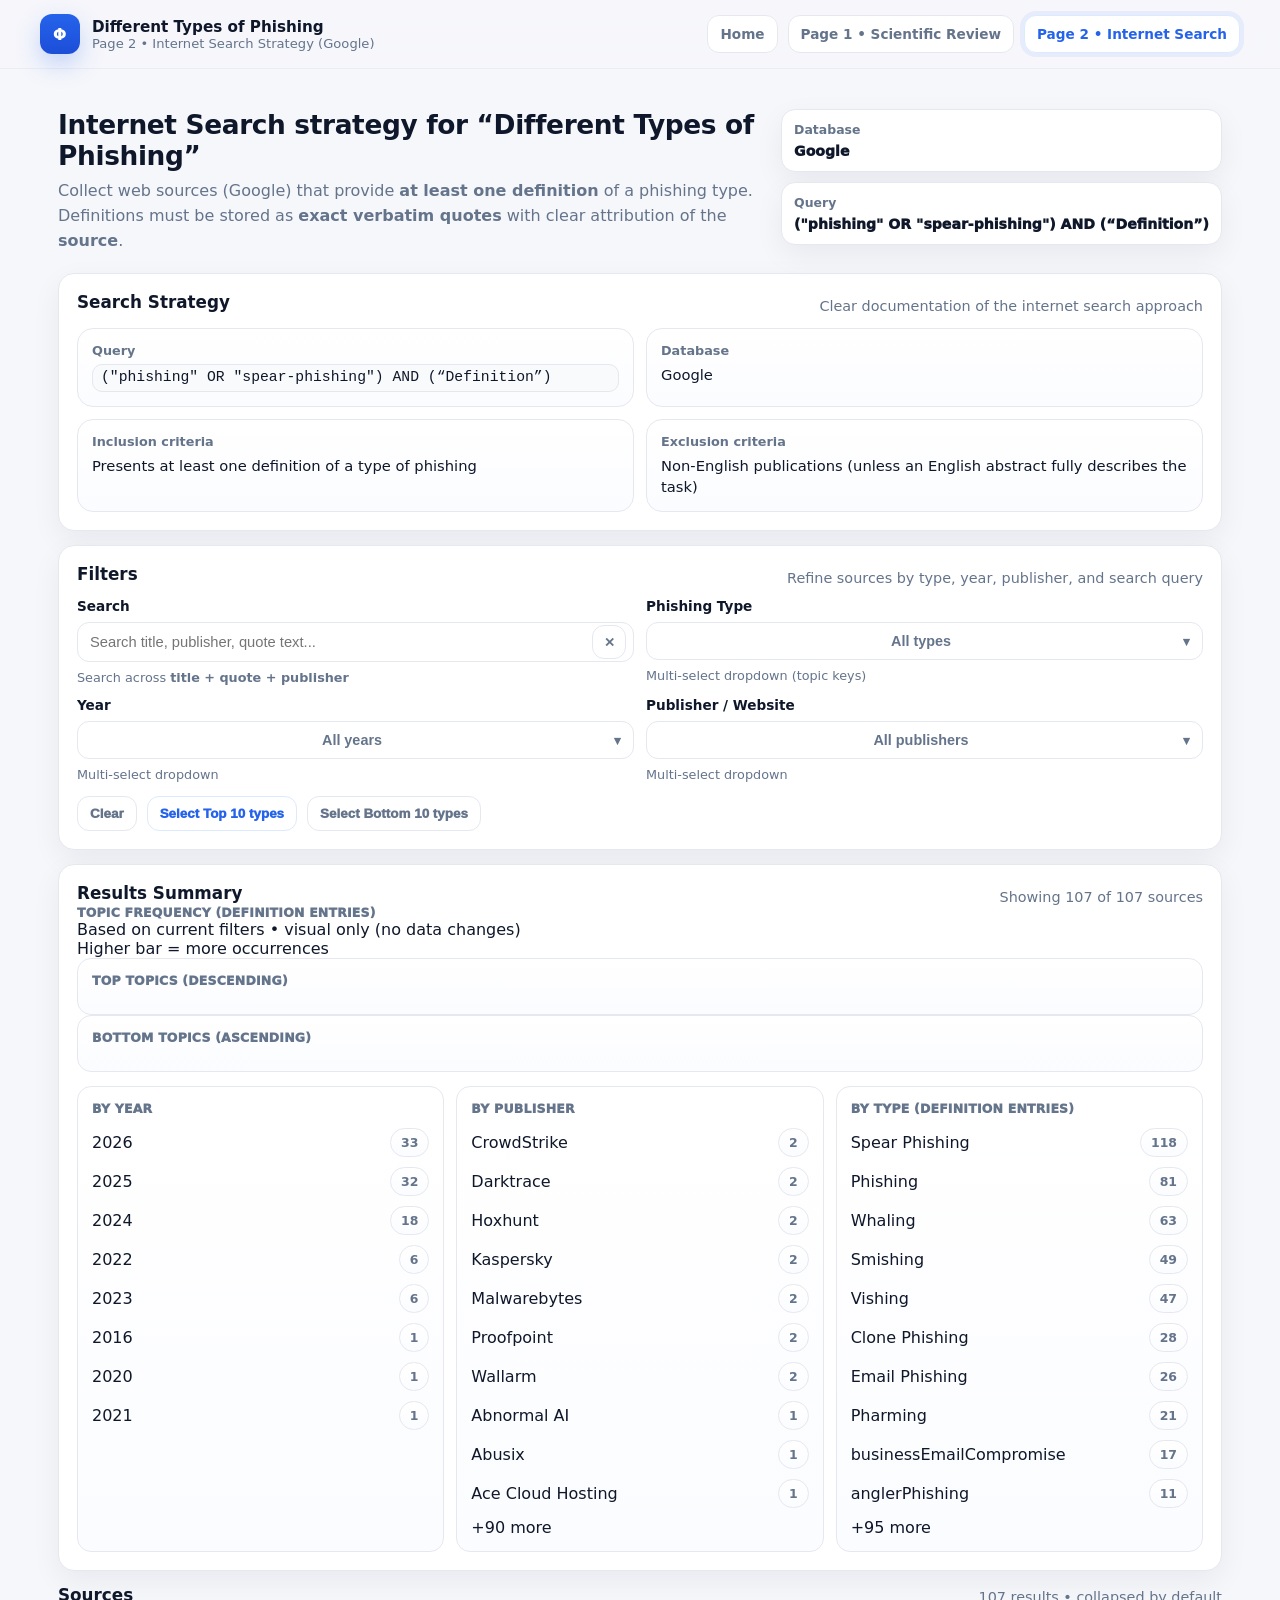
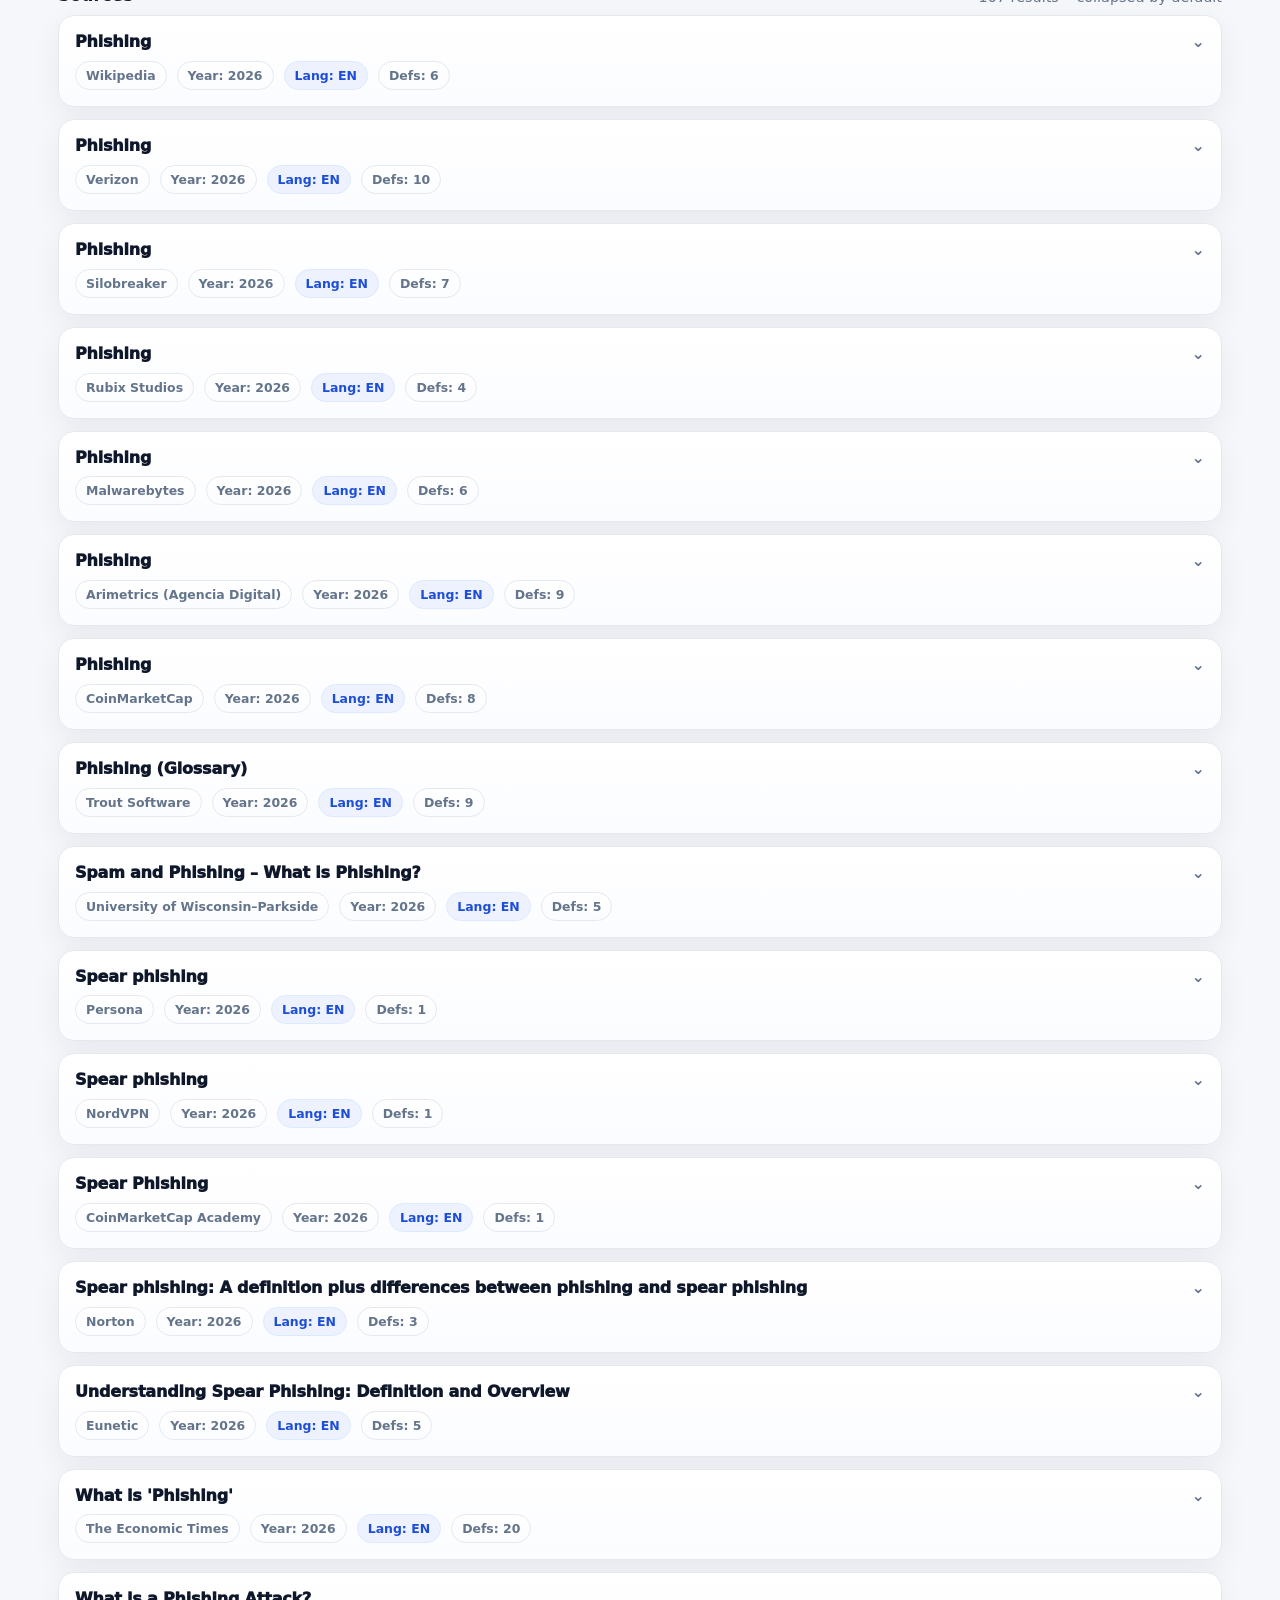
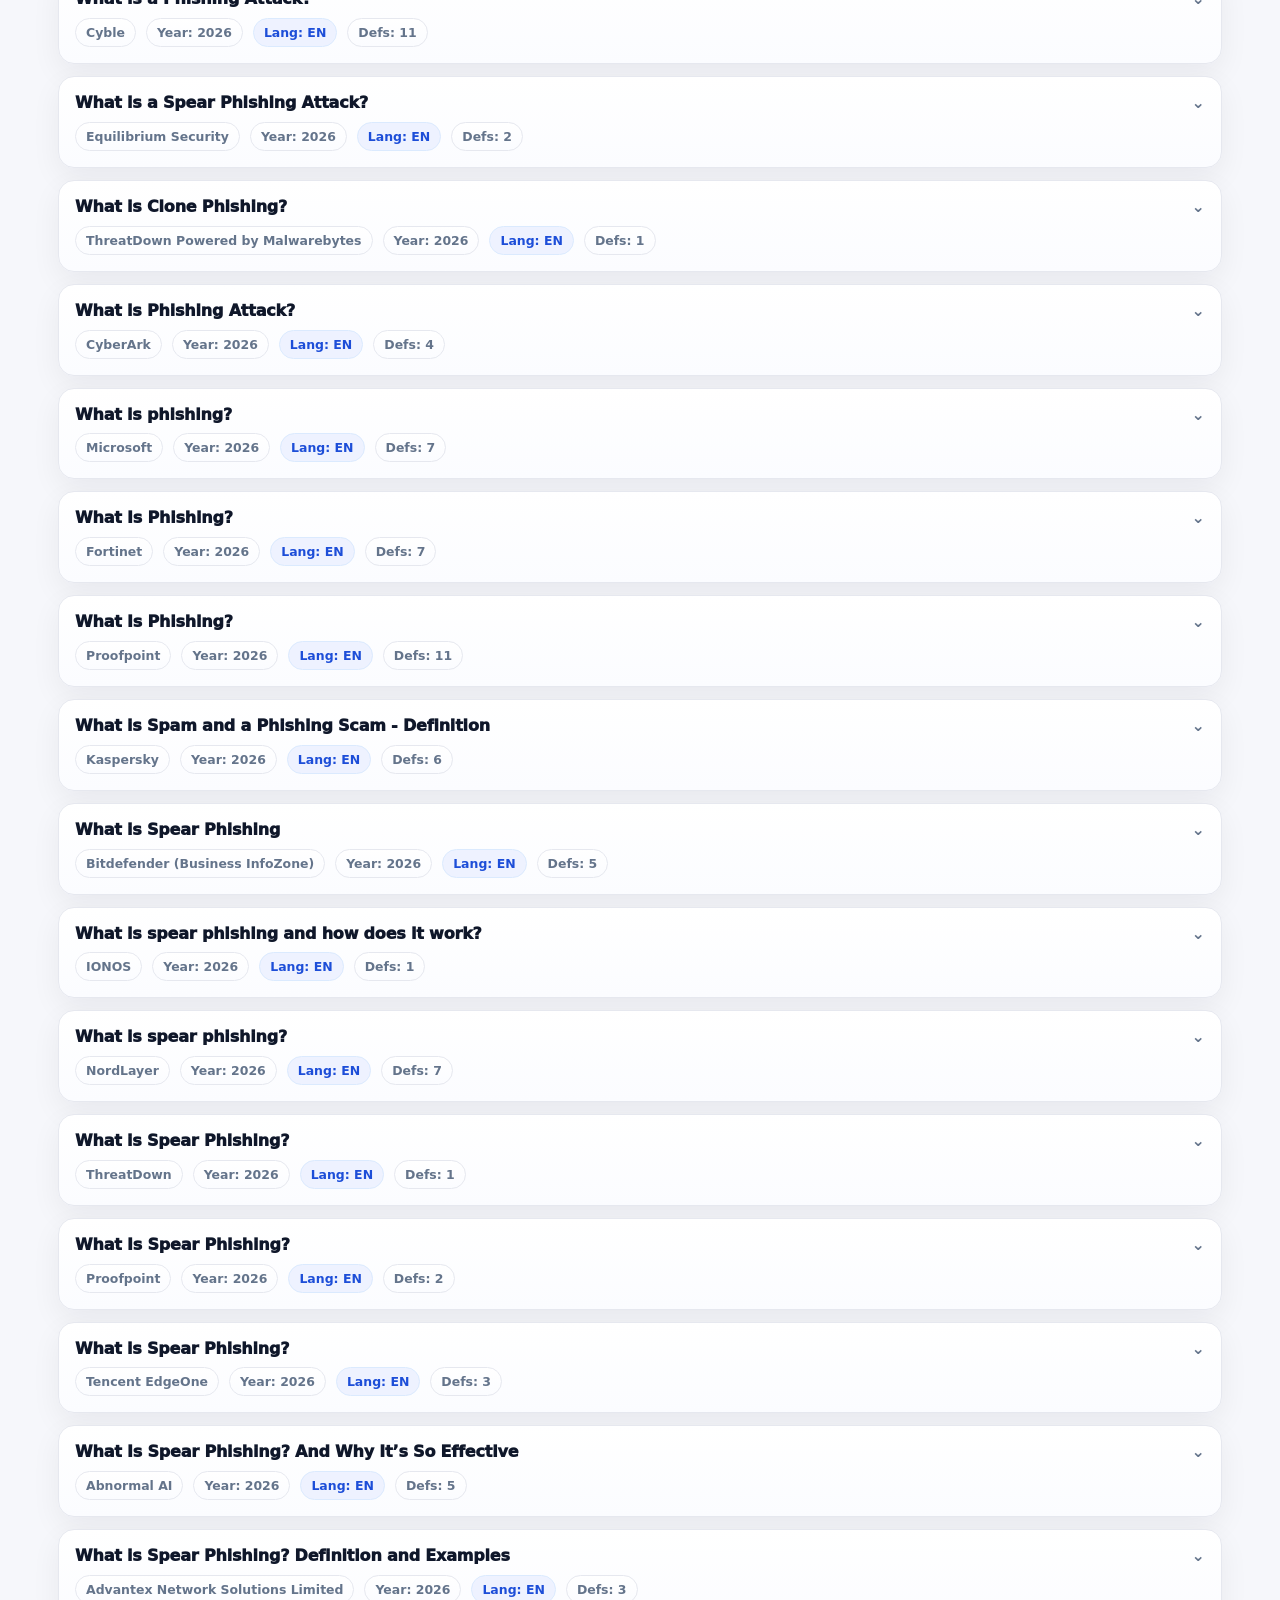
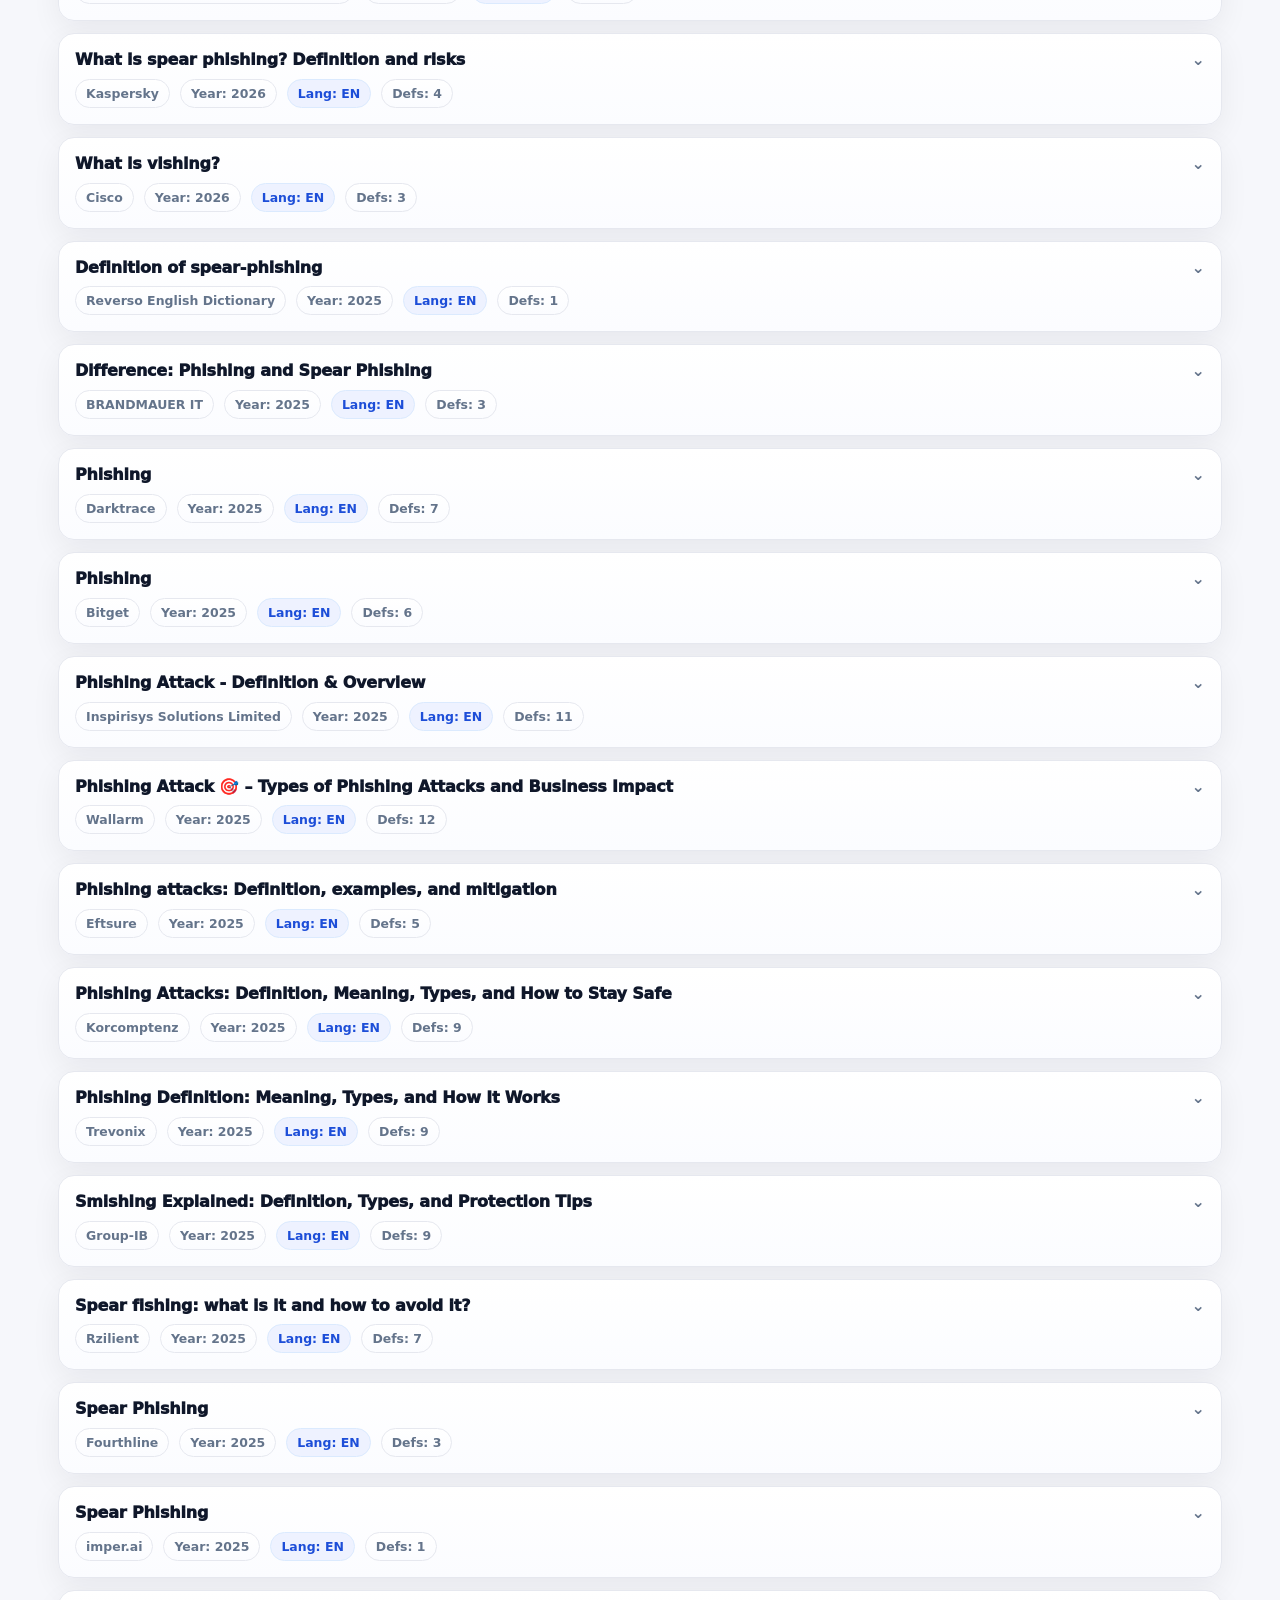
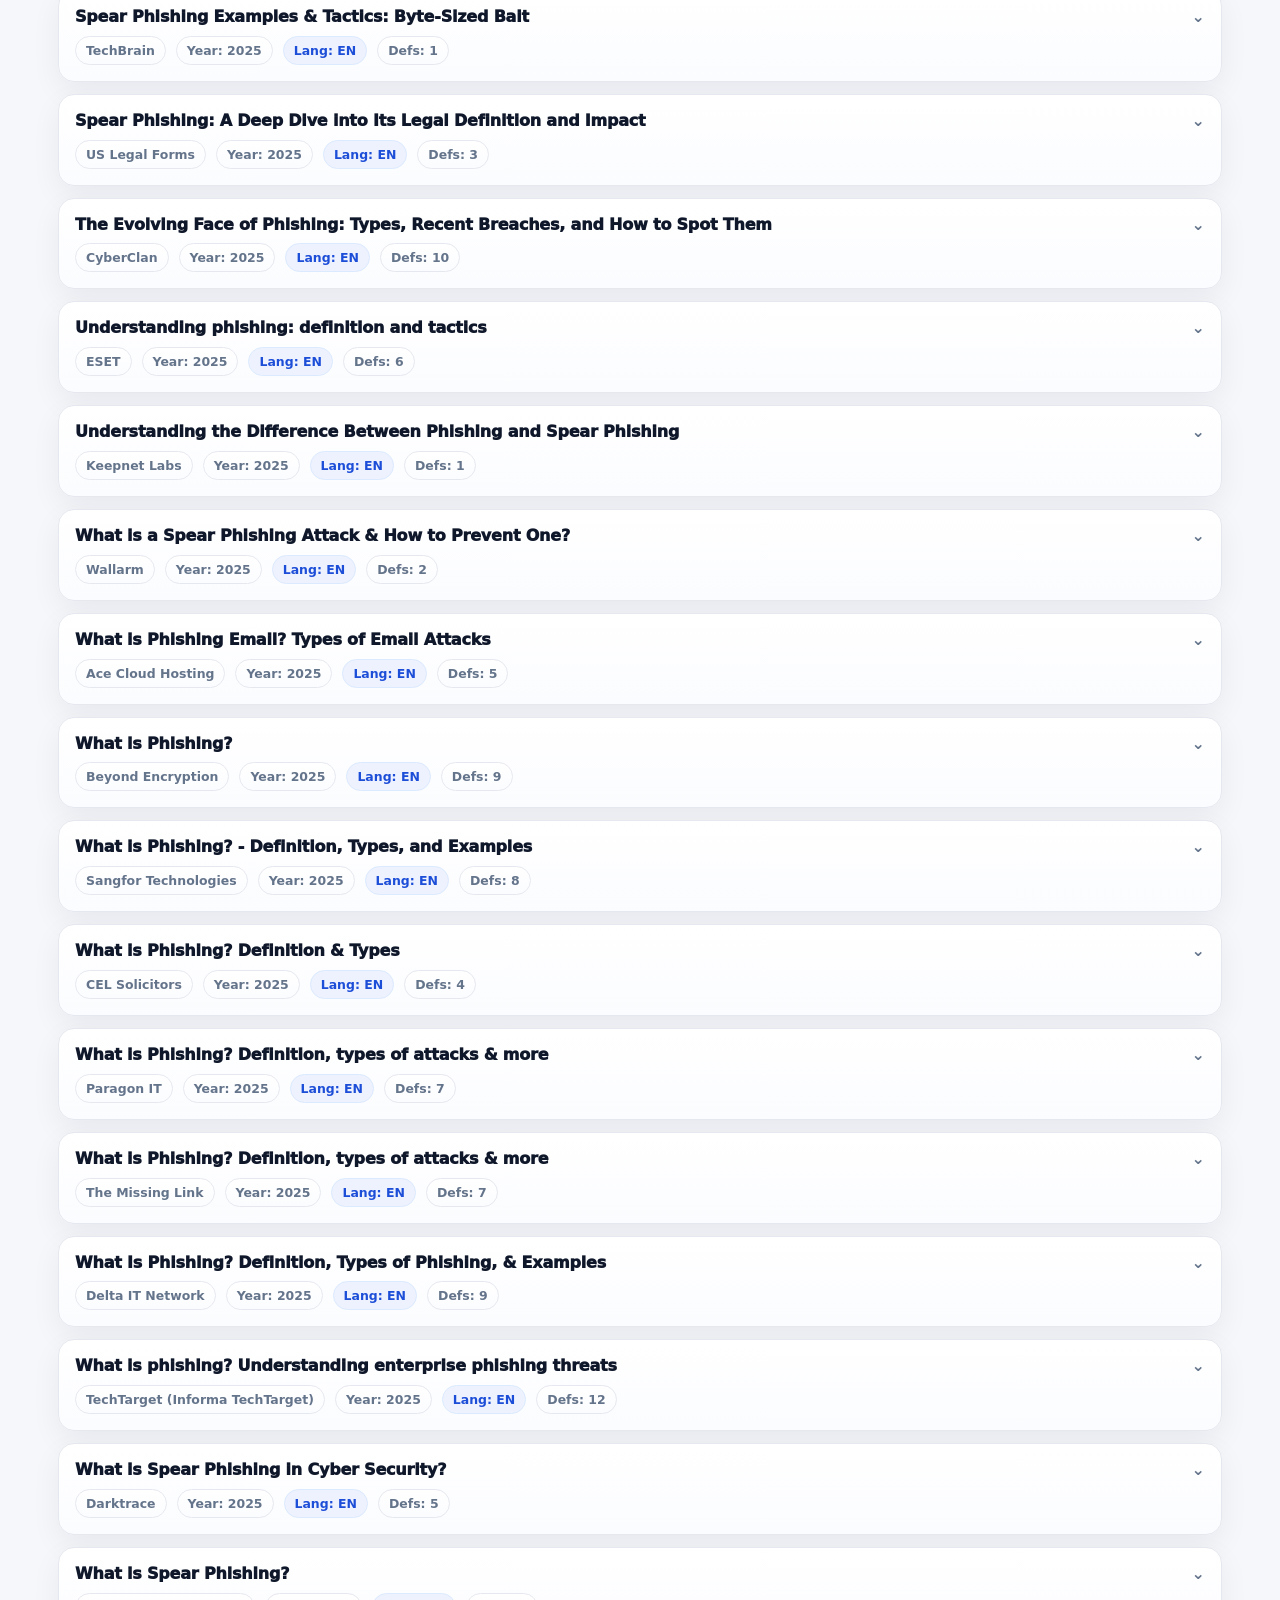
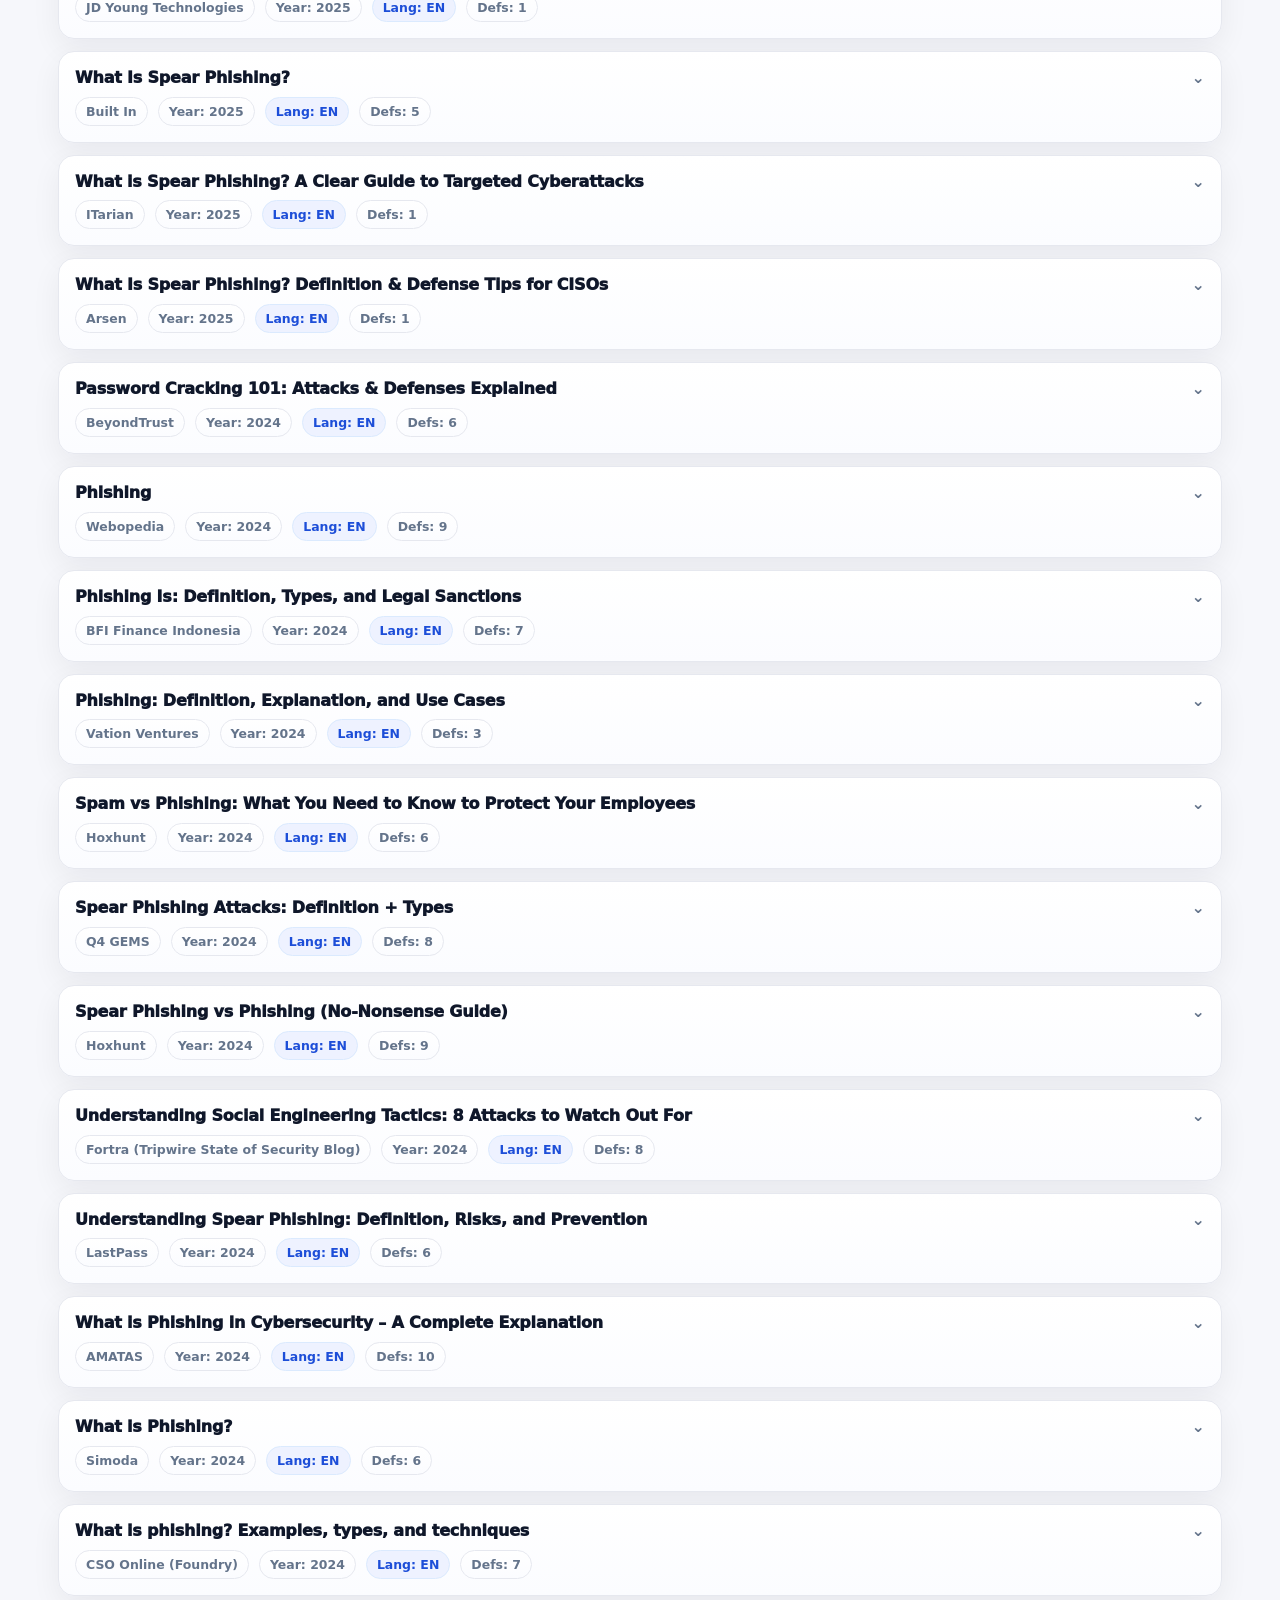
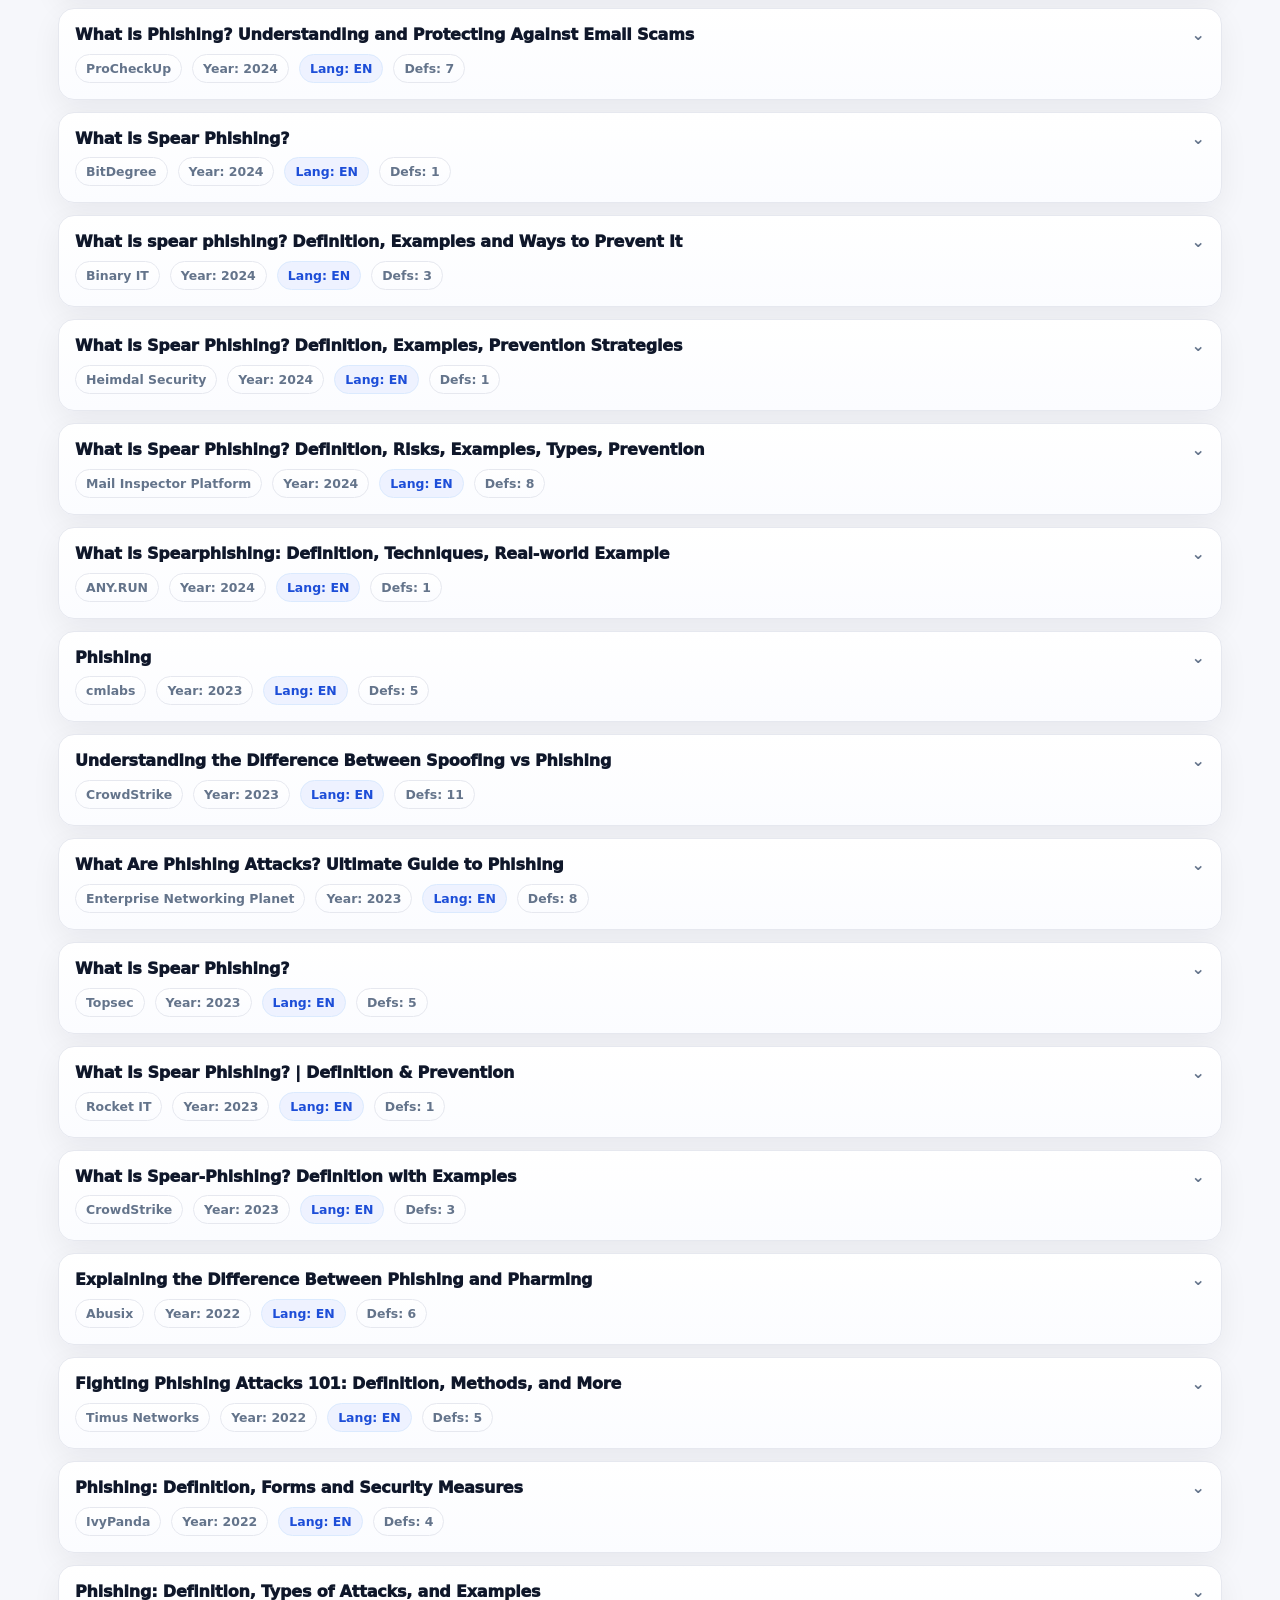
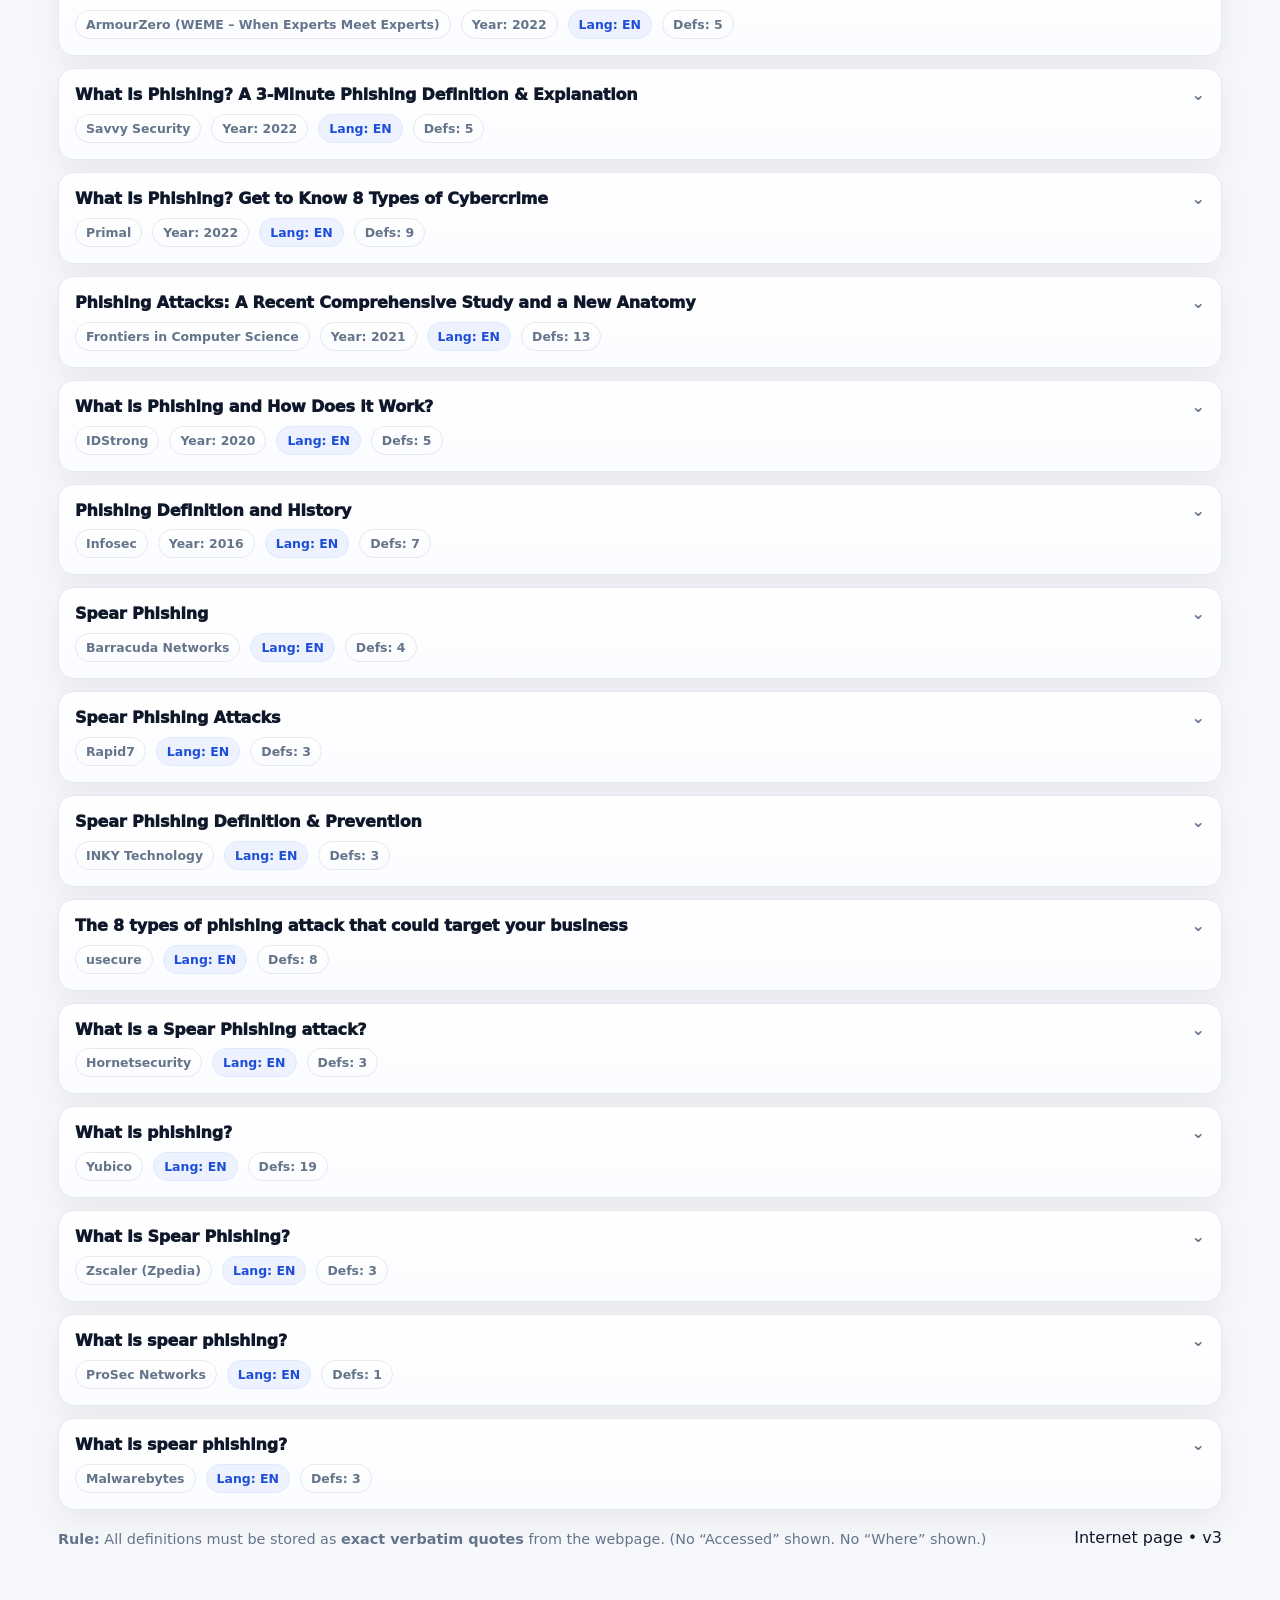
==== internet.html @ ebcf5d10 "Initial commit – phishing research task" ====
<!doctype html>
<html lang="en">
<head>
  <meta charset="utf-8" />
  <meta name="viewport" content="width=device-width,initial-scale=1" />
  <title>Internet Search Strategy • Different Types of Phishing</title>
  <link rel="stylesheet" href="internet.css" />
</head>
<body>
  <header class="topbar">
    <div class="container topbar__inner">
      <div class="brand">
        <div class="brand__mark" aria-hidden="true">Φ</div>
        <div class="brand__text">
          <div class="brand__title">Different Types of Phishing</div>
          <div class="brand__subtitle">Page 2 • Internet Search Strategy (Google)</div>
        </div>
      </div>

      <nav class="topnav">
        <a class="topnav__link" href="index.html">Home</a>
        <a class="topnav__link" href="review.html">Page 1 • Scientific Review</a>
        <a class="topnav__link topnav__link--active" href="internet.html">Page 2 • Internet Search</a>
      </nav>
    </div>
  </header>

  <main class="container">
    <section class="hero">
      <div class="hero__left">
        <h1 class="hero__title">Internet Search strategy for “Different Types of Phishing”</h1>
        <p class="hero__desc">
          Collect web sources (Google) that provide <b>at least one definition</b> of a phishing type.
          Definitions must be stored as <b>exact verbatim quotes</b> with clear attribution of the <b>source</b>.
        </p>
      </div>

      <div class="hero__right">
        <div class="pill">
          <div class="pill__label">Database</div>
          <div class="pill__value">Google</div>
        </div>
        <div class="pill">
          <div class="pill__label">Query</div>
          <div class="pill__value">("phishing" OR "spear-phishing") AND (“Definition”)</div>
        </div>
      </div>
    </section>

    <section class="card strategy">
      <div class="card__header">
        <h2 class="card__title">Search Strategy</h2>
        <div class="card__subtitle">Clear documentation of the internet search approach</div>
      </div>

      <div class="strategy__grid">
        <div class="strategy__item">
          <div class="k">Query</div>
          <div class="v code">("phishing" OR "spear-phishing") AND (“Definition”)</div>
        </div>
        <div class="strategy__item">
          <div class="k">Database</div>
          <div class="v">Google</div>
        </div>
        <div class="strategy__item">
          <div class="k">Inclusion criteria</div>
          <div class="v">Presents at least one definition of a type of phishing</div>
        </div>
        <div class="strategy__item">
          <div class="k">Exclusion criteria</div>
          <div class="v">Non-English publications (unless an English abstract fully describes the task)</div>
        </div>
      </div>
    </section>

    <section class="card filters">
      <div class="card__header">
        <h2 class="card__title">Filters</h2>
        <div class="card__subtitle">Refine sources by type, year, publisher, and search query</div>
      </div>

      <div class="filters__grid">
        <div class="field">
          <label class="label" for="searchInput">Search</label>
          <div class="inputWrap">
            <input id="searchInput" class="input" type="text" placeholder="Search title, publisher, quote text..." autocomplete="off" />
            <button id="clearSearchBtn" class="iconBtn" type="button" title="Clear search" aria-label="Clear search">✕</button>
          </div>
          <div class="hint">Search across <b>title + quote + publisher</b></div>
        </div>

        <div class="field">
          <label class="label">Phishing Type</label>
          <div id="typeMulti" class="multiMount"></div>
          <div class="hint">Multi-select dropdown (topic keys)</div>
        </div>

        <div class="field">
          <label class="label">Year</label>
          <div id="yearMulti" class="multiMount"></div>
          <div class="hint">Multi-select dropdown</div>
        </div>

        <div class="field">
          <label class="label">Publisher / Website</label>
          <div id="publisherMulti" class="multiMount"></div>
          <div class="hint">Multi-select dropdown</div>
        </div>
      </div>

      <div class="filters__actions">
        <button id="clearFiltersBtn" class="btn btn--ghost" type="button">Clear</button>
        <button id="selectTop10Btn" class="btn" type="button">Select Top 10 types</button>
        <button id="selectBottom10Btn" class="btn btn--ghost" type="button">Select Bottom 10 types</button>
      </div>
    </section>

    <section class="card summary">
      <div class="card__header">
        <h2 class="card__title">Results Summary</h2>
        <div class="card__subtitle" id="showingLine">Showing 0 of 0 sources</div>
      </div>

      <!-- New: chart + lists wrapper -->
      <div class="summary__wrap">
        <div class="summary__chart">
          <div class="summary__chartHead">
            <div>
              <div class="miniCard__k">Topic frequency (definition entries)</div>
              <div class="muted tiny">Based on current filters • visual only (no data changes)</div>
            </div>
            <div class="chartLegend">
              <span class="legendDot"></span>
              <span class="muted tiny">Higher bar = more occurrences</span>
            </div>
          </div>
          <div id="topicChart" class="chartBox" aria-label="Topic frequency chart"></div>
        </div>

        <div class="summary__lists">
          <div class="miniCard">
            <div class="miniCard__k">Top topics (descending)</div>
            <div class="miniCard__v" id="summaryTopTopics"></div>
          </div>
          <div class="miniCard">
            <div class="miniCard__k">Bottom topics (ascending)</div>
            <div class="miniCard__v" id="summaryBottomTopics"></div>
          </div>
        </div>
      </div>

      <div class="summary__grid">
        <div class="miniCard">
          <div class="miniCard__k">By Year</div>
          <div class="miniCard__v" id="summaryByYear"></div>
        </div>
        <div class="miniCard">
          <div class="miniCard__k">By Publisher</div>
          <div class="miniCard__v" id="summaryByPublisher"></div>
        </div>
        <div class="miniCard">
          <div class="miniCard__k">By Type (definition entries)</div>
          <div class="miniCard__v" id="summaryByType"></div>
        </div>
      </div>
    </section>

    <section class="results">
      <div class="results__header">
        <h2 class="results__title">Sources</h2>
        <div class="results__meta" id="resultsMeta"></div>
      </div>

      <div id="resultsList" class="results__list" aria-live="polite"></div>

      <div id="emptyState" class="empty" hidden>
        <div class="empty__icon" aria-hidden="true">🔎</div>
        <div class="empty__title">No sources match your filters</div>
        <div class="empty__desc">Try clearing filters or broadening your search terms.</div>
        <button id="emptyClearBtn" class="btn" type="button">Clear</button>
      </div>
    </section>

    <footer class="footer">
      <div class="footer__left">
        <div class="footer__note">
          <b>Rule:</b> All definitions must be stored as <b>exact verbatim quotes</b> from the webpage.
          (No “Accessed” shown. No “Where” shown.)
        </div>
      </div>
      <div class="footer__right">
        <span class="muted">Internet page • v3</span>
      </div>
    </footer>
  </main>

  <script src="internet_data.js"></script>
  <script src="internet_app.js"></script>
</body>
</html>
---- internet.css ----
:root{
  --bg:#f6f7fb;
  --panel:#ffffff;
  --border:#e6e8ef;
  --text:#0f172a;
  --muted:#64748b;
  --accent:#2563eb;
  --accent2:#1d4ed8;

  --chip:#eef2ff;
  --chipBorder:#dbeafe;
  --soft:#f8fafc;
  --track:#e7efff;
  --missing:#94a3b8;

  --shadow:0 10px 30px rgba(15,23,42,.06);
  --shadow2:0 18px 40px rgba(15,23,42,.10);

  --radius:16px;
  --radius2:14px;
  --radius3:12px;

  --focus:0 0 0 4px rgba(37,99,235,.10);
}

*{box-sizing:border-box;}
html{scroll-behavior:smooth;}
body{
  margin:0;
  font-family:system-ui,-apple-system,Segoe UI,Roboto,sans-serif;
  background:var(--bg);
  color:var(--text);
}

a{color:var(--accent);}

.container{
  max-width:1200px;
  margin:0 auto;
  padding:0 18px;
}

/* Topbar */
.topbar{
  position:sticky;
  top:0;
  z-index:10;
  background:rgba(246,247,251,.78);
  backdrop-filter: blur(12px);
  border-bottom:1px solid rgba(230,232,239,.7);
}
.topbar__inner{
  padding:14px 0;
  display:flex;
  align-items:center;
  justify-content:space-between;
  gap:14px;
}

/* Brand */
.brand{display:flex; align-items:center; gap:12px;}
.brand__mark{
  width:40px;height:40px;
  display:grid;place-items:center;
  border-radius:12px;
  background:linear-gradient(180deg,#2563eb,#1d4ed8);
  color:#fff;font-weight:900;letter-spacing:.5px;
  box-shadow:0 10px 25px rgba(37,99,235,.25);
}
.brand__title{font-weight:900;font-size:.95rem;}
.brand__subtitle{font-size:.82rem;color:var(--muted);}

/* Top nav links */
.topnav{display:flex; gap:10px; align-items:center; flex-wrap:wrap;}
.topnav__link{
  border:1px solid var(--border);
  background:#fff;
  padding:10px 12px;
  border-radius:12px;
  font-weight:850;
  font-size:.85rem;
  color:var(--muted);
  text-decoration:none;
  display:inline-flex;
  align-items:center;
  transition: all .15s ease;
}
.topnav__link:hover{
  background:#f5f8ff;
  color:var(--accent);
  border-color:var(--chipBorder);
  box-shadow:var(--shadow);
}
.topnav__link--active{
  color:var(--accent);
  border-color:var(--chipBorder);
  box-shadow:0 0 0 4px rgba(37,99,235,.08);
}

/* Page spacing */
main.container{
  margin:22px auto;
  padding:0 18px 44px;
}

/* Hero */
.hero{
  padding:18px 0 6px;
  display:flex;
  gap:18px;
  justify-content:space-between;
  align-items:flex-start;
}
.hero__left{flex:1;}
.hero__right{
  display:flex;
  flex-direction:column;
  gap:10px;
  min-width:300px;
}
.hero__title{
  margin:0 0 8px;
  font-size:1.65rem;
  letter-spacing:-.35px;
}
.hero__desc{color:var(--muted);line-height:1.55;margin:0;}

/* Cards */
.card{
  background:var(--panel);
  border:1px solid var(--border);
  border-radius:var(--radius);
  padding:18px;
  box-shadow:var(--shadow);
  margin:14px 0;
}
.card__header{
  display:flex;
  justify-content:space-between;
  align-items:flex-start;
  gap:12px;
}
.card__title{margin:0;font-size:1.05rem;}
.card__subtitle{color:var(--muted);font-size:.9rem;margin-top:6px;}

/* Pills (hero right) */
.pill{
  background:var(--panel);
  border:1px solid var(--border);
  border-radius:var(--radius2);
  padding:12px;
  box-shadow:var(--shadow);
}
.pill__label{font-size:.78rem;color:var(--muted);font-weight:900;}
.pill__value{margin-top:6px;font-size:.88rem;font-weight:950;color:var(--text);}
.code{
  font-family:ui-monospace,SFMono-Regular,Menlo,Consolas,monospace;
  background:var(--soft);
  border:1px solid var(--border);
  padding:2px 8px;
  border-radius:10px;
}

/* Strategy grid */
.strategy__grid{
  display:grid;
  grid-template-columns:repeat(2,minmax(0,1fr));
  gap:12px;
  margin-top:14px;
}
.strategy__item{
  background:linear-gradient(180deg,#fff,#fbfcff);
  border:1px solid var(--border);
  border-radius:var(--radius);
  padding:14px;
}
.k{font-size:.8rem;color:var(--muted);font-weight:900;}
.v{margin-top:6px;font-size:.92rem;line-height:1.45;}

/* Filters */
.filters__grid{
  display:grid;
  grid-template-columns:repeat(2,minmax(0,1fr));
  gap:12px;
  margin-top:12px;
}
.field{display:flex;flex-direction:column;gap:8px;}
.label{font-weight:900;font-size:.85rem;color:var(--text);}
.inputWrap{position:relative;}
.input{
  width:100%;
  padding:11px 12px;
  border:1px solid var(--border);
  border-radius:12px;
  background:#fff;
  outline:none;
  font-size:.92rem;
  transition: box-shadow .15s ease, border-color .15s ease;
}
.input:focus{border-color:#c7d2fe; box-shadow:var(--focus);}
.iconBtn{
  position:absolute;
  right:8px;
  top:50%;
  transform:translateY(-50%);
  width:34px;height:34px;
  border-radius:12px;
  border:1px solid var(--border);
  background:#fff;
  cursor:pointer;
  font-weight:900;
  color:var(--muted);
  transition: all .15s ease;
}
.iconBtn:hover{
  color:var(--accent);
  border-color:var(--chipBorder);
  box-shadow:var(--focus);
}
.hint{color:var(--muted);font-size:.8rem;}
.filters__actions{display:flex;flex-wrap:wrap;gap:10px;margin-top:14px;}
.btn{
  border:1px solid var(--chipBorder);
  background:#fff;
  padding:9px 12px;
  border-radius:12px;
  cursor:pointer;
  font-weight:950;
  font-size:.84rem;
  color:var(--accent);
  transition: all .15s ease;
}
.btn:hover{background:#f5f8ff; box-shadow:var(--shadow);}
.btn--ghost{color:var(--muted); border-color:var(--border);}

/* Summary */
.summaryTop{
  display:flex;
  align-items:flex-end;
  justify-content:space-between;
  gap:12px;
  margin-top:6px;
}
.summaryPills{
  display:flex;
  gap:10px;
  flex-wrap:wrap;
}
.summaryPill{
  display:inline-flex;
  align-items:center;
  gap:10px;
  padding:10px 12px;
  border-radius:999px;
  border:1px solid var(--border);
  background:linear-gradient(180deg,#fff,#fbfcff);
  color:var(--muted);
  font-weight:900;
  font-size:.82rem;
}
.summaryPill b{color:var(--text);}

.summary__grid{
  display:grid;
  grid-template-columns:repeat(3,minmax(0,1fr));
  gap:12px;
  margin-top:14px;
}
.miniCard{
  background:linear-gradient(180deg,#fff,#fbfcff);
  border:1px solid var(--border);
  border-radius:var(--radius2);
  padding:14px;
}
.miniCard__k{
  font-weight:950;
  font-size:.78rem;
  color:var(--muted);
  text-transform:uppercase;
  letter-spacing:.2px;
}
.miniCard__v{margin-top:12px;}

/* KV list */
.kvList{display:flex;flex-direction:column;gap:10px;}
.kvRow{
  display:flex;
  justify-content:space-between;
  gap:10px;
  align-items:center;
}
.kvRow span:first-child{
  overflow:hidden;
  text-overflow:ellipsis;
  white-space:nowrap;
  max-width:70%;
}
.pillMini{
  display:inline-flex;
  align-items:center;
  gap:8px;
  padding:6px 10px;
  border-radius:999px;
  border:1px solid var(--border);
  background:linear-gradient(180deg,#fff,#fbfcff);
  font-weight:900;
  font-size:.78rem;
  color:var(--muted);
  flex:0 0 auto;
}

/* CLICKABLE “more” */
.moreWrap{
  margin-top:8px;
}
.moreDetails{
  border:1px solid rgba(230,232,239,.9);
  border-radius:14px;
  background:#fff;
  overflow:hidden;
}
.moreDetails summary{
  list-style:none;
  cursor:pointer;
  padding:10px 12px;
  display:flex;
  align-items:center;
  justify-content:space-between;
  gap:10px;
  color:var(--accent);
  font-weight:950;
  font-size:.86rem;
  background:linear-gradient(180deg,#fff,#fbfcff);
}
.moreDetails summary::-webkit-details-marker{display:none;}
.moreBody{
  padding:10px 12px 12px;
  border-top:1px solid rgba(230,232,239,.8);
  background:var(--soft);
  max-height:260px;
  overflow:auto;
}
.moreHint{color:var(--muted); font-size:.8rem; margin-top:8px;}

/* Type frequency chart */
.chart{
  margin-top:12px;
  padding:12px;
  border:1px solid var(--border);
  border-radius:var(--radius2);
  background:linear-gradient(180deg,#fff,#fbfcff);
}
.chartHead{
  display:flex;
  align-items:center;
  justify-content:space-between;
  gap:10px;
  margin-bottom:10px;
}
.chartTitle{
  margin:0;
  font-size:.95rem;
  font-weight:950;
  color:var(--text);
}
.chartControls{
  display:flex;
  gap:8px;
  flex-wrap:wrap;
}
.seg{
  display:inline-flex;
  border:1px solid var(--border);
  border-radius:999px;
  overflow:hidden;
  background:#fff;
}
.seg button{
  border:0;
  background:transparent;
  padding:8px 10px;
  font-weight:950;
  font-size:.82rem;
  cursor:pointer;
  color:var(--muted);
}
.seg button[aria-pressed="true"]{
  color:var(--accent);
  background:var(--chip);
}

.chartBars{
  display:flex;
  flex-direction:column;
  gap:8px;
}
.barRow{
  display:grid;
  grid-template-columns: 1fr 84px;
  gap:10px;
  align-items:center;
}
.barLeft{
  display:grid;
  grid-template-columns: 220px 1fr;
  gap:10px;
  align-items:center;
}
.barLabel{
  font-size:.86rem;
  font-weight:900;
  color:var(--text);
  overflow:hidden;
  text-overflow:ellipsis;
  white-space:nowrap;
}
.barTrack{
  width:100%;
  height:12px;
  border-radius:999px;
  background:var(--track);
  overflow:hidden;
  border:1px solid rgba(219,234,254,.9);
}
.barFill{
  height:100%;
  width:0%;
  border-radius:999px;
  background:linear-gradient(90deg,var(--accent),var(--accent2));
}
.barVal{
  text-align:right;
  font-weight:950;
  font-size:.85rem;
  color:var(--muted);
}

/* Results */
.results__header{
  display:flex;
  justify-content:space-between;
  align-items:flex-end;
  gap:12px;
  margin-bottom:10px;
}
.results__title{margin:0;font-size:1.05rem;}
.results__meta{color:var(--muted);font-size:.9rem;}
.results__list{display:flex;flex-direction:column;gap:12px;}

/* Source cards */
.sourceCard{
  border:1px solid var(--border);
  border-radius:var(--radius);
  padding:0;
  background:linear-gradient(180deg,#fff,#fbfcff);
  overflow:hidden;
  box-shadow:var(--shadow);
}
.sourceHead{
  padding:16px;
  display:flex;
  justify-content:space-between;
  gap:14px;
  align-items:flex-start;
  cursor:pointer;
}
.sourceHead:focus{outline:none; box-shadow:var(--focus);}
.sourceTitle{
  margin:0;
  font-weight:950;
  line-height:1.3;
  letter-spacing:-.2px;
  font-size:1rem;
}
.sourceMeta{
  display:flex;
  gap:10px;
  flex-wrap:wrap;
  margin-top:8px;
  color:var(--muted);
}
.badge{
  display:inline-flex;
  align-items:center;
  gap:8px;
  padding:6px 10px;
  border-radius:999px;
  border:1px solid var(--border);
  background:linear-gradient(180deg,#fff,#fbfcff);
  font-weight:900;
  font-size:.78rem;
  color:var(--muted);
}
.badge--ok{
  border-color:var(--chipBorder);
  background:var(--chip);
  color:#1d4ed8;
}
.badge--warn{
  border-color:#fde68a;
  background:#fffbeb;
  color:#92400e;
}

.chev{
  color:var(--muted);
  font-weight:900;
  transition: transform .15s ease;
}

.sourceBody{
  display:none;
  padding:16px;
  border-top:1px solid rgba(230,232,239,.8);
  background:var(--panel);
}
.sourceCard[data-open="true"] .sourceBody{display:block;}
.sourceCard[data-open="true"] .chev{transform:rotate(180deg);}

.sourceLinks{display:flex; gap:12px; flex-wrap:wrap; margin-bottom:12px;}
.link{
  color:var(--accent);
  text-decoration:none;
  font-size:.9rem;
  font-weight:950;
}
.link:hover{text-decoration:underline;}

.hr{height:1px; background:rgba(230,232,239,.9); margin:12px 0;}

/* Definition groups */
.defGroup{
  background:var(--soft);
  border:1px solid var(--border);
  border-radius:var(--radius2);
  padding:12px;
  margin-top:12px;
}
.defGroup__head{
  display:flex;
  justify-content:space-between;
  align-items:center;
  gap:10px;
  margin-bottom:10px;
}
.defGroup__title{
  margin:0;
  font-size:.95rem;
  font-weight:950;
  color:var(--accent);
}
.defGroup__count{color:var(--muted); font-size:.82rem; font-weight:900;}

.quoteCard{
  background:#fff;
  border:1px solid var(--border);
  border-radius:var(--radius2);
  padding:12px;
  margin-top:10px;
}
.quoteText{margin:0 0 8px; font-size:.92rem; line-height:1.55;}
.quoteMeta{font-size:.82rem;color:var(--muted);}

/* Empty state */
.empty{
  background:var(--panel);
  border:1px dashed var(--border);
  border-radius:var(--radius);
  padding:18px;
  text-align:center;
  margin-top:14px;
}
.empty__icon{font-size:1.4rem;}
.empty__title{font-weight:950; margin-top:6px;}
.empty__desc{color:var(--muted); margin-top:6px;}

/* Footer */
.footer{
  display:flex;
  justify-content:space-between;
  gap:14px;
  align-items:flex-start;
  margin-top:18px;
}
.footer__note{color:var(--muted); font-size:.9rem; line-height:1.55;}

/* MultiSelect (your existing) */
.multiMount{width:100%;}
.multi{position:relative;}
.multi__btn{
  width:100%;
  border:1px solid var(--border);
  background:#fff;
  padding:10px 12px;
  border-radius:12px;
  cursor:pointer;
  display:flex;
  align-items:center;
  justify-content:space-between;
  gap:10px;
  font-weight:900;
  color:var(--muted);
}
.multi__chips{display:flex; flex-wrap:wrap; gap:8px;}
.multi__placeholder{color:var(--muted); font-size:.9rem;}
.multi__menu{
  position:absolute;
  left:0; right:0;
  top:calc(100% + 8px);
  background:#fff;
  border:1px solid var(--border);
  border-radius:16px;
  box-shadow:var(--shadow2);
  overflow:hidden;
  display:none;
  z-index:20;
}
.multi[data-open="true"] .multi__menu{display:block;}
.multi__search{
  padding:10px;
  border-bottom:1px solid rgba(230,232,239,.8);
  background:linear-gradient(180deg,#fff,#fbfcff);
}
.multi__search input{
  width:100%;
  padding:10px 12px;
  border:1px solid var(--border);
  border-radius:12px;
  outline:none;
}
.multi__search input:focus{border-color:#c7d2fe; box-shadow:var(--focus);}
.multi__list{max-height:240px; overflow:auto;}
.opt{
  display:flex;
  justify-content:space-between;
  gap:10px;
  padding:10px 12px;
  cursor:pointer;
  border-bottom:1px solid rgba(230,232,239,.7);
}
.opt:hover{background:#f5f8ff;}
.opt__left{display:flex; align-items:center; gap:10px;}
.opt__check{
  width:18px; height:18px;
  border:1px solid var(--border);
  border-radius:8px;
  display:grid;
  place-items:center;
  font-weight:950;
  color:var(--accent);
  background:#fff;
}
.opt__label{font-size:.9rem; color:var(--text);}
.opt__count{font-size:.78rem;font-weight:900;color:var(--muted);}
.multi__footer{
  padding:10px;
  display:flex;
  justify-content:space-between;
  gap:10px;
  background:linear-gradient(180deg,#fff,#fbfcff);
}
.miniBtn{
  border:1px solid var(--border);
  background:#fff;
  padding:8px 10px;
  border-radius:12px;
  cursor:pointer;
  font-weight:950;
  font-size:.82rem;
  color:var(--muted);
}
.miniBtn:hover{color:var(--accent); border-color:var(--chipBorder); box-shadow:var(--focus);}
.multi .chip{
  display:inline-flex;
  align-items:center;
  gap:8px;
  background:var(--chip);
  border:1px solid var(--chipBorder);
  padding:6px 10px;
  border-radius:999px;
  font-size:.82rem;
  cursor:pointer;
  user-select:none;
  color:#1d4ed8;
}
.multi .chip button{
  border:none;
  background:transparent;
  cursor:pointer;
  font-weight:950;
  color:#1d4ed8;
}

/* Responsive */
@media (max-width: 980px){
  .topbar__inner{flex-direction:column; align-items:flex-start;}
  .hero{flex-direction:column;}
  .hero__right{min-width:unset; width:100%; flex-direction:row; flex-wrap:wrap;}
  .filters__grid{grid-template-columns:1fr;}
  .strategy__grid{grid-template-columns:1fr;}
  .summary__grid{grid-template-columns:1fr;}
  .barLeft{grid-template-columns: 160px 1fr;}
}
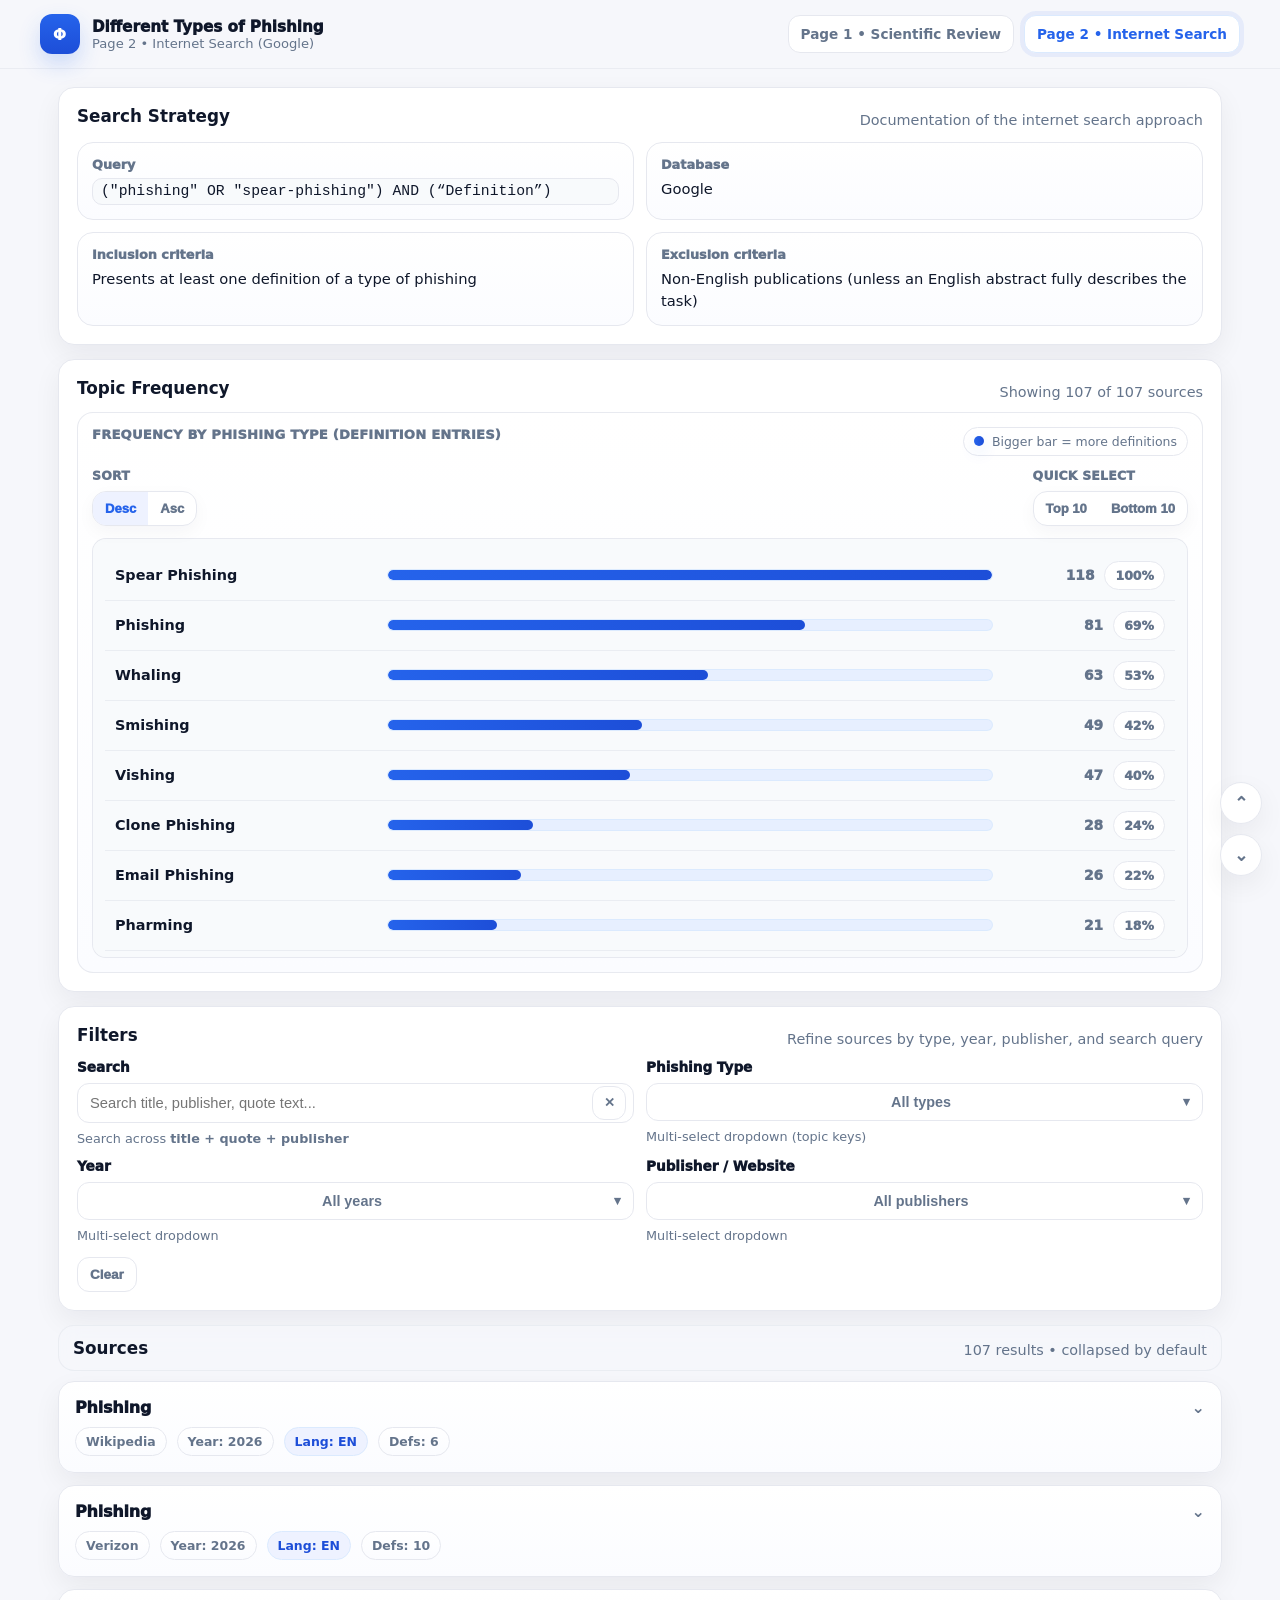
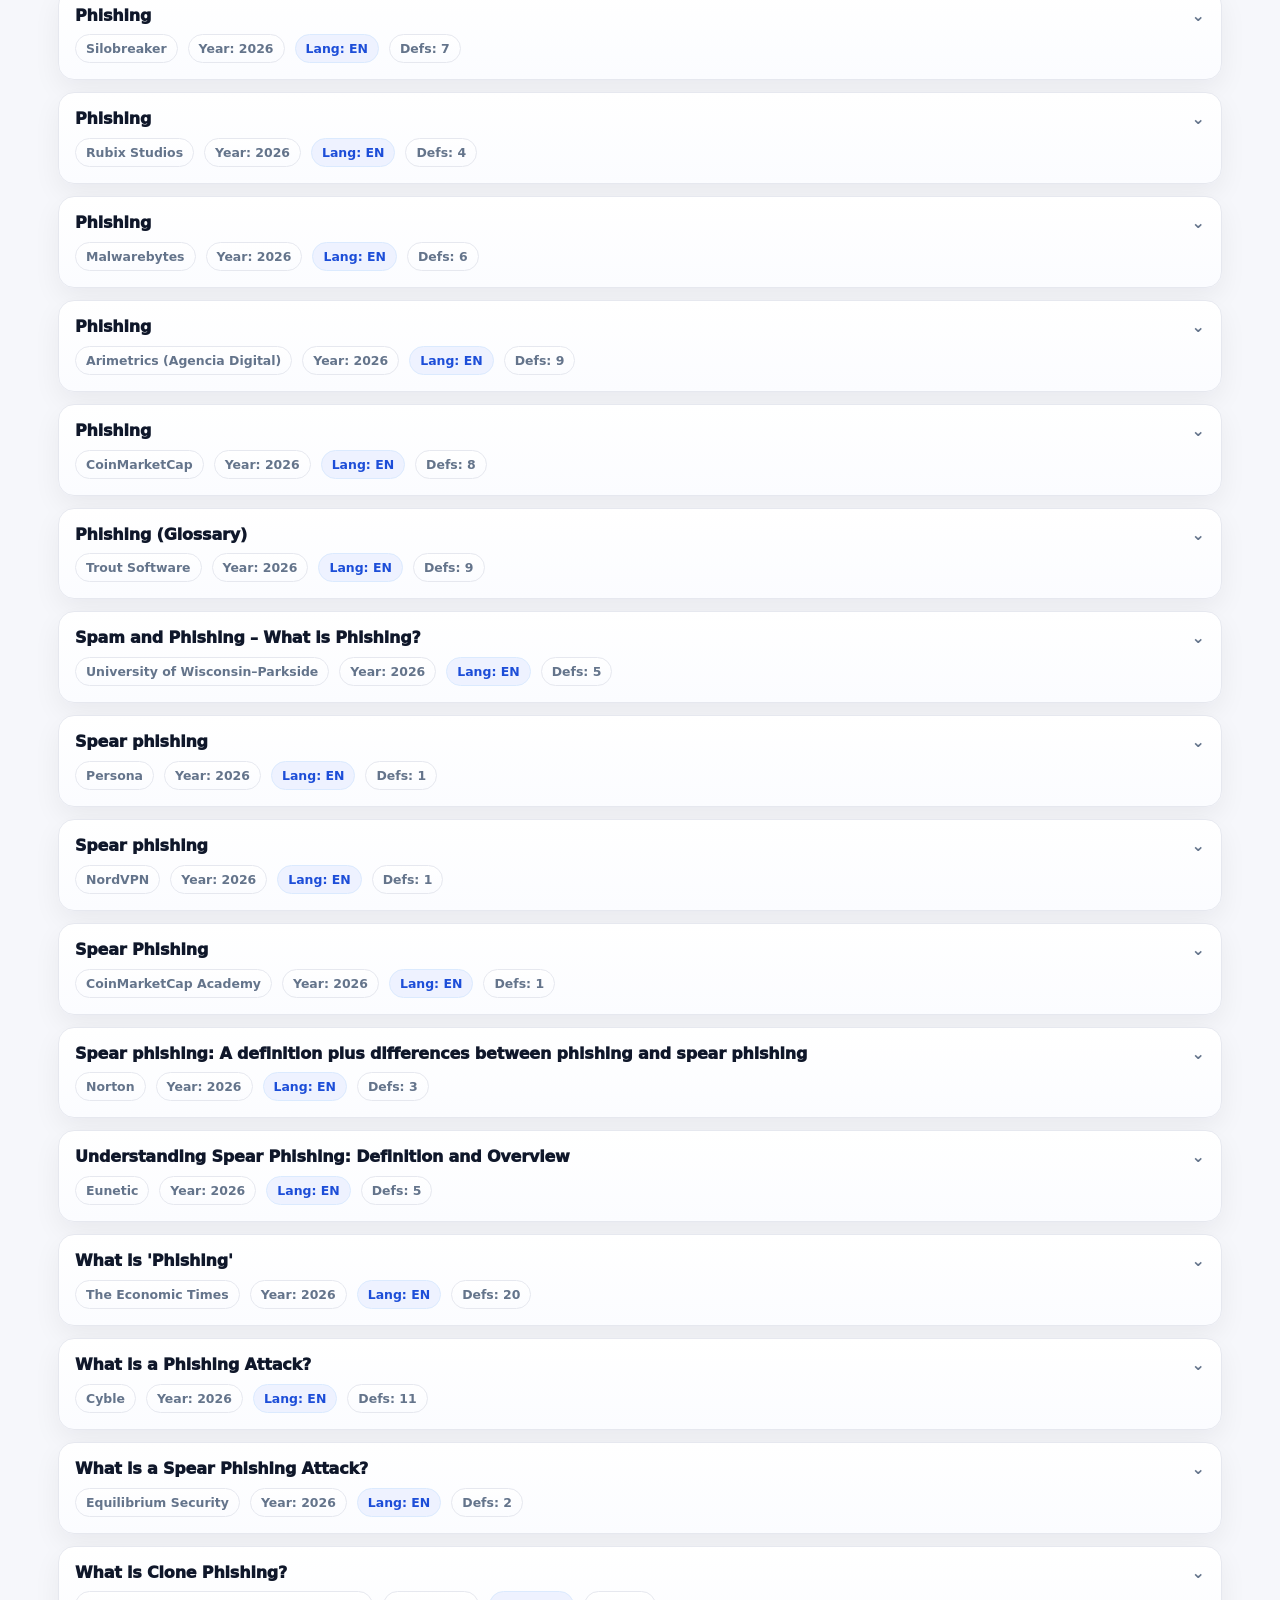
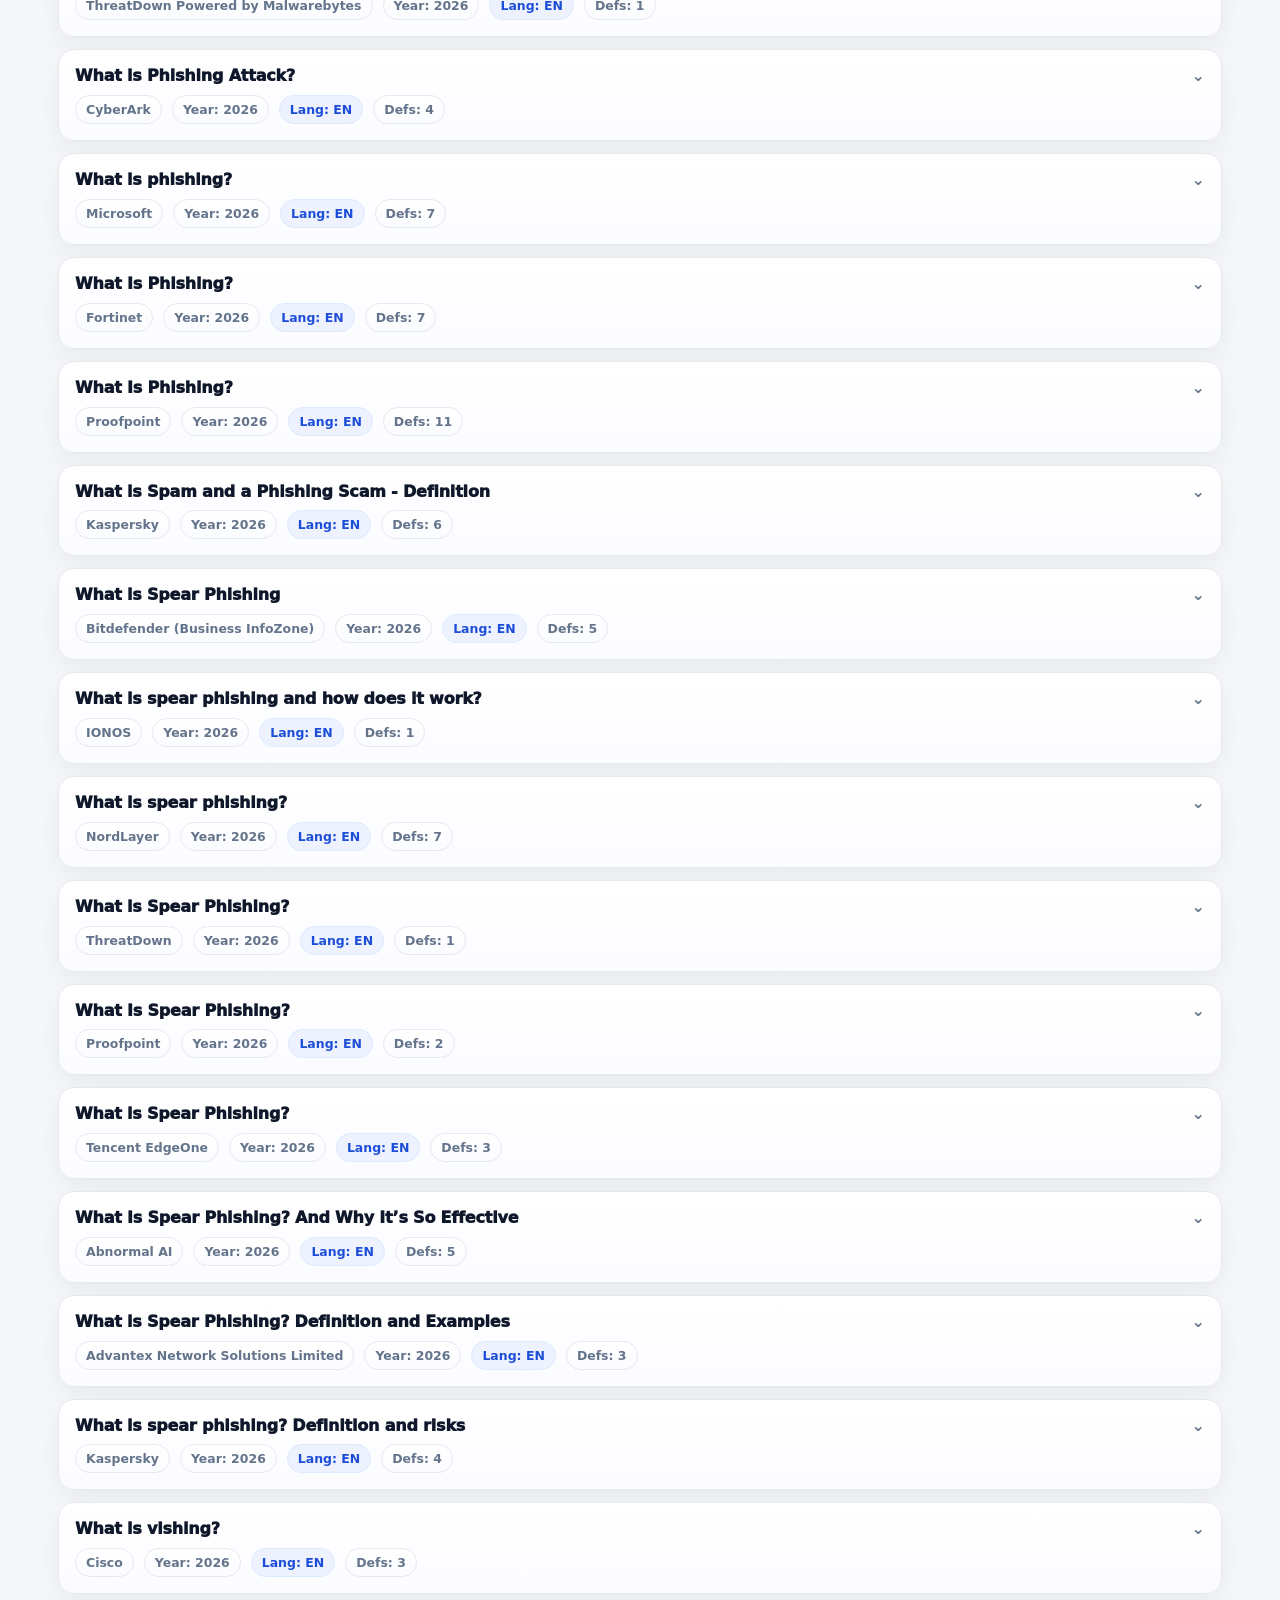
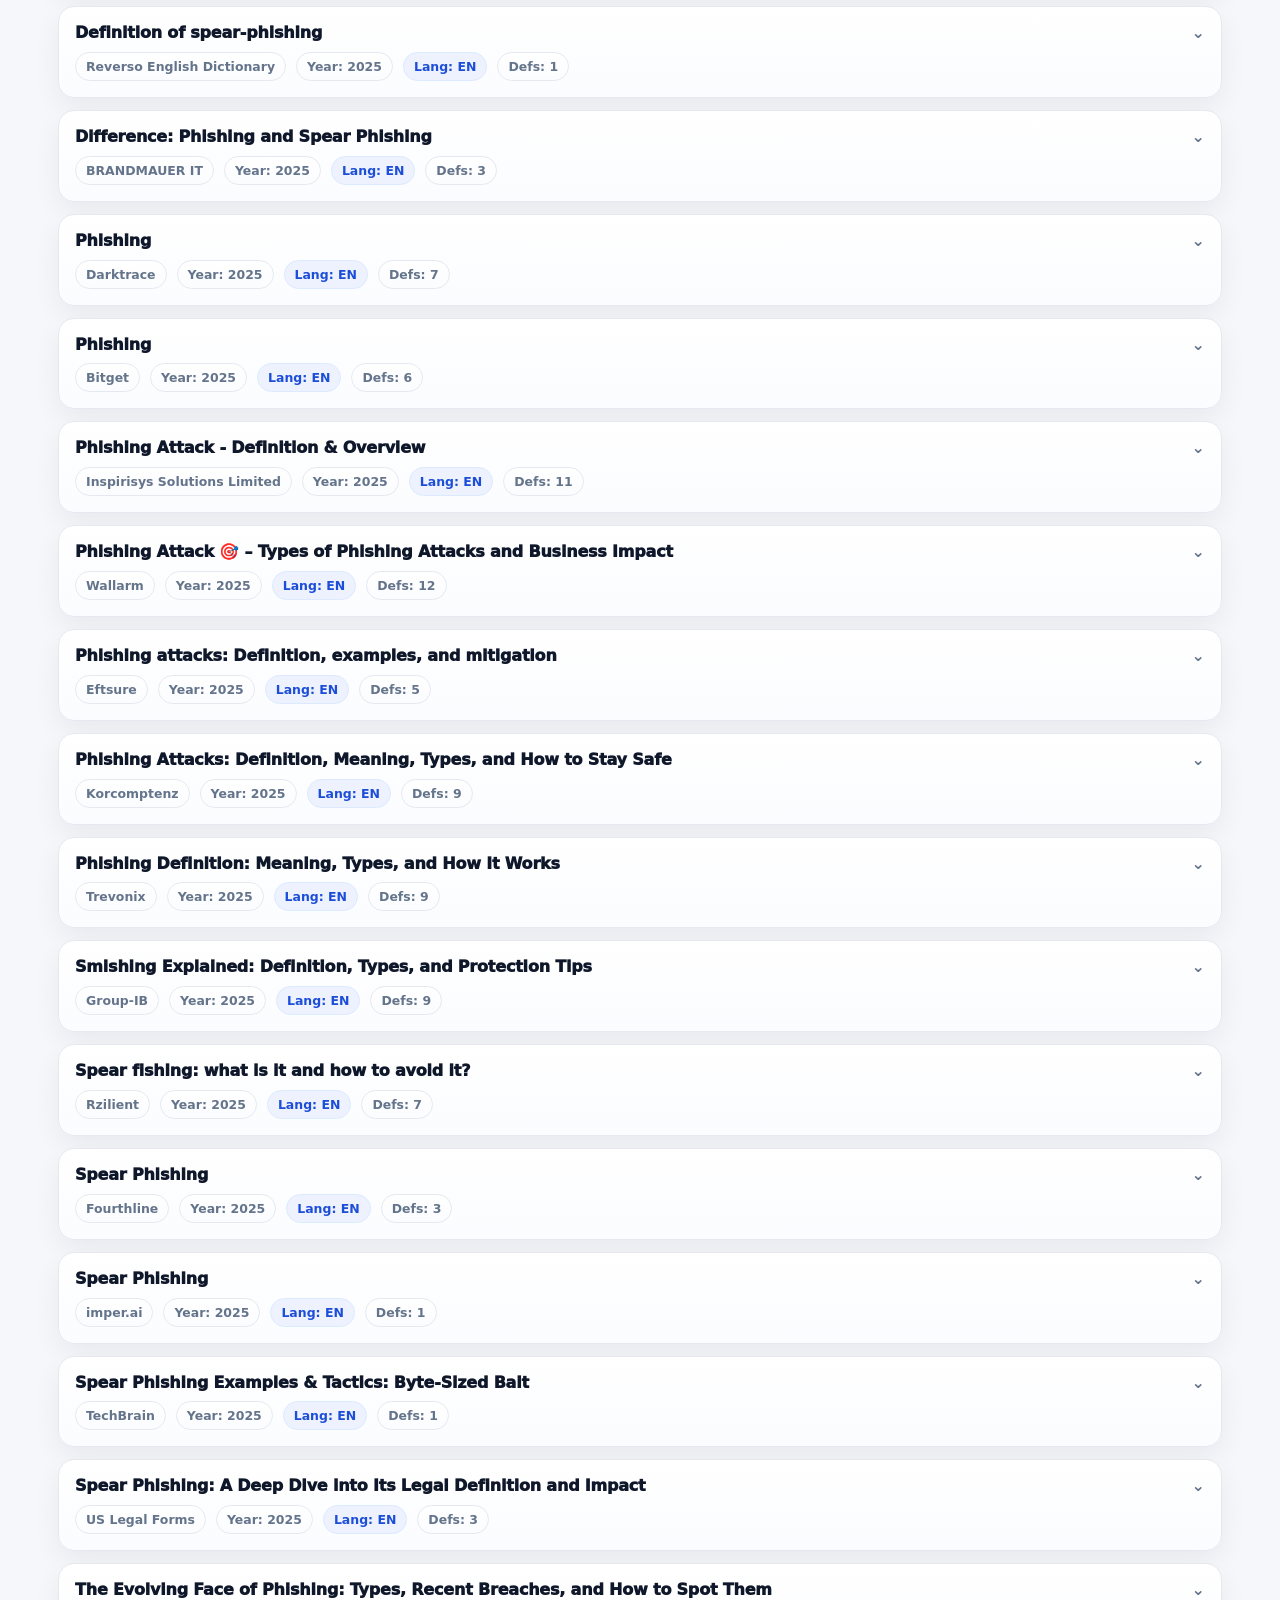
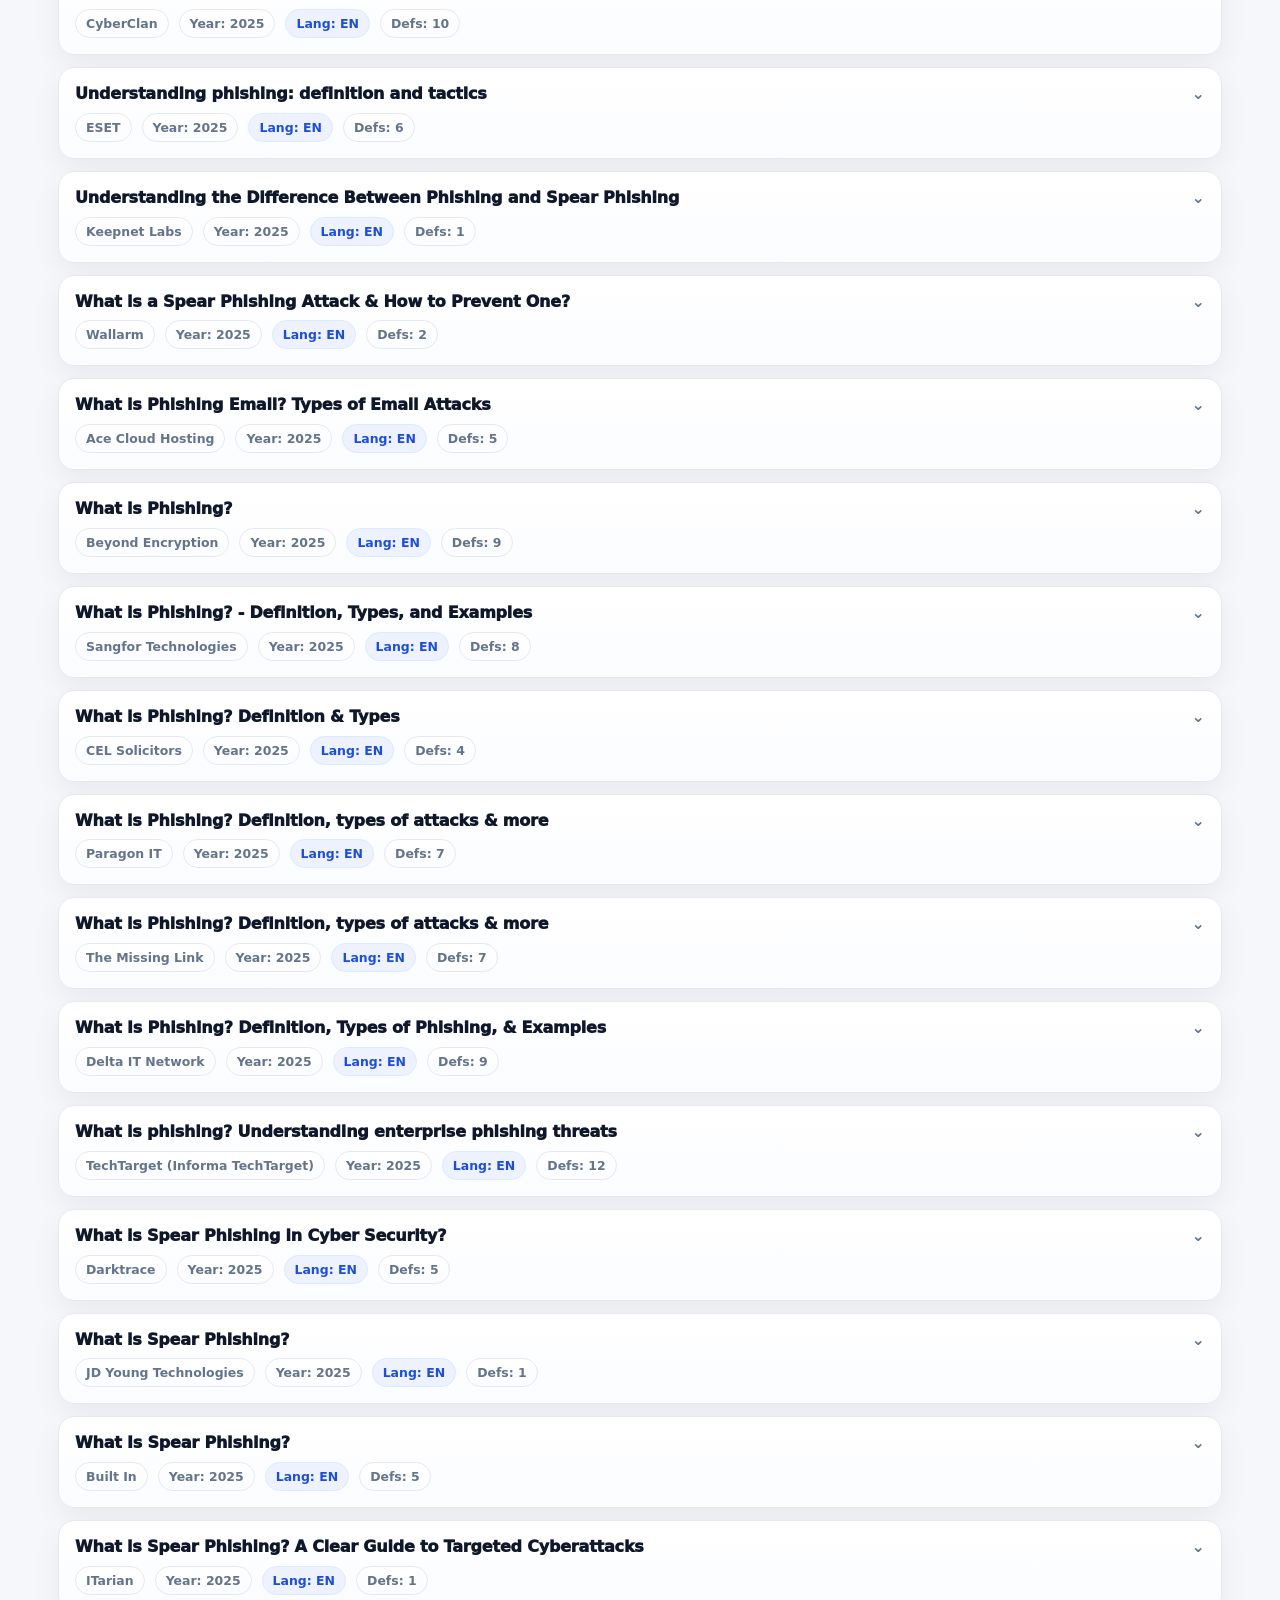
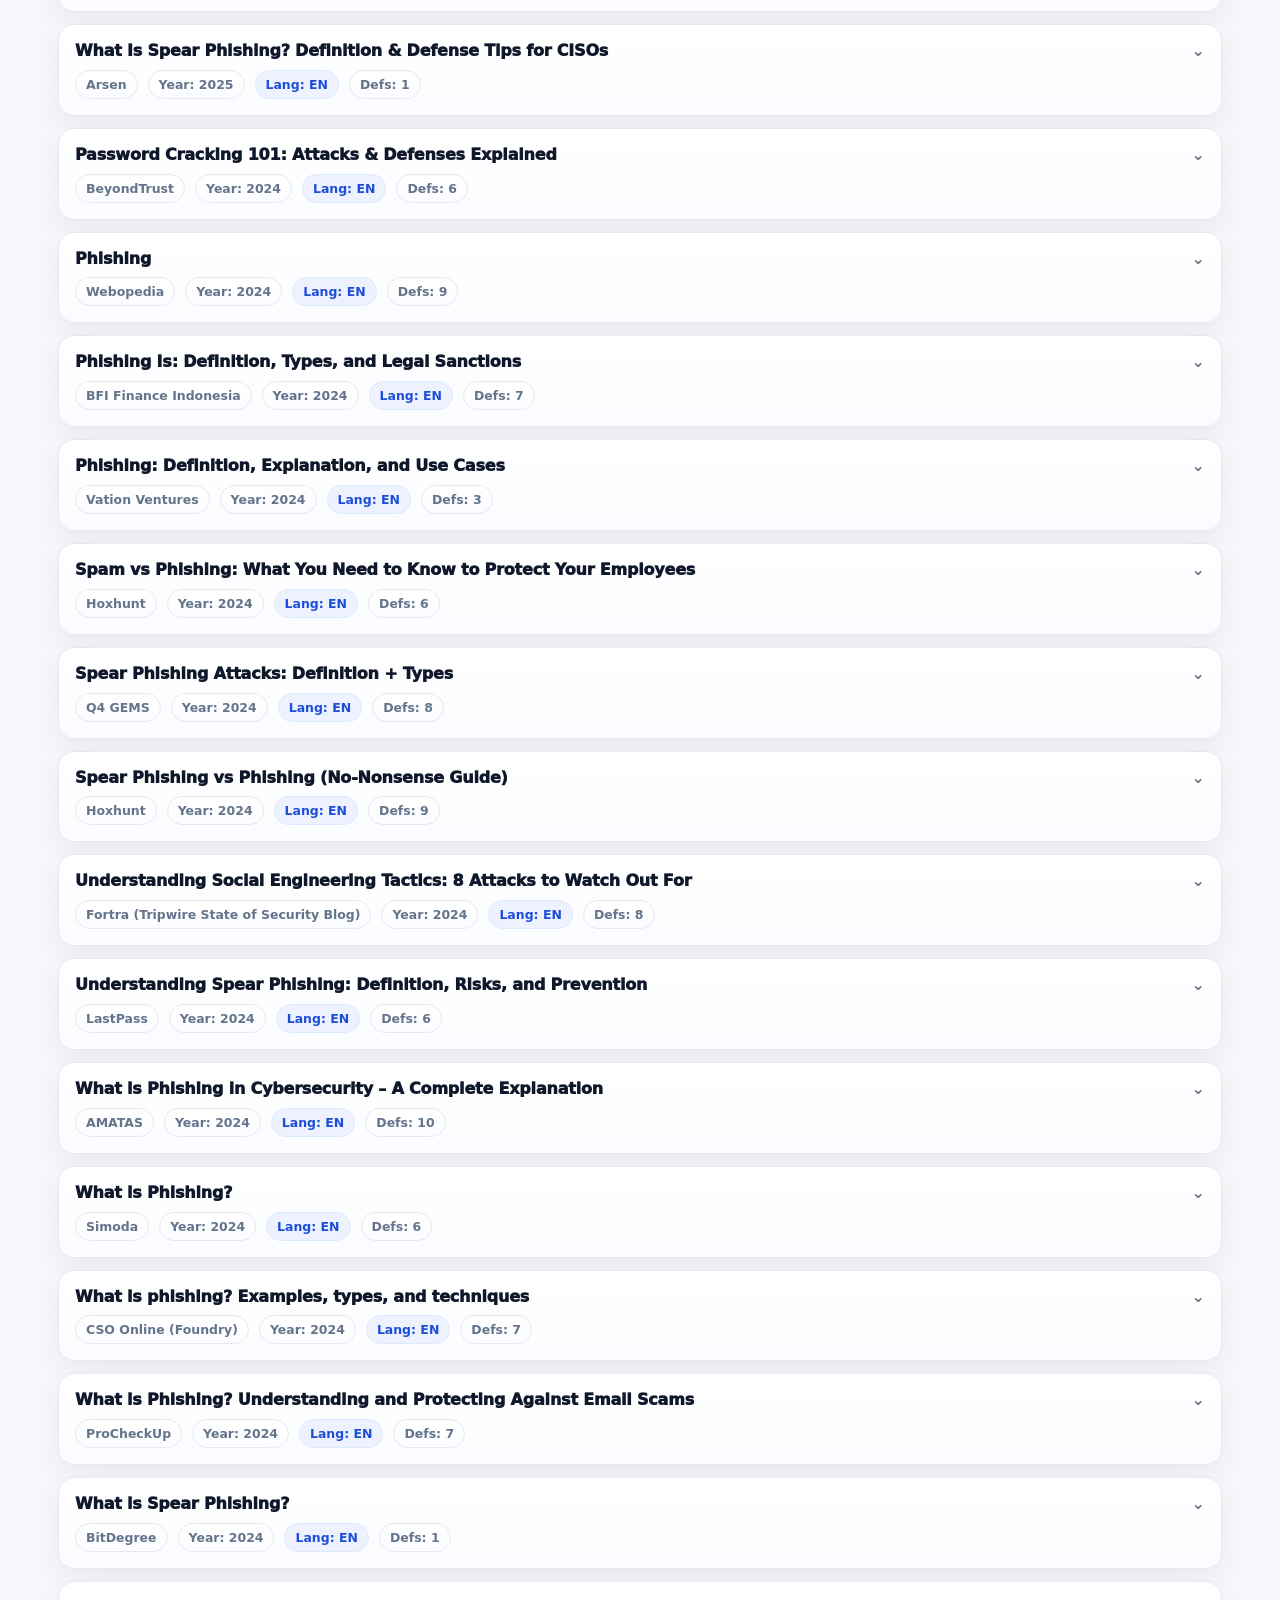
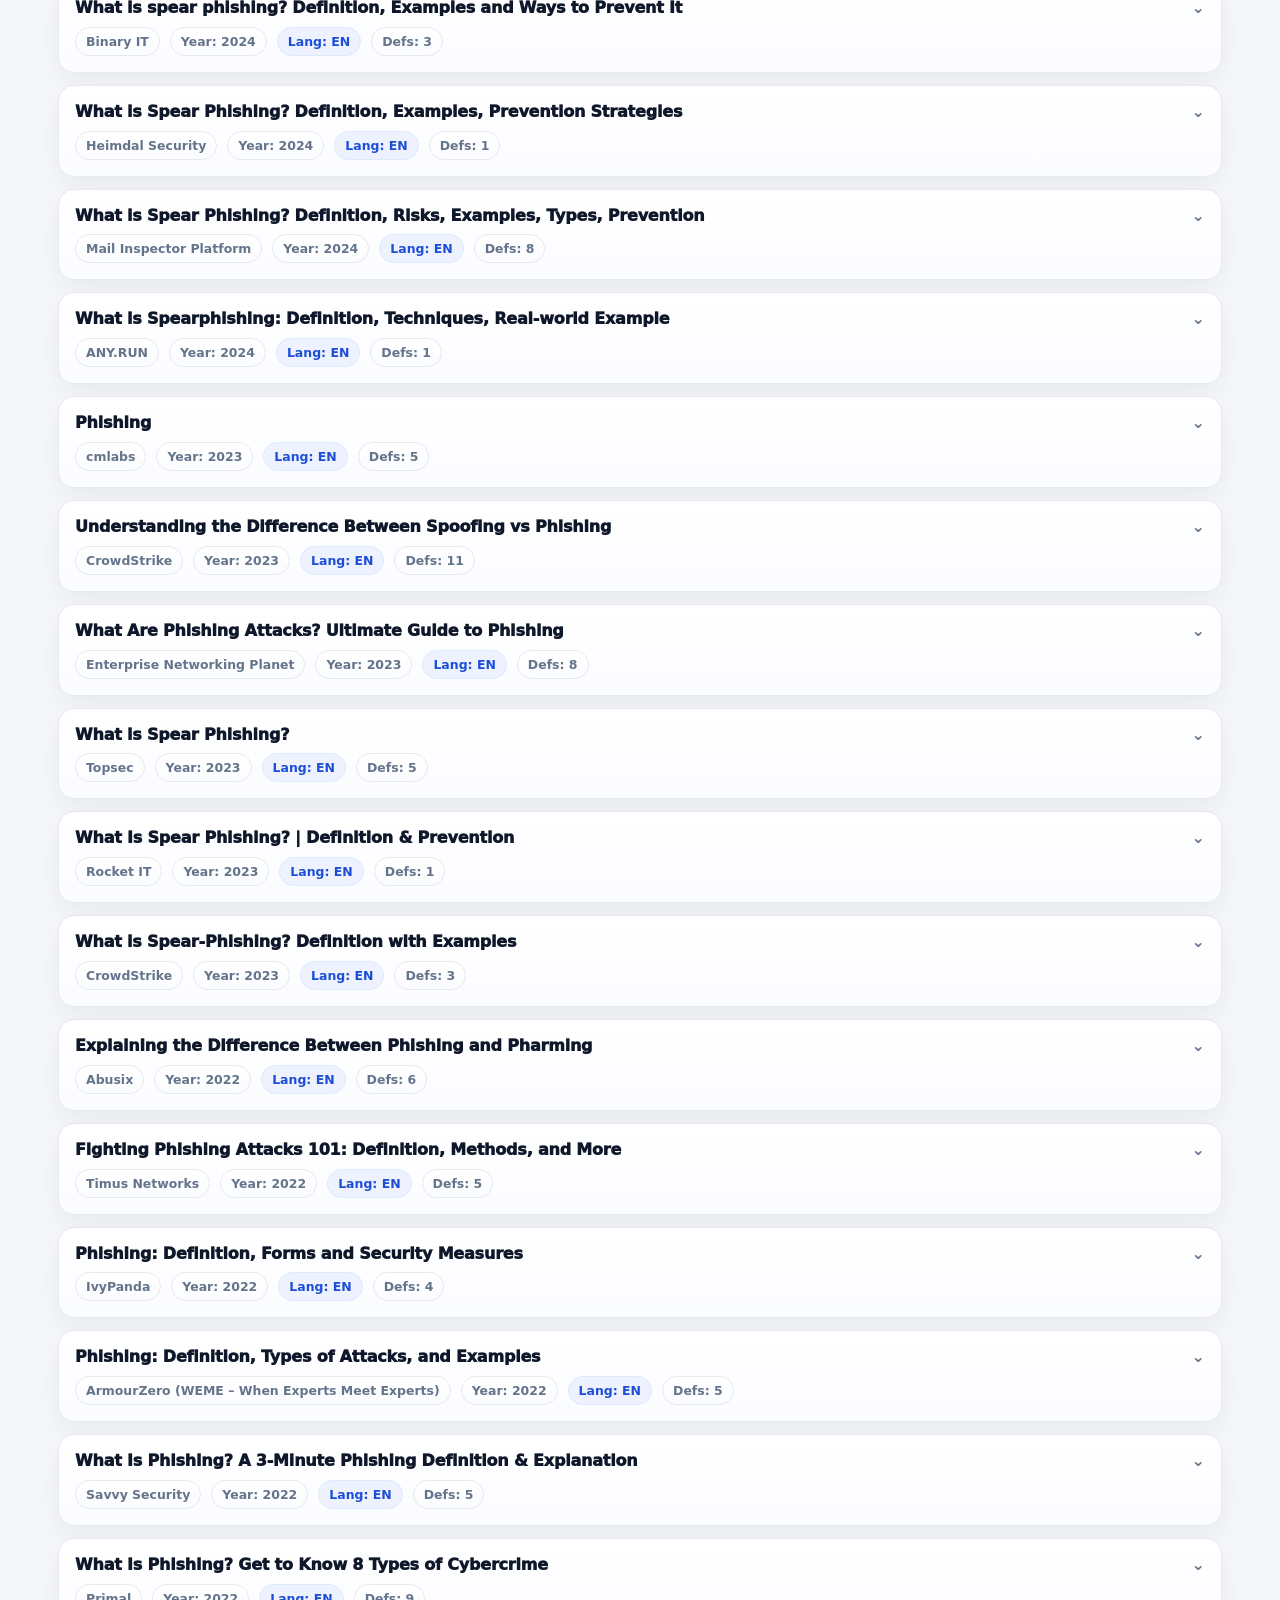
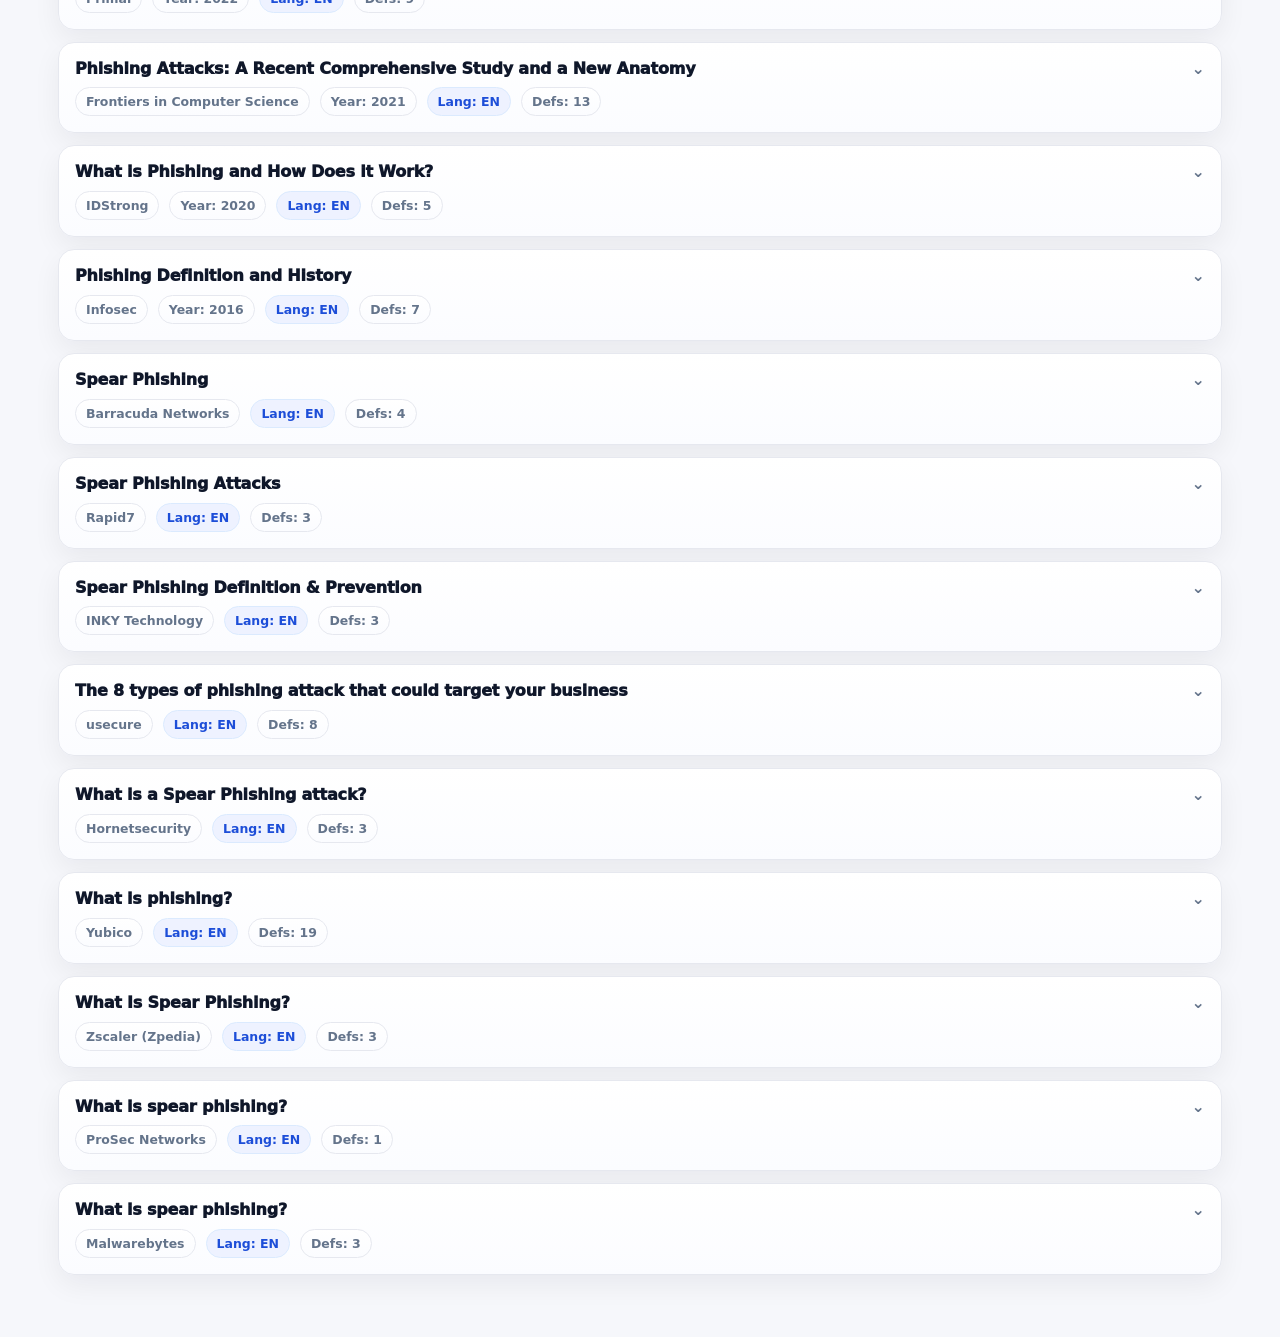
==== commit 07543bce: "styling updates" ====
--- a/internet.html
+++ b/internet.html
@@ -6,6 +6,7 @@
   <title>Internet Search Strategy • Different Types of Phishing</title>
   <link rel="stylesheet" href="internet.css" />
 </head>
+
 <body>
   <header class="topbar">
     <div class="container topbar__inner">
@@ -13,12 +14,11 @@
         <div class="brand__mark" aria-hidden="true">Φ</div>
         <div class="brand__text">
           <div class="brand__title">Different Types of Phishing</div>
-          <div class="brand__subtitle">Page 2 • Internet Search Strategy (Google)</div>
+          <div class="brand__subtitle">Page 2 • Internet Search (Google)</div>
         </div>
       </div>
 
       <nav class="topnav">
-        <a class="topnav__link" href="index.html">Home</a>
         <a class="topnav__link" href="review.html">Page 1 • Scientific Review</a>
         <a class="topnav__link topnav__link--active" href="internet.html">Page 2 • Internet Search</a>
       </nav>
@@ -26,31 +26,12 @@
   </header>
 
   <main class="container">
-    <section class="hero">
-      <div class="hero__left">
-        <h1 class="hero__title">Internet Search strategy for “Different Types of Phishing”</h1>
-        <p class="hero__desc">
-          Collect web sources (Google) that provide <b>at least one definition</b> of a phishing type.
-          Definitions must be stored as <b>exact verbatim quotes</b> with clear attribution of the <b>source</b>.
-        </p>
-      </div>
 
-      <div class="hero__right">
-        <div class="pill">
-          <div class="pill__label">Database</div>
-          <div class="pill__value">Google</div>
-        </div>
-        <div class="pill">
-          <div class="pill__label">Query</div>
-          <div class="pill__value">("phishing" OR "spear-phishing") AND (“Definition”)</div>
-        </div>
-      </div>
-    </section>
-
+    <!-- 1) SEARCH STRATEGY (TOP) -->
     <section class="card strategy">
       <div class="card__header">
         <h2 class="card__title">Search Strategy</h2>
-        <div class="card__subtitle">Clear documentation of the internet search approach</div>
+        <div class="card__subtitle">Documentation of the internet search approach</div>
       </div>
 
       <div class="strategy__grid">
@@ -73,6 +54,49 @@
       </div>
     </section>
 
+    <!-- 2) TOPIC FREQUENCY (MIDDLE) -->
+    <section class="card summary">
+      <div class="card__header">
+        <h2 class="card__title">Topic Frequency</h2>
+        <div class="card__subtitle" id="showingLine">Showing 0 of 0 sources</div>
+      </div>
+
+      <div class="topicSummary">
+        <div class="topicSummary__head">
+          <div>
+            <div class="topicSummary__k">Frequency by phishing type (definition entries)</div>
+          </div>
+
+          <div class="chartLegend">
+            <span class="legendDot" aria-hidden="true"></span>
+            <span class="muted tiny">Bigger bar = more definitions</span>
+          </div>
+        </div>
+
+        <!-- ✅ controls (professional segmented switches) -->
+        <div class="topicSummary__controls">
+          <div class="controlBlock" aria-label="Sorting controls">
+            <div class="controlLabel">Sort</div>
+            <div class="seg seg--tight" aria-label="Topic chart sorting">
+              <button id="sortTypeDescBtn" type="button" aria-pressed="true" title="Sort by frequency (descending)">Desc</button>
+              <button id="sortTypeAscBtn" type="button" aria-pressed="false" title="Sort by frequency (ascending)">Asc</button>
+            </div>
+          </div>
+
+          <div class="controlBlock" aria-label="Quick selection controls">
+            <div class="controlLabel">Quick select</div>
+            <div class="seg seg--tight" aria-label="Select top or bottom types">
+              <button id="selectTop10Btn" type="button" aria-pressed="false" title="Select Top 10 types">Top 10</button>
+              <button id="selectBottom10Btn" type="button" aria-pressed="false" title="Select Bottom 10 types">Bottom 10</button>
+            </div>
+          </div>
+        </div>
+
+        <div id="topicChart" class="topicChart" aria-label="Topic frequency chart" role="img"></div>
+      </div>
+    </section>
+
+    <!-- 3) FILTERS (BOTTOM) -->
     <section class="card filters">
       <div class="card__header">
         <h2 class="card__title">Filters</h2>
@@ -83,8 +107,10 @@
         <div class="field">
           <label class="label" for="searchInput">Search</label>
           <div class="inputWrap">
-            <input id="searchInput" class="input" type="text" placeholder="Search title, publisher, quote text..." autocomplete="off" />
-            <button id="clearSearchBtn" class="iconBtn" type="button" title="Clear search" aria-label="Clear search">✕</button>
+            <input id="searchInput" class="input" type="text"
+              placeholder="Search title, publisher, quote text..." autocomplete="off" />
+            <button id="clearSearchBtn" class="iconBtn" type="button"
+              title="Clear search" aria-label="Clear search">✕</button>
           </div>
           <div class="hint">Search across <b>title + quote + publisher</b></div>
         </div>
@@ -110,64 +136,13 @@
 
       <div class="filters__actions">
         <button id="clearFiltersBtn" class="btn btn--ghost" type="button">Clear</button>
-        <button id="selectTop10Btn" class="btn" type="button">Select Top 10 types</button>
-        <button id="selectBottom10Btn" class="btn btn--ghost" type="button">Select Bottom 10 types</button>
       </div>
     </section>
 
-    <section class="card summary">
-      <div class="card__header">
-        <h2 class="card__title">Results Summary</h2>
-        <div class="card__subtitle" id="showingLine">Showing 0 of 0 sources</div>
-      </div>
-
-      <!-- New: chart + lists wrapper -->
-      <div class="summary__wrap">
-        <div class="summary__chart">
-          <div class="summary__chartHead">
-            <div>
-              <div class="miniCard__k">Topic frequency (definition entries)</div>
-              <div class="muted tiny">Based on current filters • visual only (no data changes)</div>
-            </div>
-            <div class="chartLegend">
-              <span class="legendDot"></span>
-              <span class="muted tiny">Higher bar = more occurrences</span>
-            </div>
-          </div>
-          <div id="topicChart" class="chartBox" aria-label="Topic frequency chart"></div>
-        </div>
-
-        <div class="summary__lists">
-          <div class="miniCard">
-            <div class="miniCard__k">Top topics (descending)</div>
-            <div class="miniCard__v" id="summaryTopTopics"></div>
-          </div>
-          <div class="miniCard">
-            <div class="miniCard__k">Bottom topics (ascending)</div>
-            <div class="miniCard__v" id="summaryBottomTopics"></div>
-          </div>
-        </div>
-      </div>
-
-      <div class="summary__grid">
-        <div class="miniCard">
-          <div class="miniCard__k">By Year</div>
-          <div class="miniCard__v" id="summaryByYear"></div>
-        </div>
-        <div class="miniCard">
-          <div class="miniCard__k">By Publisher</div>
-          <div class="miniCard__v" id="summaryByPublisher"></div>
-        </div>
-        <div class="miniCard">
-          <div class="miniCard__k">By Type (definition entries)</div>
-          <div class="miniCard__v" id="summaryByType"></div>
-        </div>
-      </div>
-    </section>
-
+    <!-- RESULTS -->
     <section class="results">
       <div class="results__header">
-        <h2 class="results__title">Sources</h2>
+        <h2 class="results__title" id="resultsTitle">Sources</h2>
         <div class="results__meta" id="resultsMeta"></div>
       </div>
 
@@ -181,20 +156,17 @@
       </div>
     </section>
 
-    <footer class="footer">
-      <div class="footer__left">
-        <div class="footer__note">
-          <b>Rule:</b> All definitions must be stored as <b>exact verbatim quotes</b> from the webpage.
-          (No “Accessed” shown. No “Where” shown.)
-        </div>
-      </div>
-      <div class="footer__right">
-        <span class="muted">Internet page • v3</span>
-      </div>
-    </footer>
   </main>
 
+  <!-- ✅ Professional scroll navigation -->
+  <div class="pageNav">
+    <button id="scrollUpBtn" class="pageNav__btn" title="Scroll to top" aria-label="Scroll to top">⌃</button>
+    <button id="scrollDownBtn" class="pageNav__btn" title="Scroll to bottom" aria-label="Scroll to bottom">⌄</button>
+  </div>
+
   <script src="internet_data.js"></script>
+  <script src="internet_utils.js"></script>
+  <script src="internet_render.js"></script>
   <script src="internet_app.js"></script>
 </body>
 </html>
--- a/internet.css
+++ b/internet.css
@@ -11,14 +11,12 @@
   --chipBorder:#dbeafe;
   --soft:#f8fafc;
   --track:#e7efff;
-  --missing:#94a3b8;
-
-  --shadow:0 10px 30px rgba(15,23,42,.06);
+
+  --shadow:0 10px 28px rgba(15,23,42,.06);
   --shadow2:0 18px 40px rgba(15,23,42,.10);
 
   --radius:16px;
   --radius2:14px;
-  --radius3:12px;
 
   --focus:0 0 0 4px rgba(37,99,235,.10);
 }
@@ -27,27 +25,22 @@
 html{scroll-behavior:smooth;}
 body{
   margin:0;
-  font-family:system-ui,-apple-system,Segoe UI,Roboto,sans-serif;
+  font-family: ui-sans-serif, system-ui, -apple-system, Segoe UI, Roboto, sans-serif;
   background:var(--bg);
   color:var(--text);
 }
 
 a{color:var(--accent);}
-
-.container{
-  max-width:1200px;
-  margin:0 auto;
-  padding:0 18px;
-}
+.container{max-width:1200px;margin:0 auto;padding:0 18px;}
+.muted{color:var(--muted);}
+.tiny{font-size:.78rem;}
 
 /* Topbar */
 .topbar{
-  position:sticky;
-  top:0;
-  z-index:10;
-  background:rgba(246,247,251,.78);
+  position:sticky; top:0; z-index:10;
+  background:rgba(246,247,251,.86);
   backdrop-filter: blur(12px);
-  border-bottom:1px solid rgba(230,232,239,.7);
+  border-bottom:1px solid rgba(230,232,239,.75);
 }
 .topbar__inner{
   padding:14px 0;
@@ -60,24 +53,23 @@
 /* Brand */
 .brand{display:flex; align-items:center; gap:12px;}
 .brand__mark{
-  width:40px;height:40px;
-  display:grid;place-items:center;
+  width:40px;height:40px;display:grid;place-items:center;
   border-radius:12px;
   background:linear-gradient(180deg,#2563eb,#1d4ed8);
   color:#fff;font-weight:900;letter-spacing:.5px;
-  box-shadow:0 10px 25px rgba(37,99,235,.25);
-}
-.brand__title{font-weight:900;font-size:.95rem;}
+  box-shadow:0 10px 22px rgba(37,99,235,.20);
+}
+.brand__title{font-weight:950;font-size:.95rem;}
 .brand__subtitle{font-size:.82rem;color:var(--muted);}
 
-/* Top nav links */
+/* Top nav */
 .topnav{display:flex; gap:10px; align-items:center; flex-wrap:wrap;}
 .topnav__link{
   border:1px solid var(--border);
   background:#fff;
   padding:10px 12px;
   border-radius:12px;
-  font-weight:850;
+  font-weight:900;
   font-size:.85rem;
   color:var(--muted);
   text-decoration:none;
@@ -98,32 +90,7 @@
 }
 
 /* Page spacing */
-main.container{
-  margin:22px auto;
-  padding:0 18px 44px;
-}
-
-/* Hero */
-.hero{
-  padding:18px 0 6px;
-  display:flex;
-  gap:18px;
-  justify-content:space-between;
-  align-items:flex-start;
-}
-.hero__left{flex:1;}
-.hero__right{
-  display:flex;
-  flex-direction:column;
-  gap:10px;
-  min-width:300px;
-}
-.hero__title{
-  margin:0 0 8px;
-  font-size:1.65rem;
-  letter-spacing:-.35px;
-}
-.hero__desc{color:var(--muted);line-height:1.55;margin:0;}
+main.container{margin:18px auto;padding:0 18px 44px;}
 
 /* Cards */
 .card{
@@ -143,16 +110,6 @@
 .card__title{margin:0;font-size:1.05rem;}
 .card__subtitle{color:var(--muted);font-size:.9rem;margin-top:6px;}
 
-/* Pills (hero right) */
-.pill{
-  background:var(--panel);
-  border:1px solid var(--border);
-  border-radius:var(--radius2);
-  padding:12px;
-  box-shadow:var(--shadow);
-}
-.pill__label{font-size:.78rem;color:var(--muted);font-weight:900;}
-.pill__value{margin-top:6px;font-size:.88rem;font-weight:950;color:var(--text);}
 .code{
   font-family:ui-monospace,SFMono-Regular,Menlo,Consolas,monospace;
   background:var(--soft);
@@ -174,8 +131,153 @@
   border-radius:var(--radius);
   padding:14px;
 }
-.k{font-size:.8rem;color:var(--muted);font-weight:900;}
+.k{font-size:.8rem;color:var(--muted);font-weight:950;}
 .v{margin-top:6px;font-size:.92rem;line-height:1.45;}
+
+/* Topic Frequency */
+.topicSummary{
+  margin-top:12px;
+  border:1px solid rgba(230,232,239,.9);
+  border-radius:var(--radius);
+  background:linear-gradient(180deg,#fff,#fbfcff);
+  padding:14px;
+}
+.topicSummary__head{
+  display:flex;
+  justify-content:space-between;
+  align-items:flex-start;
+  gap:12px;
+  margin-bottom:12px;
+}
+.topicSummary__k{
+  font-weight:950;
+  font-size:.82rem;
+  color:var(--muted);
+  text-transform:uppercase;
+  letter-spacing:.2px;
+}
+.chartLegend{
+  display:inline-flex;
+  align-items:center;
+  gap:8px;
+  white-space:nowrap;
+  padding:6px 10px;
+  border-radius:999px;
+  border:1px solid var(--border);
+  background:#fff;
+}
+.legendDot{
+  width:10px;height:10px;border-radius:999px;
+  background:linear-gradient(90deg,var(--accent),var(--accent2));
+  box-shadow:0 6px 16px rgba(37,99,235,.16);
+}
+
+/* Frequency controls — professional look */
+.topicSummary__controls{
+  display:flex;
+  align-items:flex-end;
+  justify-content:space-between;
+  gap:14px;
+  flex-wrap:wrap;
+  margin:10px 0 12px;
+}
+.controlBlock{
+  display:flex;
+  flex-direction:column;
+  gap:8px;
+}
+.controlLabel{
+  font-size:.78rem;
+  color:var(--muted);
+  font-weight:950;
+  text-transform:uppercase;
+  letter-spacing:.18px;
+}
+
+/* Segmented buttons */
+.seg{
+  display:inline-flex;
+  border:1px solid var(--border);
+  border-radius:999px;
+  overflow:hidden;
+  background:#fff;
+  box-shadow:0 6px 18px rgba(15,23,42,.04);
+}
+.seg button{
+  border:0;
+  background:transparent;
+  padding:9px 12px;
+  font-weight:950;
+  font-size:.82rem;
+  cursor:pointer;
+  color:var(--muted);
+}
+.seg button:hover{background:#f5f8ff;color:var(--accent);}
+.seg button[aria-pressed="true"]{
+  color:var(--accent);
+  background:var(--chip);
+}
+.seg--tight{border-radius:14px;}
+
+/* Chart container */
+.topicChart{
+  border:1px solid rgba(230,232,239,.9);
+  border-radius:var(--radius2);
+  background:var(--soft);
+  padding:12px;
+  max-height:420px;
+  overflow:auto;
+}
+
+/* Chart rows */
+.tRow{
+  display:grid;
+  grid-template-columns: 260px 1fr 160px;
+  gap:12px;
+  align-items:center;
+  padding:10px 10px;
+  border-bottom:1px solid rgba(230,232,239,.75);
+}
+.tRow:last-child{border-bottom:none;}
+.tLabel{
+  font-weight:900;
+  font-size:.9rem;
+  color:var(--text);
+  overflow:hidden;
+  text-overflow:ellipsis;
+  white-space:nowrap;
+}
+.tBarTrack{
+  width:100%;
+  height:12px;
+  border-radius:999px;
+  background:var(--track);
+  overflow:hidden;
+  border:1px solid rgba(219,234,254,.95);
+}
+.tBarFill{
+  height:100%;
+  border-radius:999px;
+  background:linear-gradient(90deg,var(--accent),var(--accent2));
+}
+.tVal{
+  display:flex;
+  justify-content:flex-end;
+  align-items:center;
+  gap:10px;
+  font-weight:950;
+  font-size:.86rem;
+  color:var(--muted);
+}
+.tPct{
+  padding:6px 10px;
+  border-radius:999px;
+  border:1px solid var(--border);
+  background:#fff;
+  font-size:.78rem;
+  font-weight:950;
+  color:var(--muted);
+}
 
 /* Filters */
 .filters__grid{
@@ -185,7 +287,7 @@
   margin-top:12px;
 }
 .field{display:flex;flex-direction:column;gap:8px;}
-.label{font-weight:900;font-size:.85rem;color:var(--text);}
+.label{font-weight:950;font-size:.85rem;color:var(--text);}
 .inputWrap{position:relative;}
 .input{
   width:100%;
@@ -208,7 +310,7 @@
   border:1px solid var(--border);
   background:#fff;
   cursor:pointer;
-  font-weight:900;
+  font-weight:950;
   color:var(--muted);
   transition: all .15s ease;
 }
@@ -218,7 +320,15 @@
   box-shadow:var(--focus);
 }
 .hint{color:var(--muted);font-size:.8rem;}
-.filters__actions{display:flex;flex-wrap:wrap;gap:10px;margin-top:14px;}
+.filters__actions{
+  display:flex;
+  flex-wrap:wrap;
+  gap:10px;
+  margin-top:14px;
+  align-items:center;
+}
+
+/* Buttons (only used for Clear + empty state) */
 .btn{
   border:1px solid var(--chipBorder);
   background:#fff;
@@ -233,208 +343,6 @@
 .btn:hover{background:#f5f8ff; box-shadow:var(--shadow);}
 .btn--ghost{color:var(--muted); border-color:var(--border);}
 
-/* Summary */
-.summaryTop{
-  display:flex;
-  align-items:flex-end;
-  justify-content:space-between;
-  gap:12px;
-  margin-top:6px;
-}
-.summaryPills{
-  display:flex;
-  gap:10px;
-  flex-wrap:wrap;
-}
-.summaryPill{
-  display:inline-flex;
-  align-items:center;
-  gap:10px;
-  padding:10px 12px;
-  border-radius:999px;
-  border:1px solid var(--border);
-  background:linear-gradient(180deg,#fff,#fbfcff);
-  color:var(--muted);
-  font-weight:900;
-  font-size:.82rem;
-}
-.summaryPill b{color:var(--text);}
-
-.summary__grid{
-  display:grid;
-  grid-template-columns:repeat(3,minmax(0,1fr));
-  gap:12px;
-  margin-top:14px;
-}
-.miniCard{
-  background:linear-gradient(180deg,#fff,#fbfcff);
-  border:1px solid var(--border);
-  border-radius:var(--radius2);
-  padding:14px;
-}
-.miniCard__k{
-  font-weight:950;
-  font-size:.78rem;
-  color:var(--muted);
-  text-transform:uppercase;
-  letter-spacing:.2px;
-}
-.miniCard__v{margin-top:12px;}
-
-/* KV list */
-.kvList{display:flex;flex-direction:column;gap:10px;}
-.kvRow{
-  display:flex;
-  justify-content:space-between;
-  gap:10px;
-  align-items:center;
-}
-.kvRow span:first-child{
-  overflow:hidden;
-  text-overflow:ellipsis;
-  white-space:nowrap;
-  max-width:70%;
-}
-.pillMini{
-  display:inline-flex;
-  align-items:center;
-  gap:8px;
-  padding:6px 10px;
-  border-radius:999px;
-  border:1px solid var(--border);
-  background:linear-gradient(180deg,#fff,#fbfcff);
-  font-weight:900;
-  font-size:.78rem;
-  color:var(--muted);
-  flex:0 0 auto;
-}
-
-/* CLICKABLE “more” */
-.moreWrap{
-  margin-top:8px;
-}
-.moreDetails{
-  border:1px solid rgba(230,232,239,.9);
-  border-radius:14px;
-  background:#fff;
-  overflow:hidden;
-}
-.moreDetails summary{
-  list-style:none;
-  cursor:pointer;
-  padding:10px 12px;
-  display:flex;
-  align-items:center;
-  justify-content:space-between;
-  gap:10px;
-  color:var(--accent);
-  font-weight:950;
-  font-size:.86rem;
-  background:linear-gradient(180deg,#fff,#fbfcff);
-}
-.moreDetails summary::-webkit-details-marker{display:none;}
-.moreBody{
-  padding:10px 12px 12px;
-  border-top:1px solid rgba(230,232,239,.8);
-  background:var(--soft);
-  max-height:260px;
-  overflow:auto;
-}
-.moreHint{color:var(--muted); font-size:.8rem; margin-top:8px;}
-
-/* Type frequency chart */
-.chart{
-  margin-top:12px;
-  padding:12px;
-  border:1px solid var(--border);
-  border-radius:var(--radius2);
-  background:linear-gradient(180deg,#fff,#fbfcff);
-}
-.chartHead{
-  display:flex;
-  align-items:center;
-  justify-content:space-between;
-  gap:10px;
-  margin-bottom:10px;
-}
-.chartTitle{
-  margin:0;
-  font-size:.95rem;
-  font-weight:950;
-  color:var(--text);
-}
-.chartControls{
-  display:flex;
-  gap:8px;
-  flex-wrap:wrap;
-}
-.seg{
-  display:inline-flex;
-  border:1px solid var(--border);
-  border-radius:999px;
-  overflow:hidden;
-  background:#fff;
-}
-.seg button{
-  border:0;
-  background:transparent;
-  padding:8px 10px;
-  font-weight:950;
-  font-size:.82rem;
-  cursor:pointer;
-  color:var(--muted);
-}
-.seg button[aria-pressed="true"]{
-  color:var(--accent);
-  background:var(--chip);
-}
-
-.chartBars{
-  display:flex;
-  flex-direction:column;
-  gap:8px;
-}
-.barRow{
-  display:grid;
-  grid-template-columns: 1fr 84px;
-  gap:10px;
-  align-items:center;
-}
-.barLeft{
-  display:grid;
-  grid-template-columns: 220px 1fr;
-  gap:10px;
-  align-items:center;
-}
-.barLabel{
-  font-size:.86rem;
-  font-weight:900;
-  color:var(--text);
-  overflow:hidden;
-  text-overflow:ellipsis;
-  white-space:nowrap;
-}
-.barTrack{
-  width:100%;
-  height:12px;
-  border-radius:999px;
-  background:var(--track);
-  overflow:hidden;
-  border:1px solid rgba(219,234,254,.9);
-}
-.barFill{
-  height:100%;
-  width:0%;
-  border-radius:999px;
-  background:linear-gradient(90deg,var(--accent),var(--accent2));
-}
-.barVal{
-  text-align:right;
-  font-weight:950;
-  font-size:.85rem;
-  color:var(--muted);
-}
-
 /* Results */
 .results__header{
   display:flex;
@@ -442,6 +350,15 @@
   align-items:flex-end;
   gap:12px;
   margin-bottom:10px;
+
+  position:sticky;
+  top:74px;
+  z-index:5;
+  background:rgba(246,247,251,.72);
+  backdrop-filter: blur(10px);
+  border:1px solid rgba(230,232,239,.75);
+  border-radius:var(--radius);
+  padding:12px 14px;
 }
 .results__title{margin:0;font-size:1.05rem;}
 .results__meta{color:var(--muted);font-size:.9rem;}
@@ -471,6 +388,7 @@
   line-height:1.3;
   letter-spacing:-.2px;
   font-size:1rem;
+  overflow-wrap:anywhere;
 }
 .sourceMeta{
   display:flex;
@@ -491,23 +409,10 @@
   font-size:.78rem;
   color:var(--muted);
 }
-.badge--ok{
-  border-color:var(--chipBorder);
-  background:var(--chip);
-  color:#1d4ed8;
-}
-.badge--warn{
-  border-color:#fde68a;
-  background:#fffbeb;
-  color:#92400e;
-}
-
-.chev{
-  color:var(--muted);
-  font-weight:900;
-  transition: transform .15s ease;
-}
-
+.badge--ok{border-color:var(--chipBorder);background:var(--chip);color:#1d4ed8;}
+.badge--warn{border-color:#fde68a;background:#fffbeb;color:#92400e;}
+
+.chev{color:var(--muted);font-weight:900;transition: transform .15s ease;}
 .sourceBody{
   display:none;
   padding:16px;
@@ -516,16 +421,9 @@
 }
 .sourceCard[data-open="true"] .sourceBody{display:block;}
 .sourceCard[data-open="true"] .chev{transform:rotate(180deg);}
-
 .sourceLinks{display:flex; gap:12px; flex-wrap:wrap; margin-bottom:12px;}
-.link{
-  color:var(--accent);
-  text-decoration:none;
-  font-size:.9rem;
-  font-weight:950;
-}
+.link{color:var(--accent);text-decoration:none;font-size:.9rem;font-weight:950;}
 .link:hover{text-decoration:underline;}
-
 .hr{height:1px; background:rgba(230,232,239,.9); margin:12px 0;}
 
 /* Definition groups */
@@ -543,12 +441,7 @@
   gap:10px;
   margin-bottom:10px;
 }
-.defGroup__title{
-  margin:0;
-  font-size:.95rem;
-  font-weight:950;
-  color:var(--accent);
-}
+.defGroup__title{margin:0;font-size:.95rem;font-weight:950;color:var(--accent);}
 .defGroup__count{color:var(--muted); font-size:.82rem; font-weight:900;}
 
 .quoteCard{
@@ -558,7 +451,7 @@
   padding:12px;
   margin-top:10px;
 }
-.quoteText{margin:0 0 8px; font-size:.92rem; line-height:1.55;}
+.quoteText{margin:0 0 8px;font-size:.92rem;line-height:1.55;overflow-wrap:anywhere;}
 .quoteMeta{font-size:.82rem;color:var(--muted);}
 
 /* Empty state */
@@ -574,17 +467,7 @@
 .empty__title{font-weight:950; margin-top:6px;}
 .empty__desc{color:var(--muted); margin-top:6px;}
 
-/* Footer */
-.footer{
-  display:flex;
-  justify-content:space-between;
-  gap:14px;
-  align-items:flex-start;
-  margin-top:18px;
-}
-.footer__note{color:var(--muted); font-size:.9rem; line-height:1.55;}
-
-/* MultiSelect (your existing) */
+/* MultiSelect */
 .multiMount{width:100%;}
 .multi{position:relative;}
 .multi__btn{
@@ -641,7 +524,7 @@
 .opt:hover{background:#f5f8ff;}
 .opt__left{display:flex; align-items:center; gap:10px;}
 .opt__check{
-  width:18px; height:18px;
+  width:18px;height:18px;
   border:1px solid var(--border);
   border-radius:8px;
   display:grid;
@@ -691,13 +574,54 @@
   color:#1d4ed8;
 }
 
+/* Focus-visible */
+.sourceHead:focus-visible,
+.multi__btn:focus-visible,
+.btn:focus-visible,
+.iconBtn:focus-visible,
+.miniBtn:focus-visible,
+.seg button:focus-visible{
+  outline:none;
+  box-shadow:var(--focus);
+  border-color:#c7d2fe;
+}
+
+/* Scroll navigation */
+.pageNav{
+  position:fixed;
+  right:18px;
+  bottom:24px;
+  display:flex;
+  flex-direction:column;
+  gap:10px;
+  z-index:60;
+}
+.pageNav__btn{
+  width:42px;height:42px;
+  border-radius:999px;
+  border:1px solid var(--border);
+  background:#fff;
+  cursor:pointer;
+  color:var(--muted);
+  box-shadow:var(--shadow);
+  transition:all .15s ease;
+  font-weight:950;
+  font-size:1.05rem;
+}
+.pageNav__btn:hover{
+  color:var(--accent);
+  border-color:var(--chipBorder);
+  background:#f5f8ff;
+  box-shadow:var(--focus);
+}
+
 /* Responsive */
 @media (max-width: 980px){
   .topbar__inner{flex-direction:column; align-items:flex-start;}
-  .hero{flex-direction:column;}
-  .hero__right{min-width:unset; width:100%; flex-direction:row; flex-wrap:wrap;}
   .filters__grid{grid-template-columns:1fr;}
   .strategy__grid{grid-template-columns:1fr;}
-  .summary__grid{grid-template-columns:1fr;}
-  .barLeft{grid-template-columns: 160px 1fr;}
-}
+  .topicSummary__controls{justify-content:flex-start;}
+  .tRow{grid-template-columns: 1fr; gap:8px;}
+  .tVal{justify-content:flex-start;}
+  .results__header{top:120px;}
+}
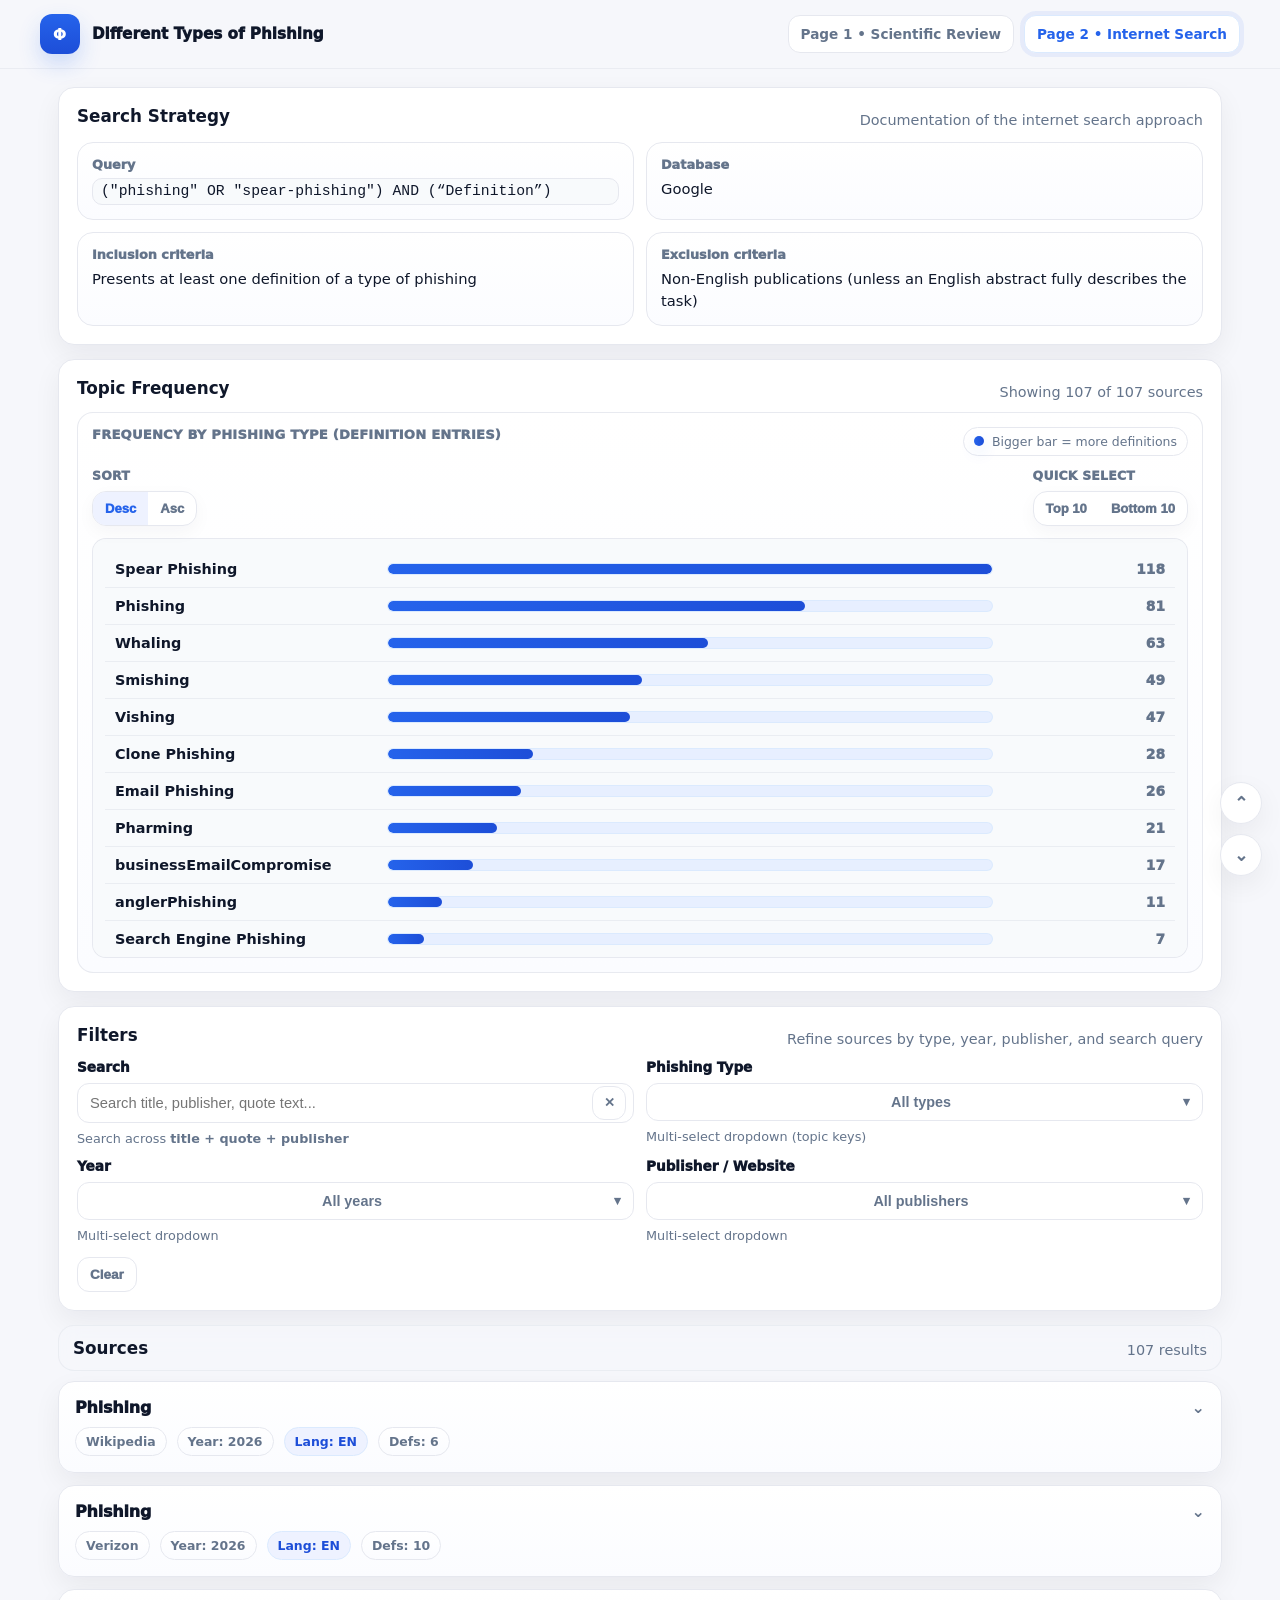
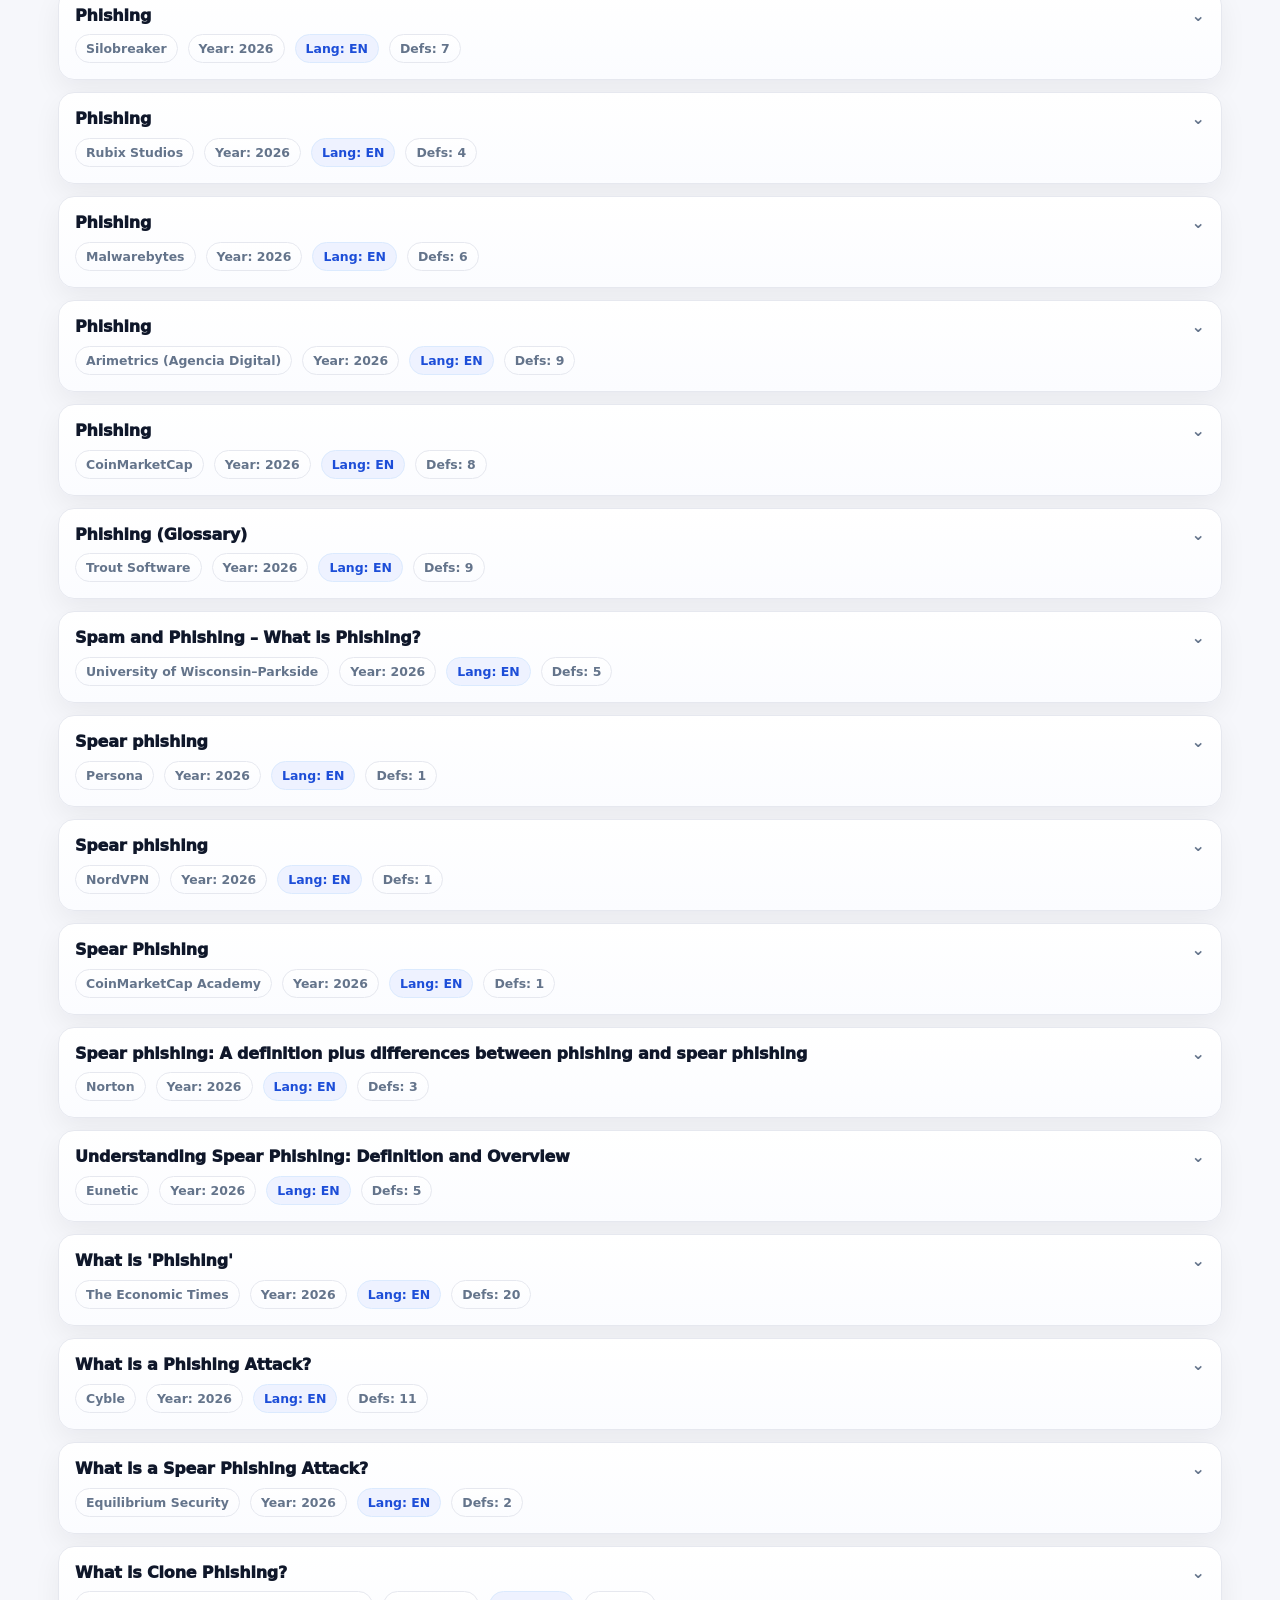
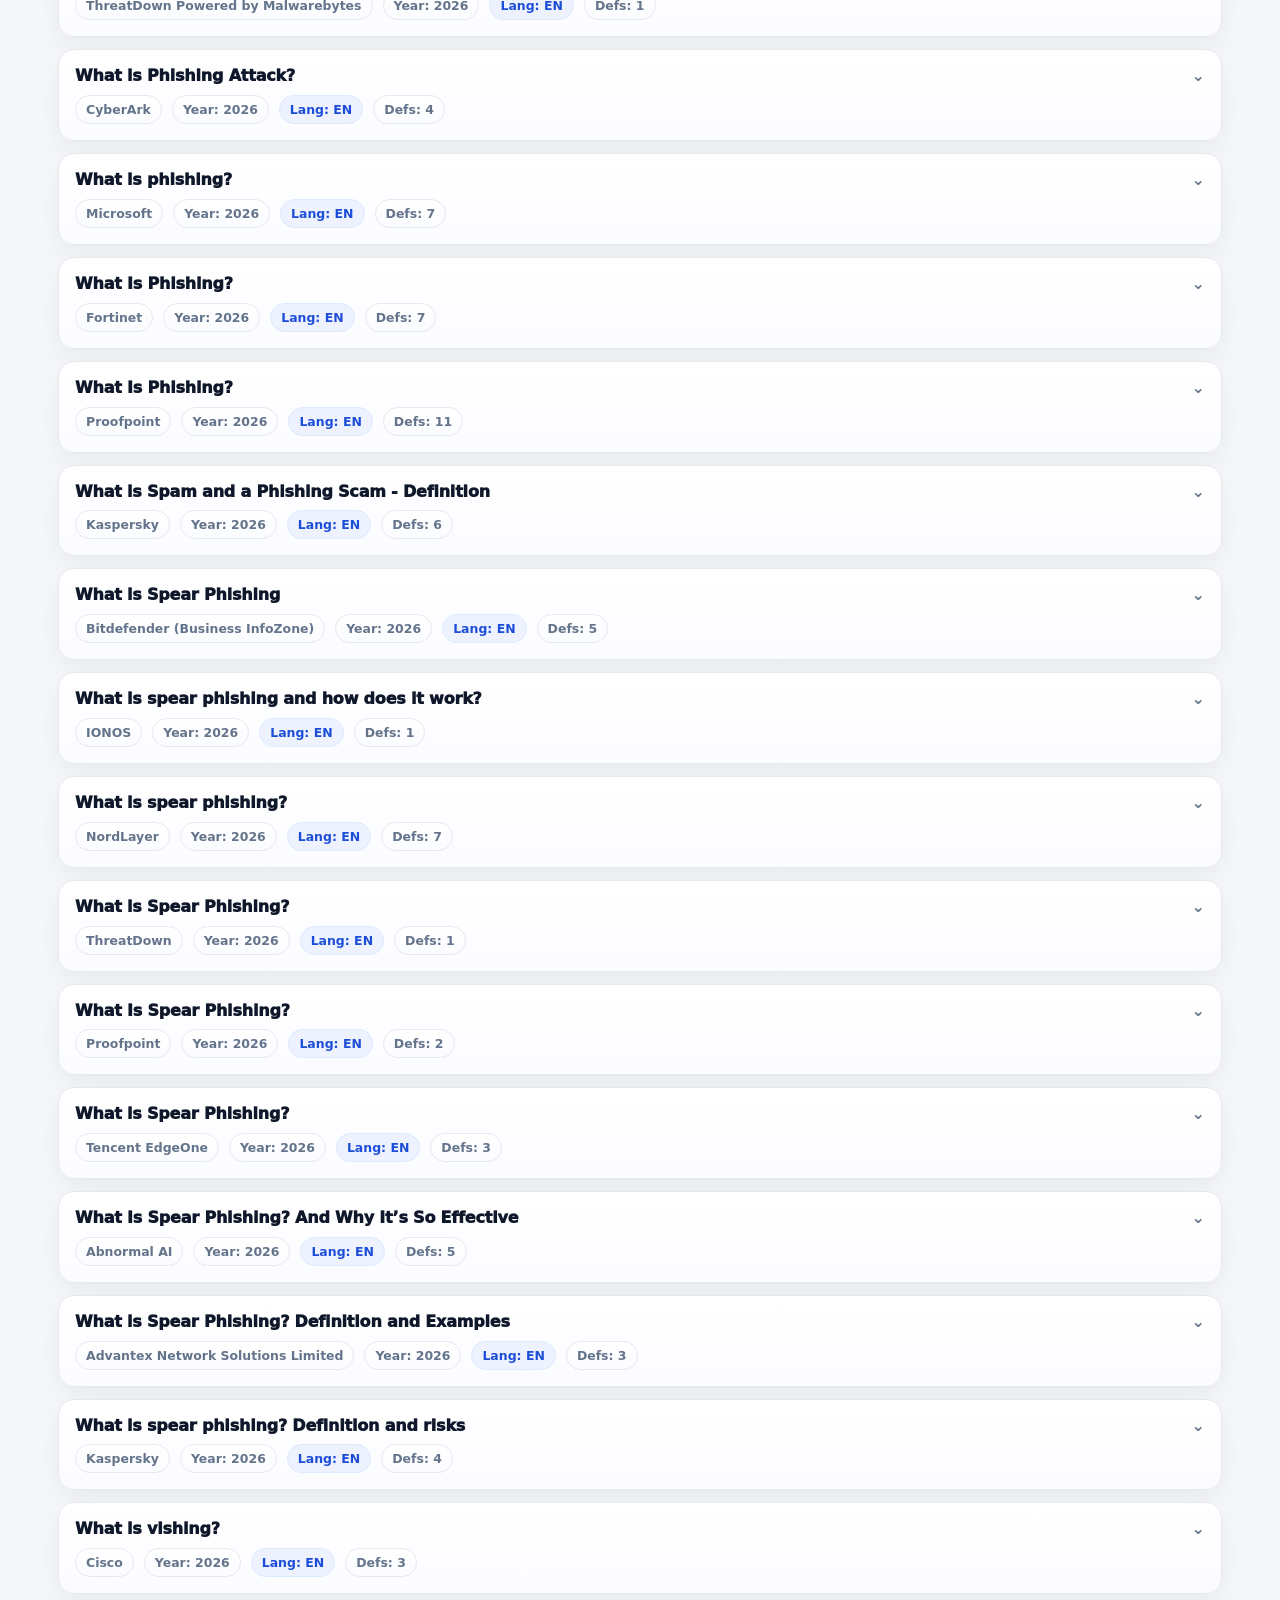
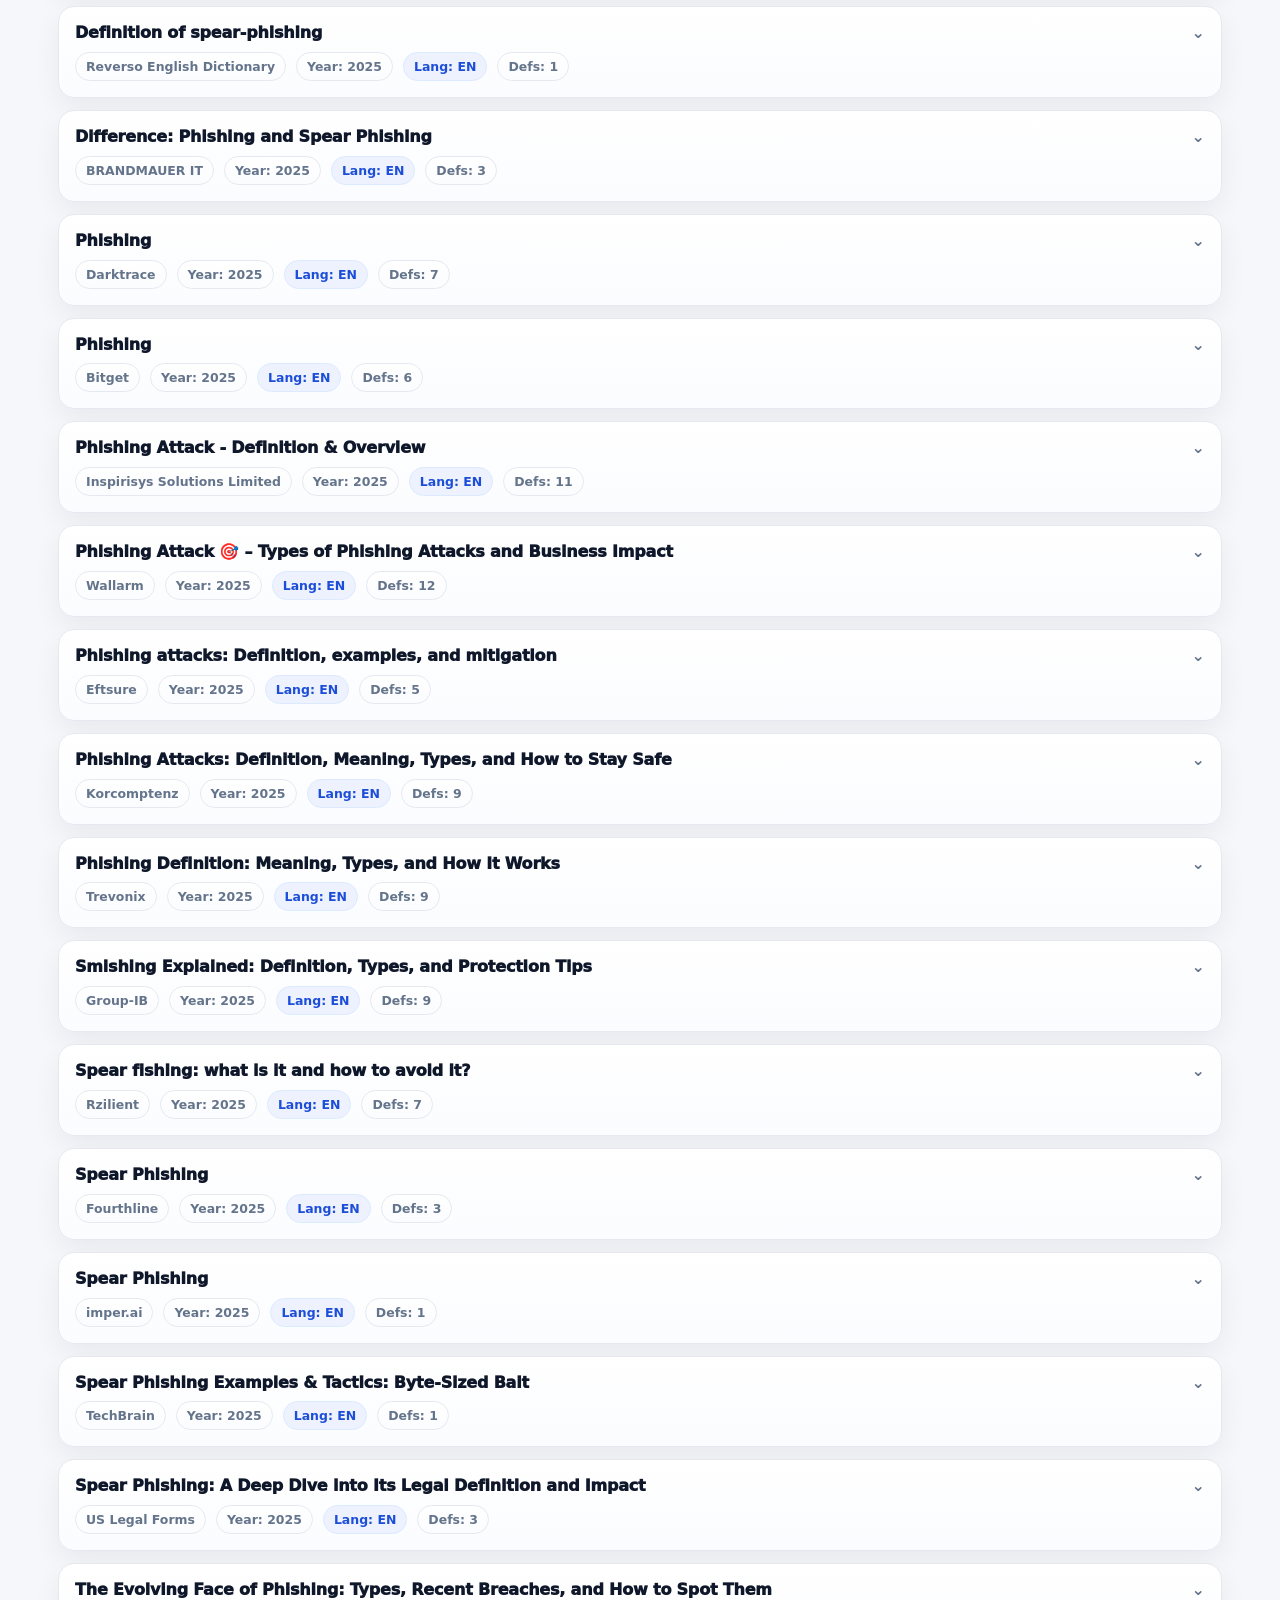
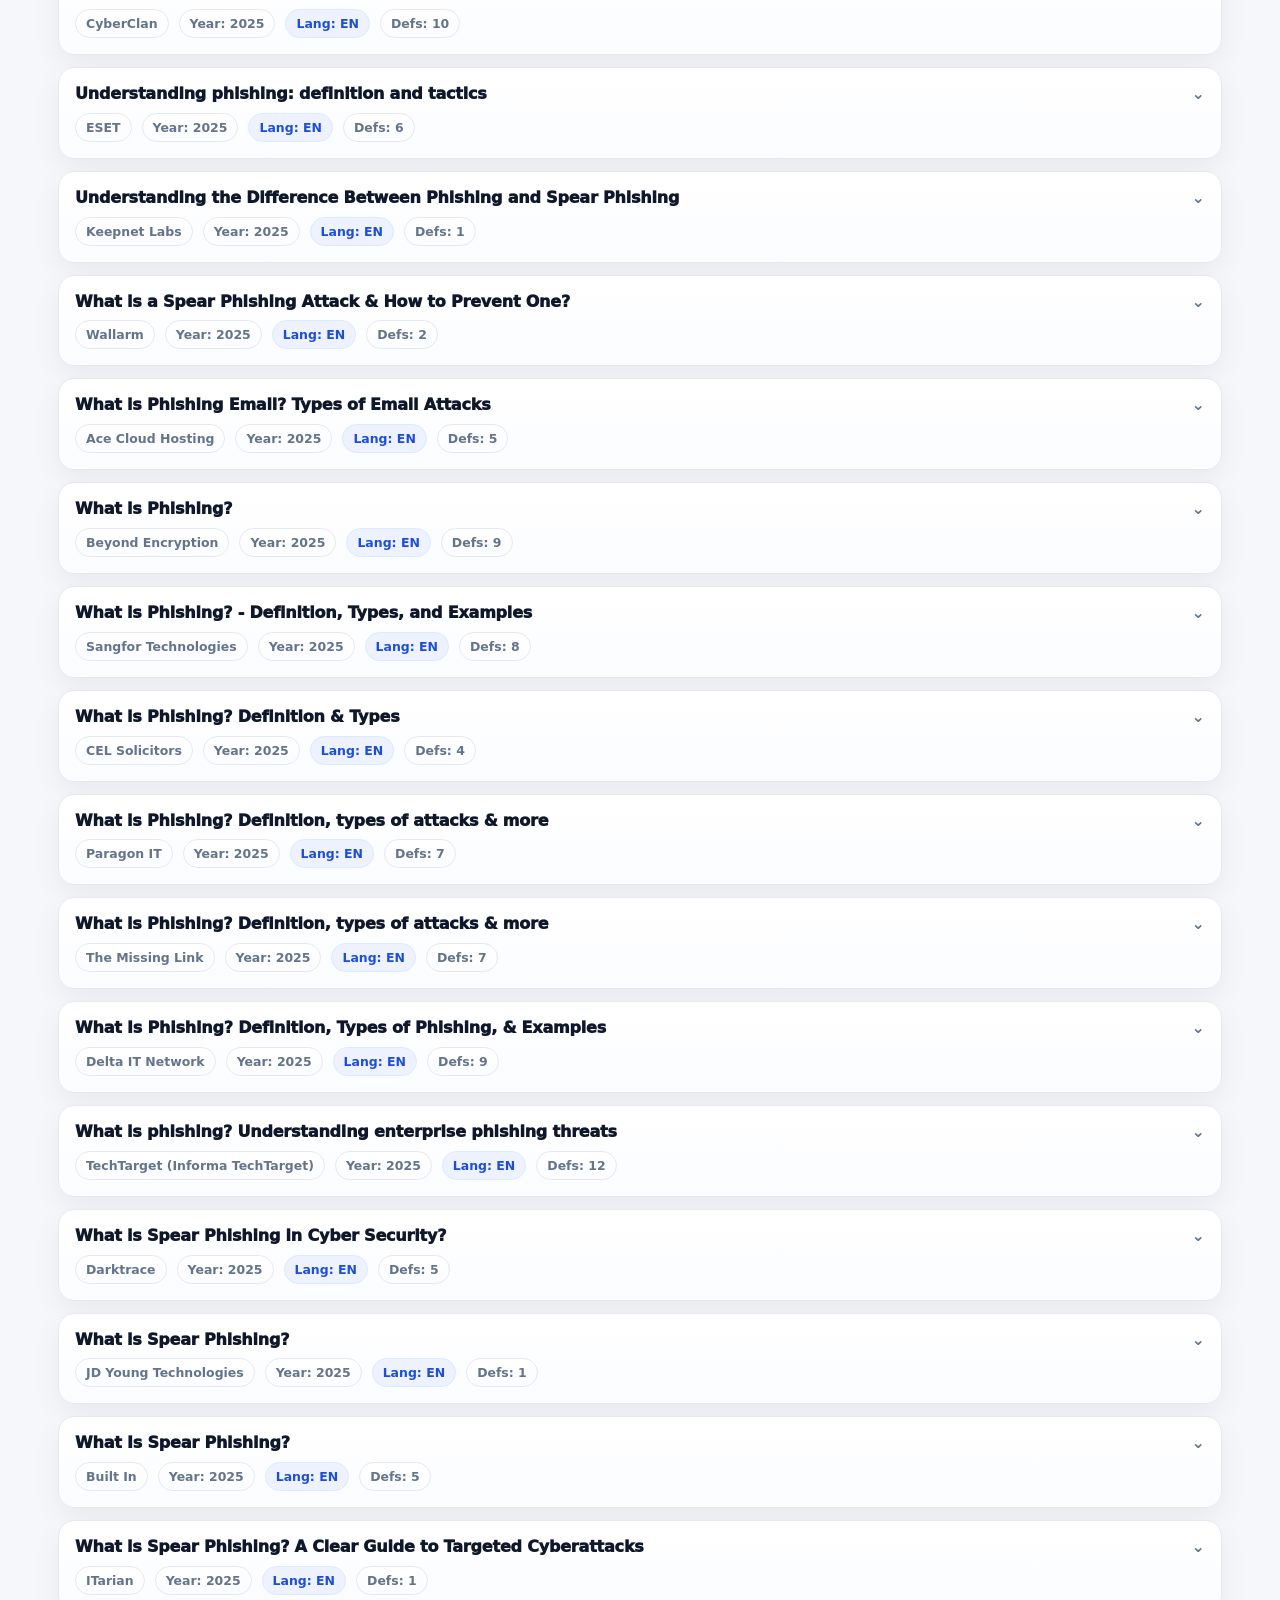
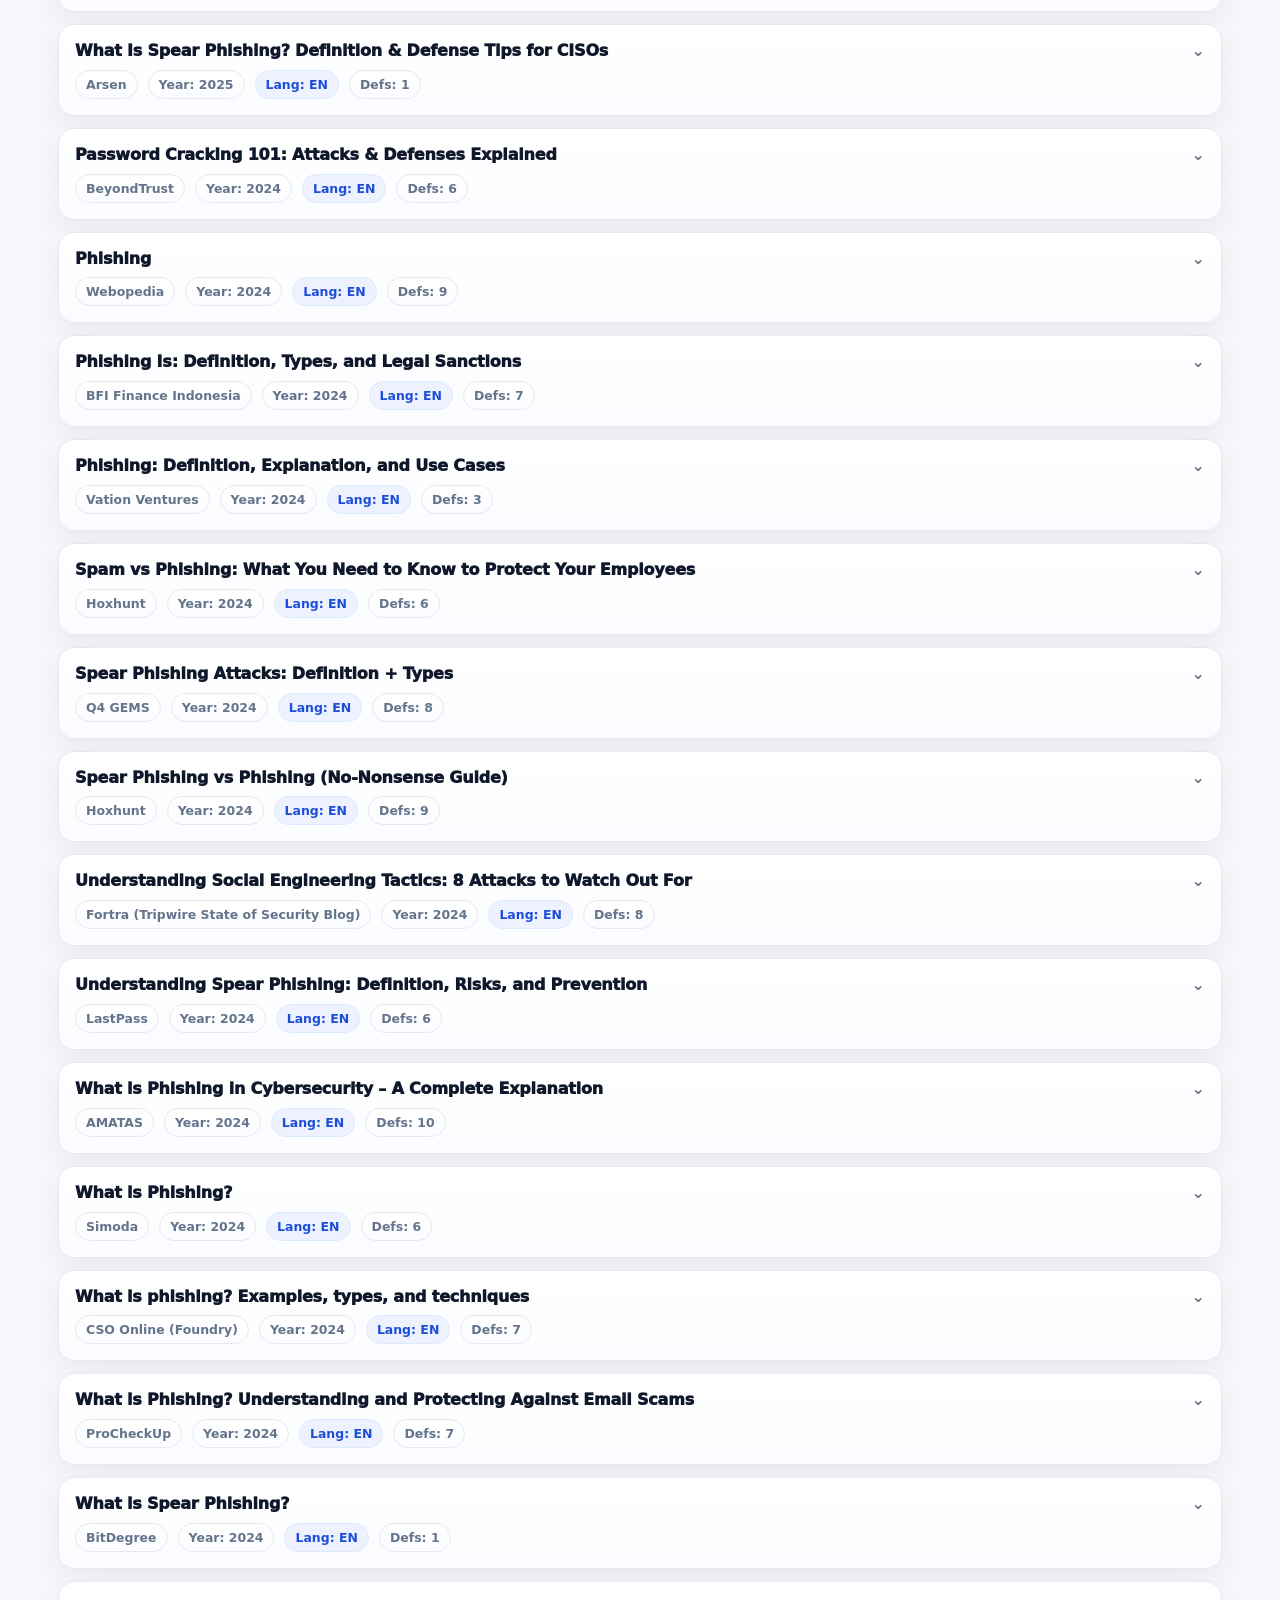
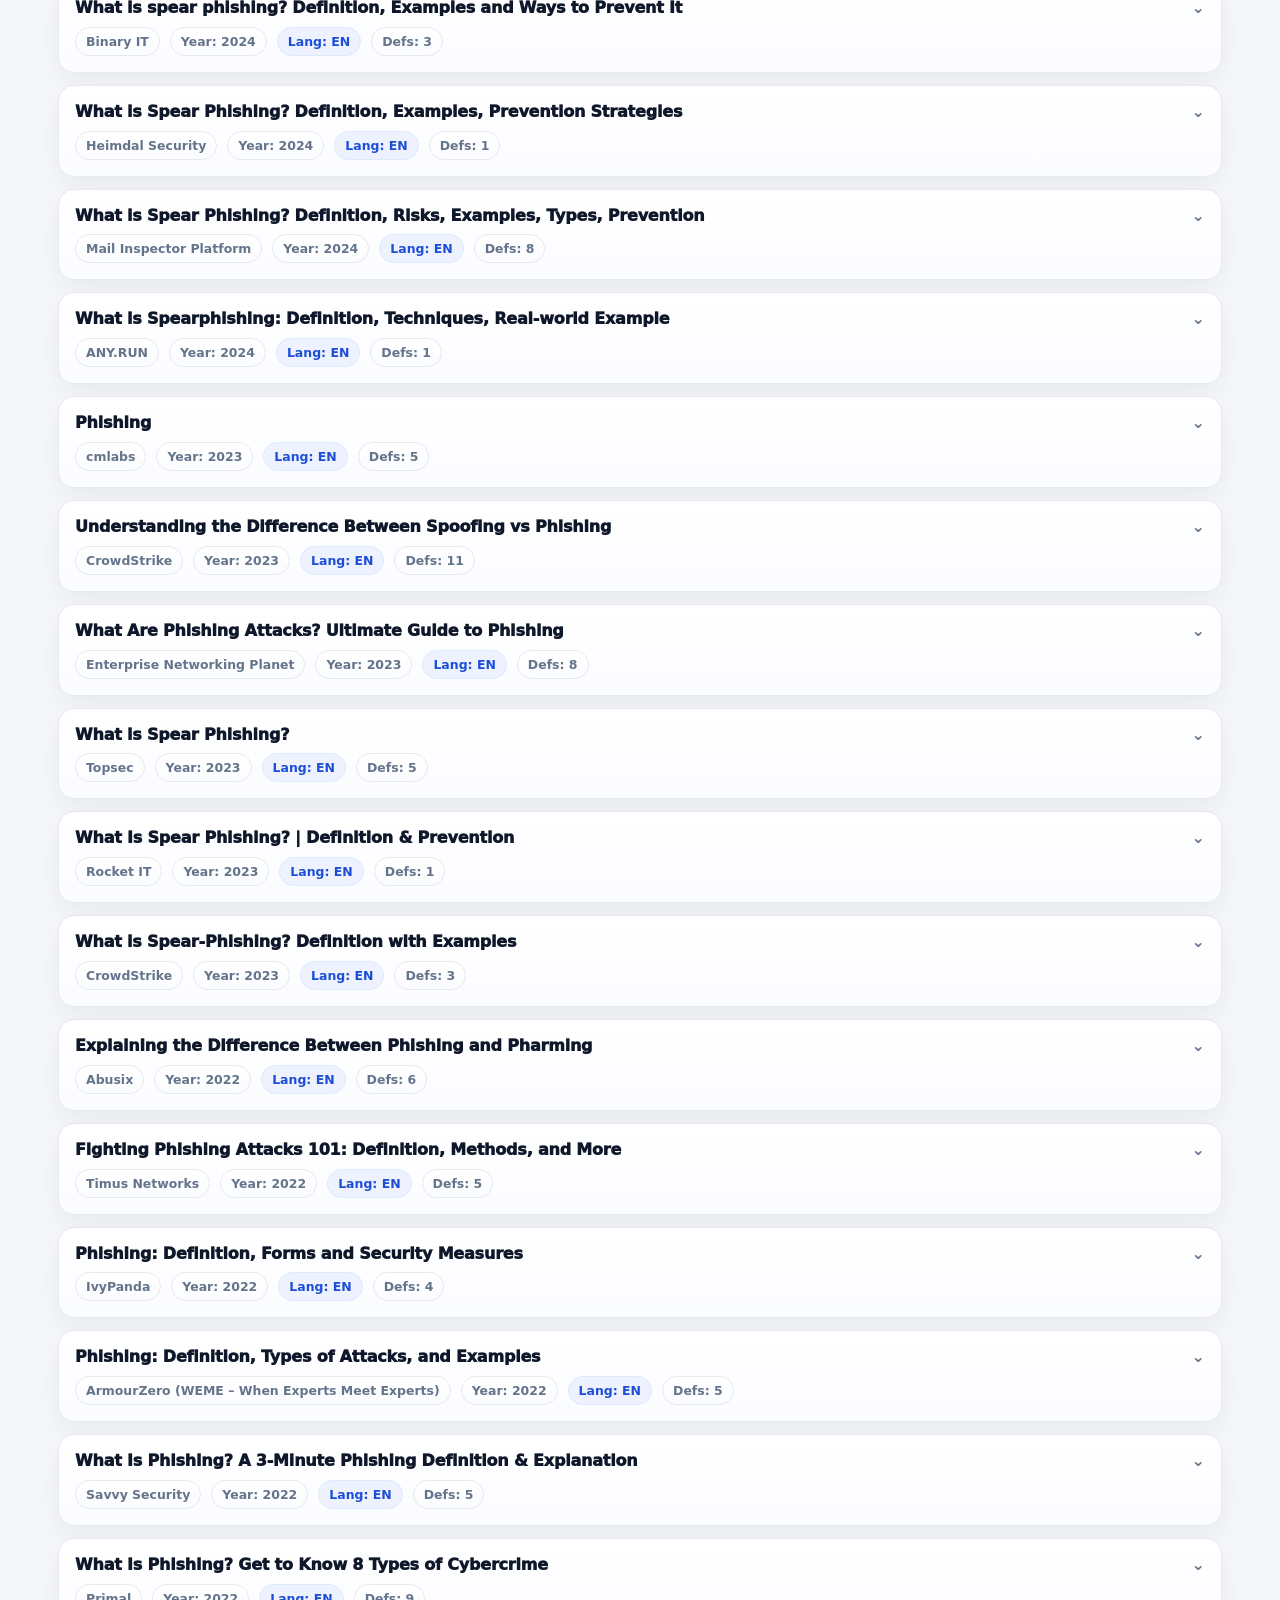
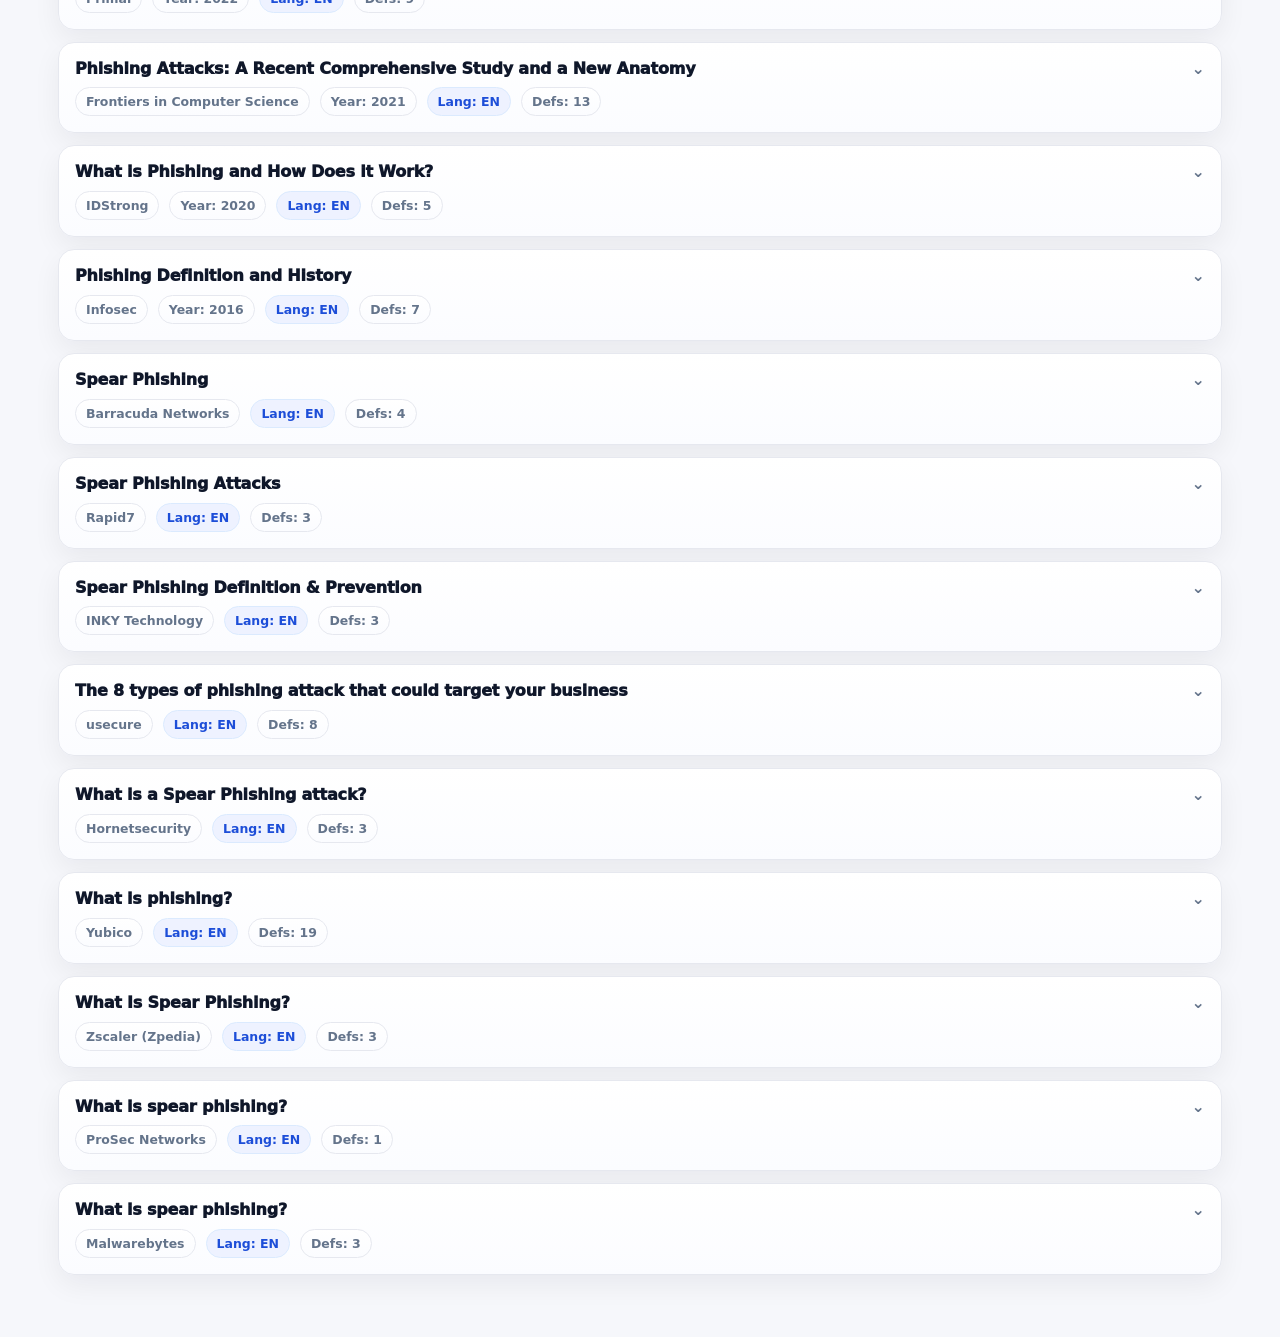
==== commit a925b3ef: "updated changes" ====
--- a/internet.html
+++ b/internet.html
@@ -14,7 +14,7 @@
         <div class="brand__mark" aria-hidden="true">Φ</div>
         <div class="brand__text">
           <div class="brand__title">Different Types of Phishing</div>
-          <div class="brand__subtitle">Page 2 • Internet Search (Google)</div>
+         
         </div>
       </div>
 
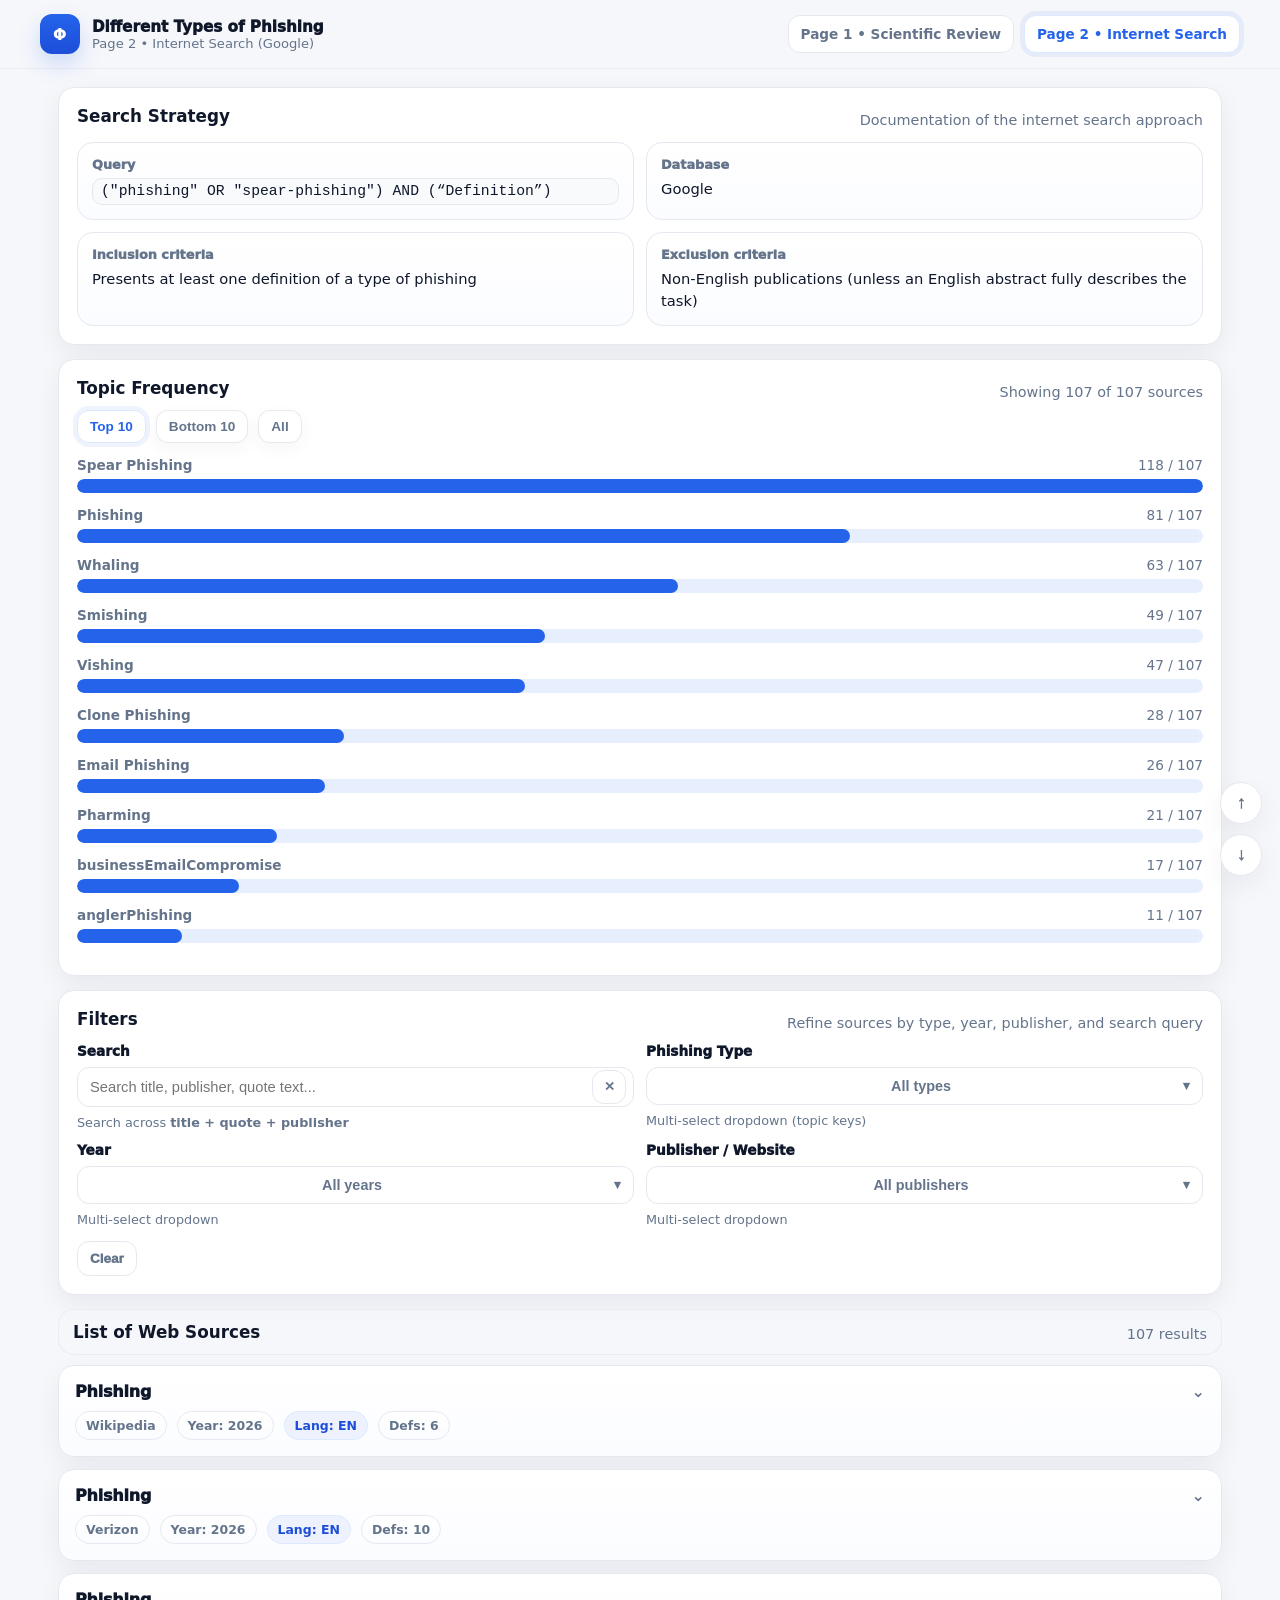
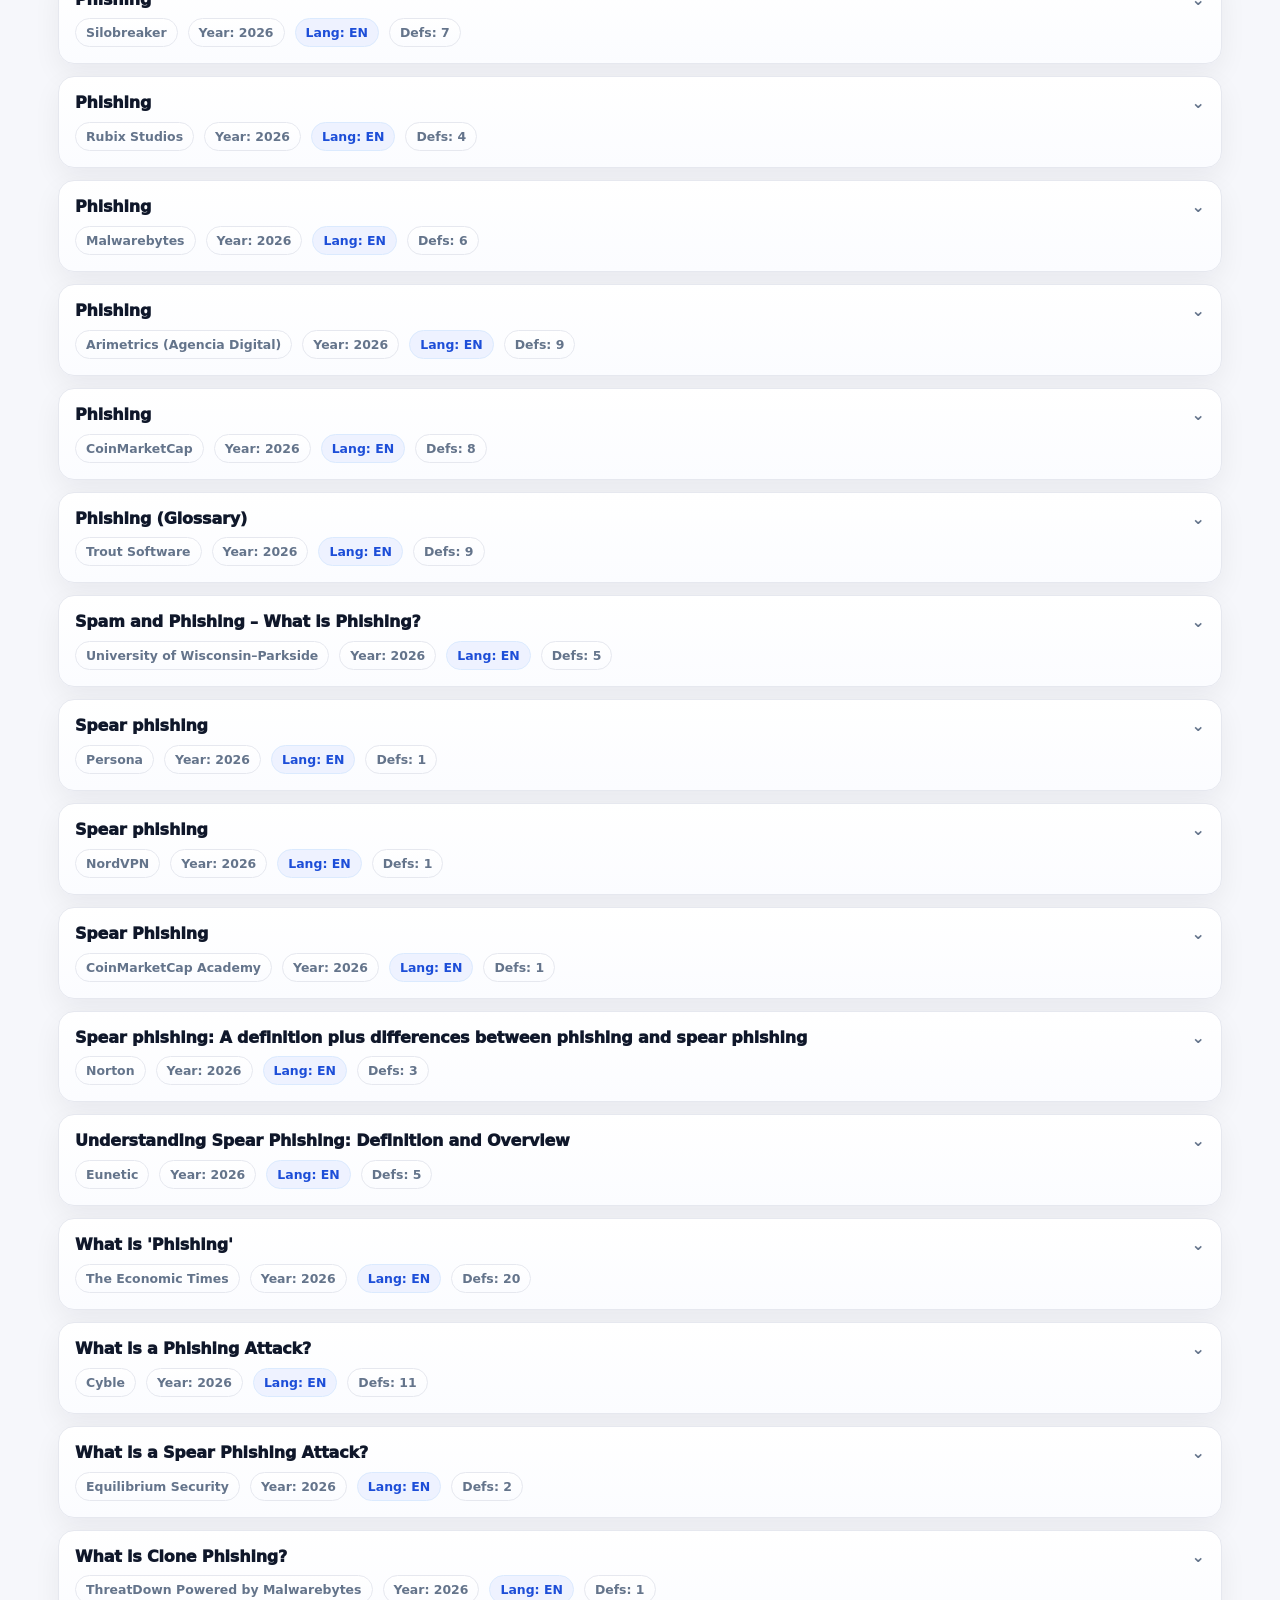
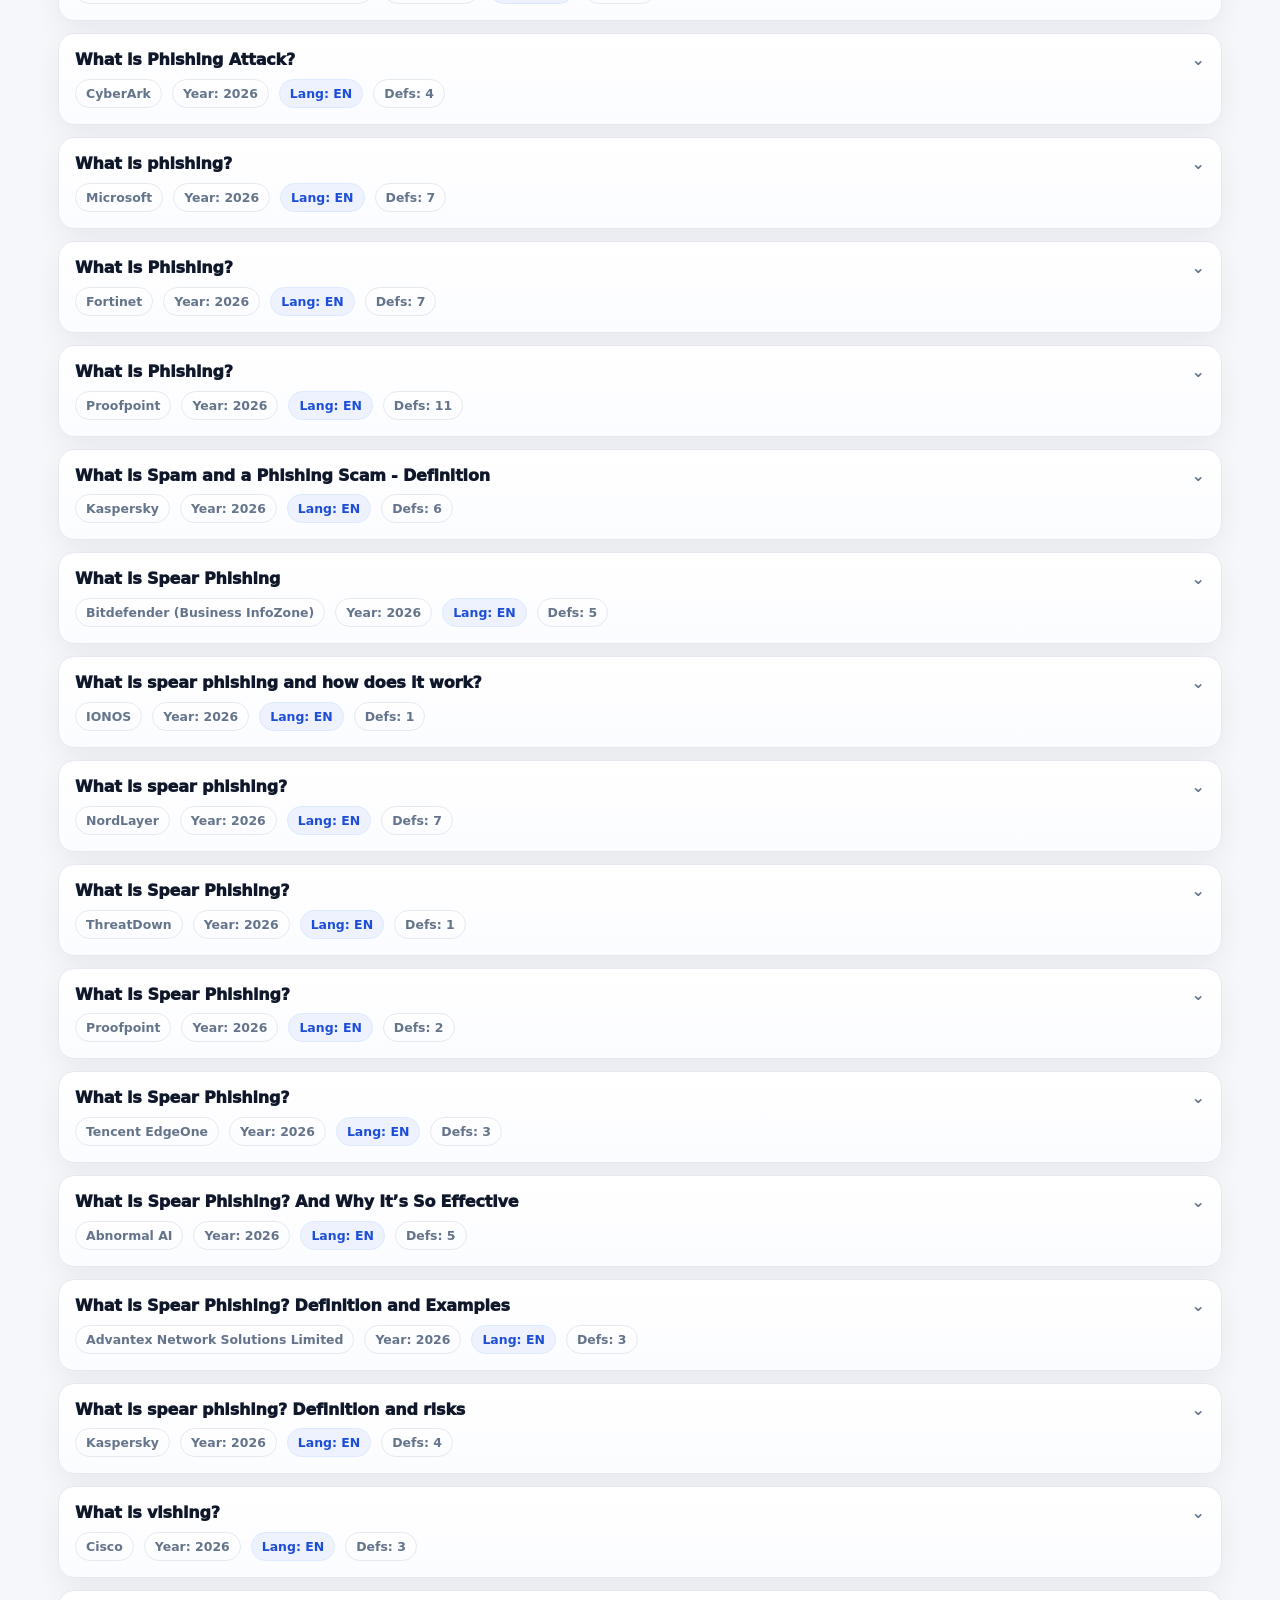
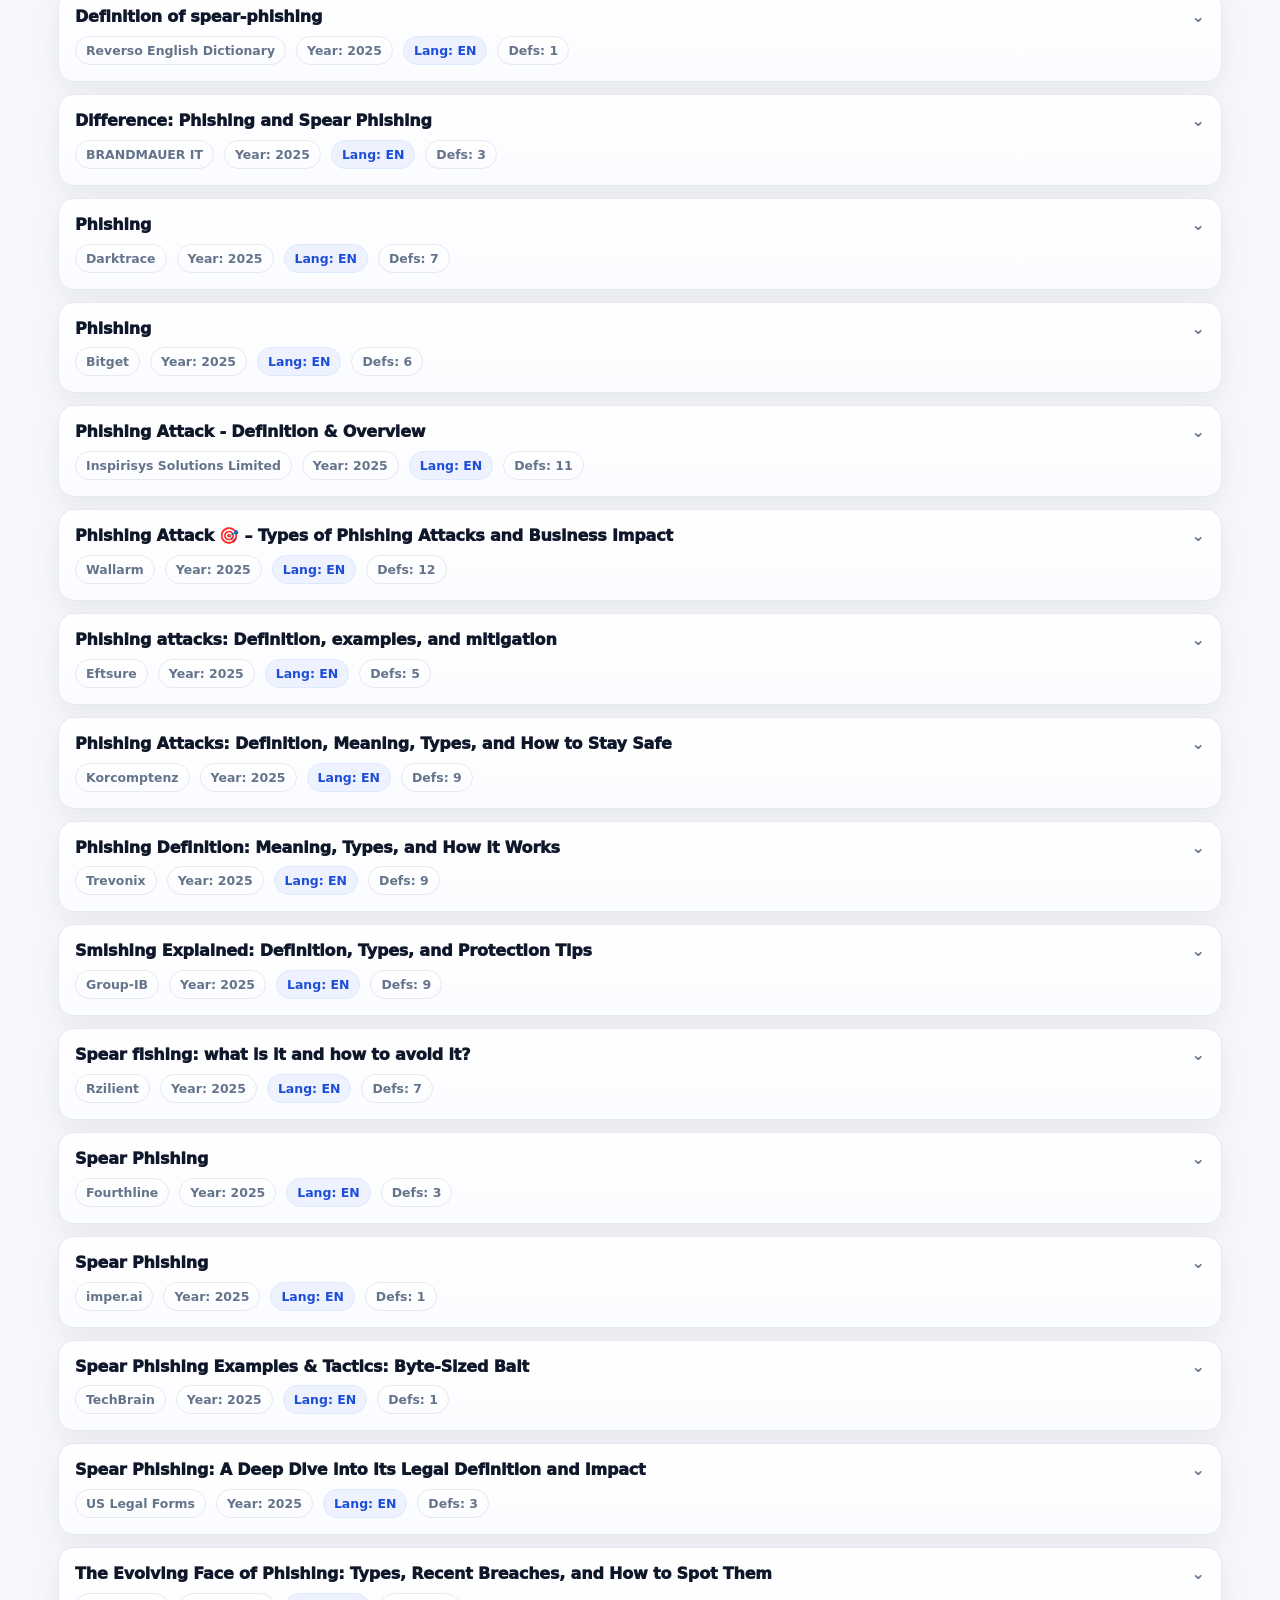
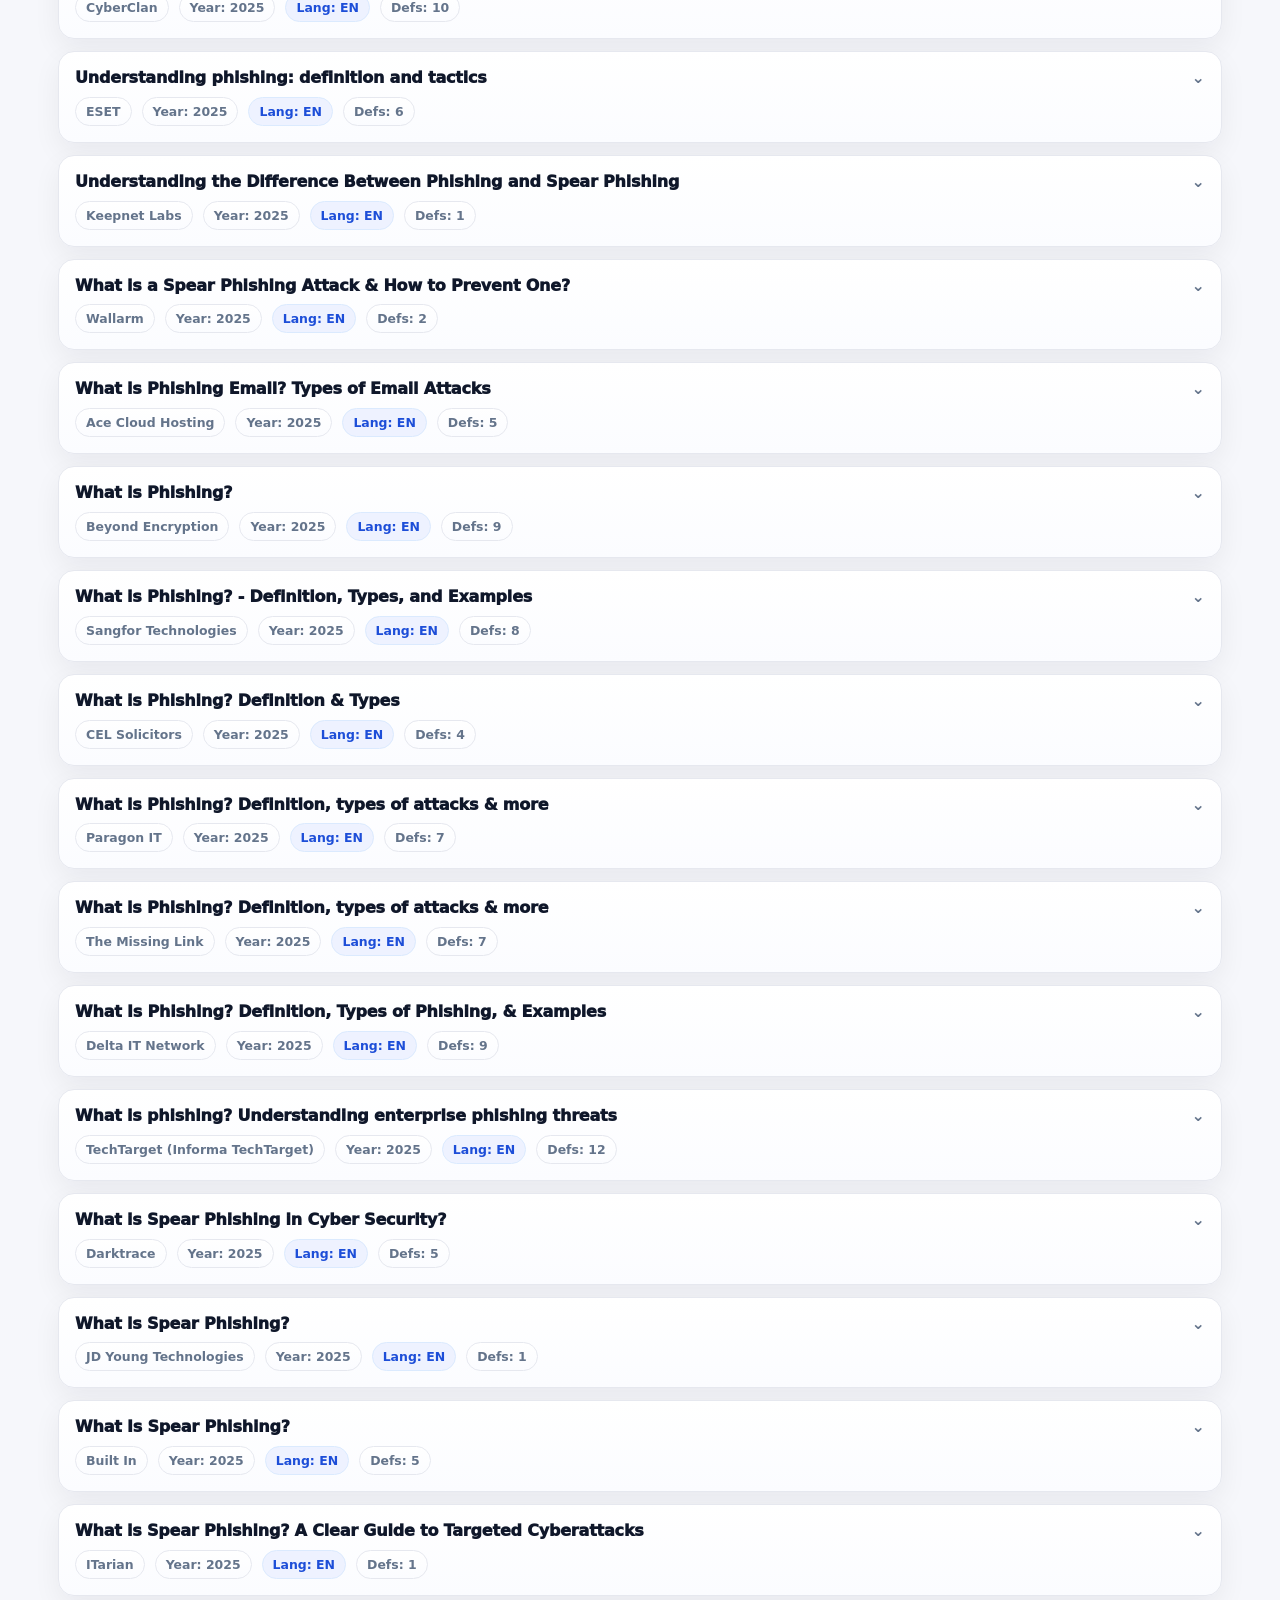
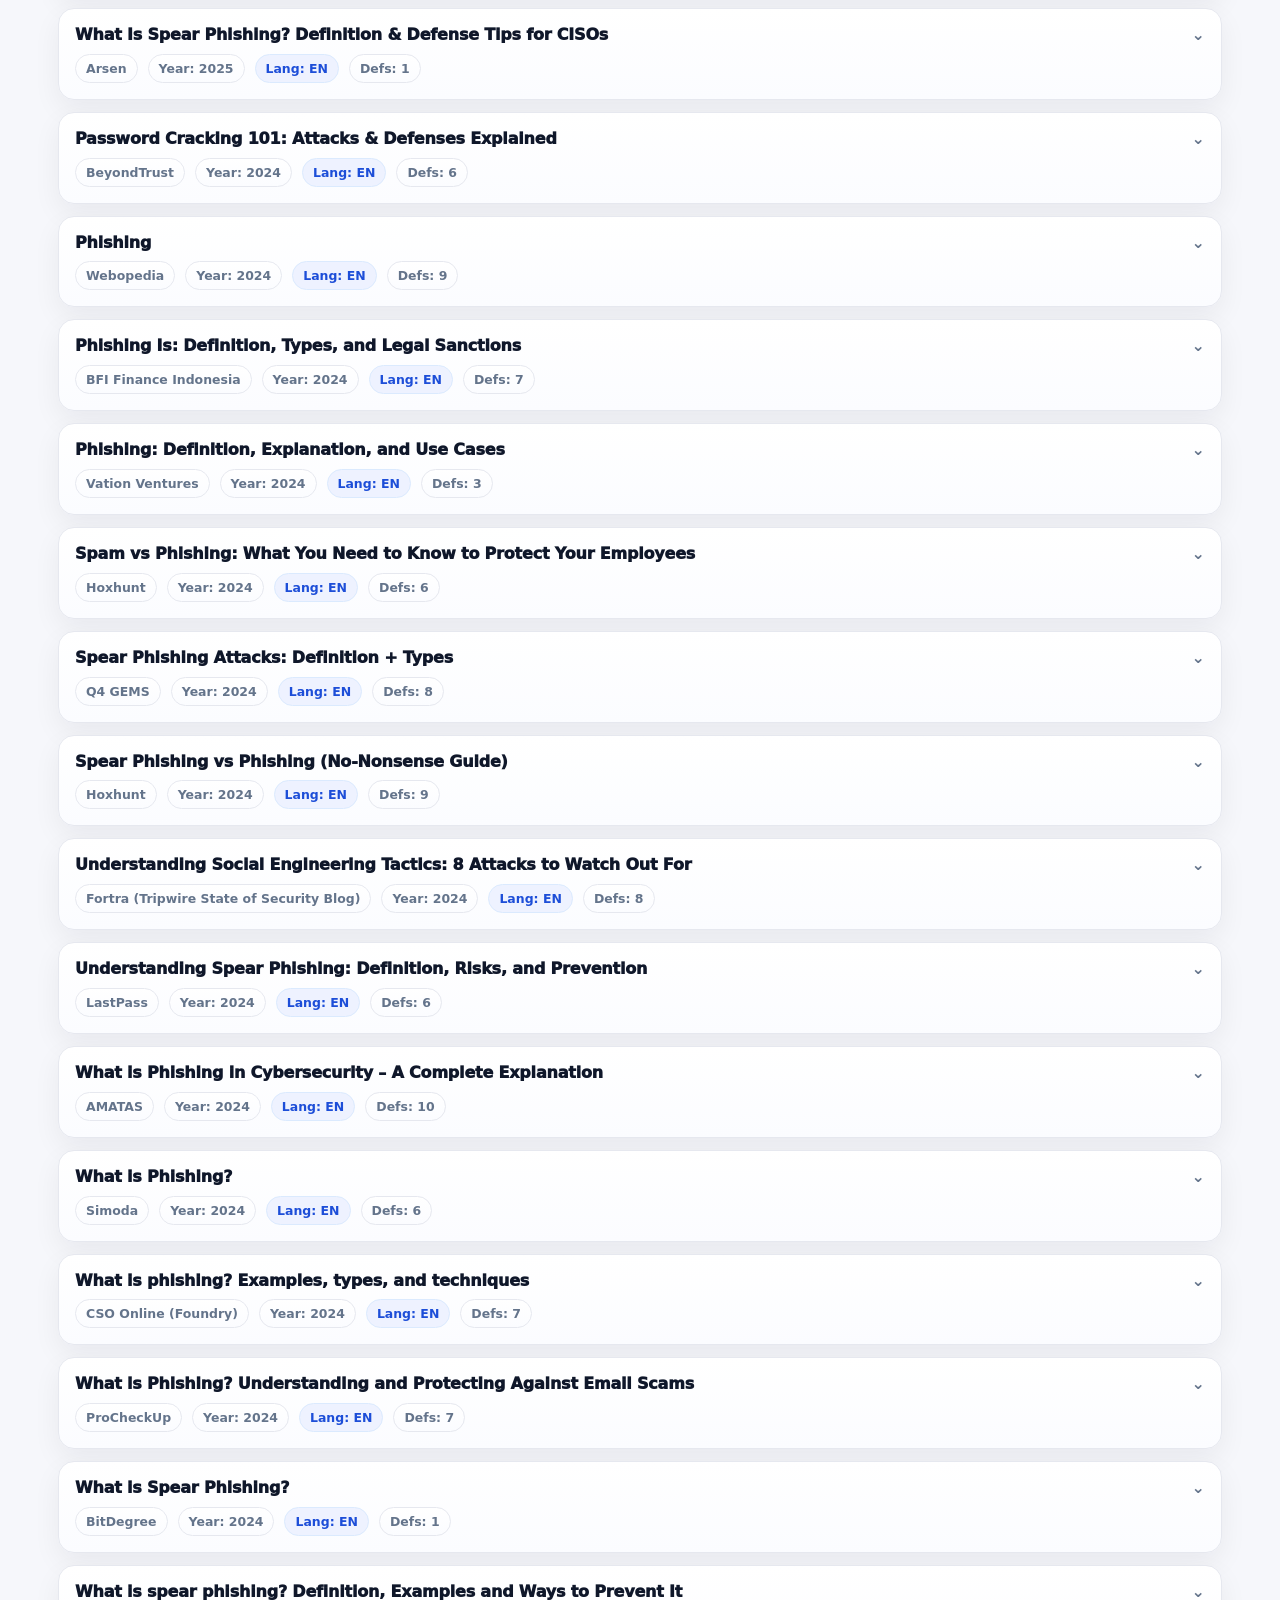
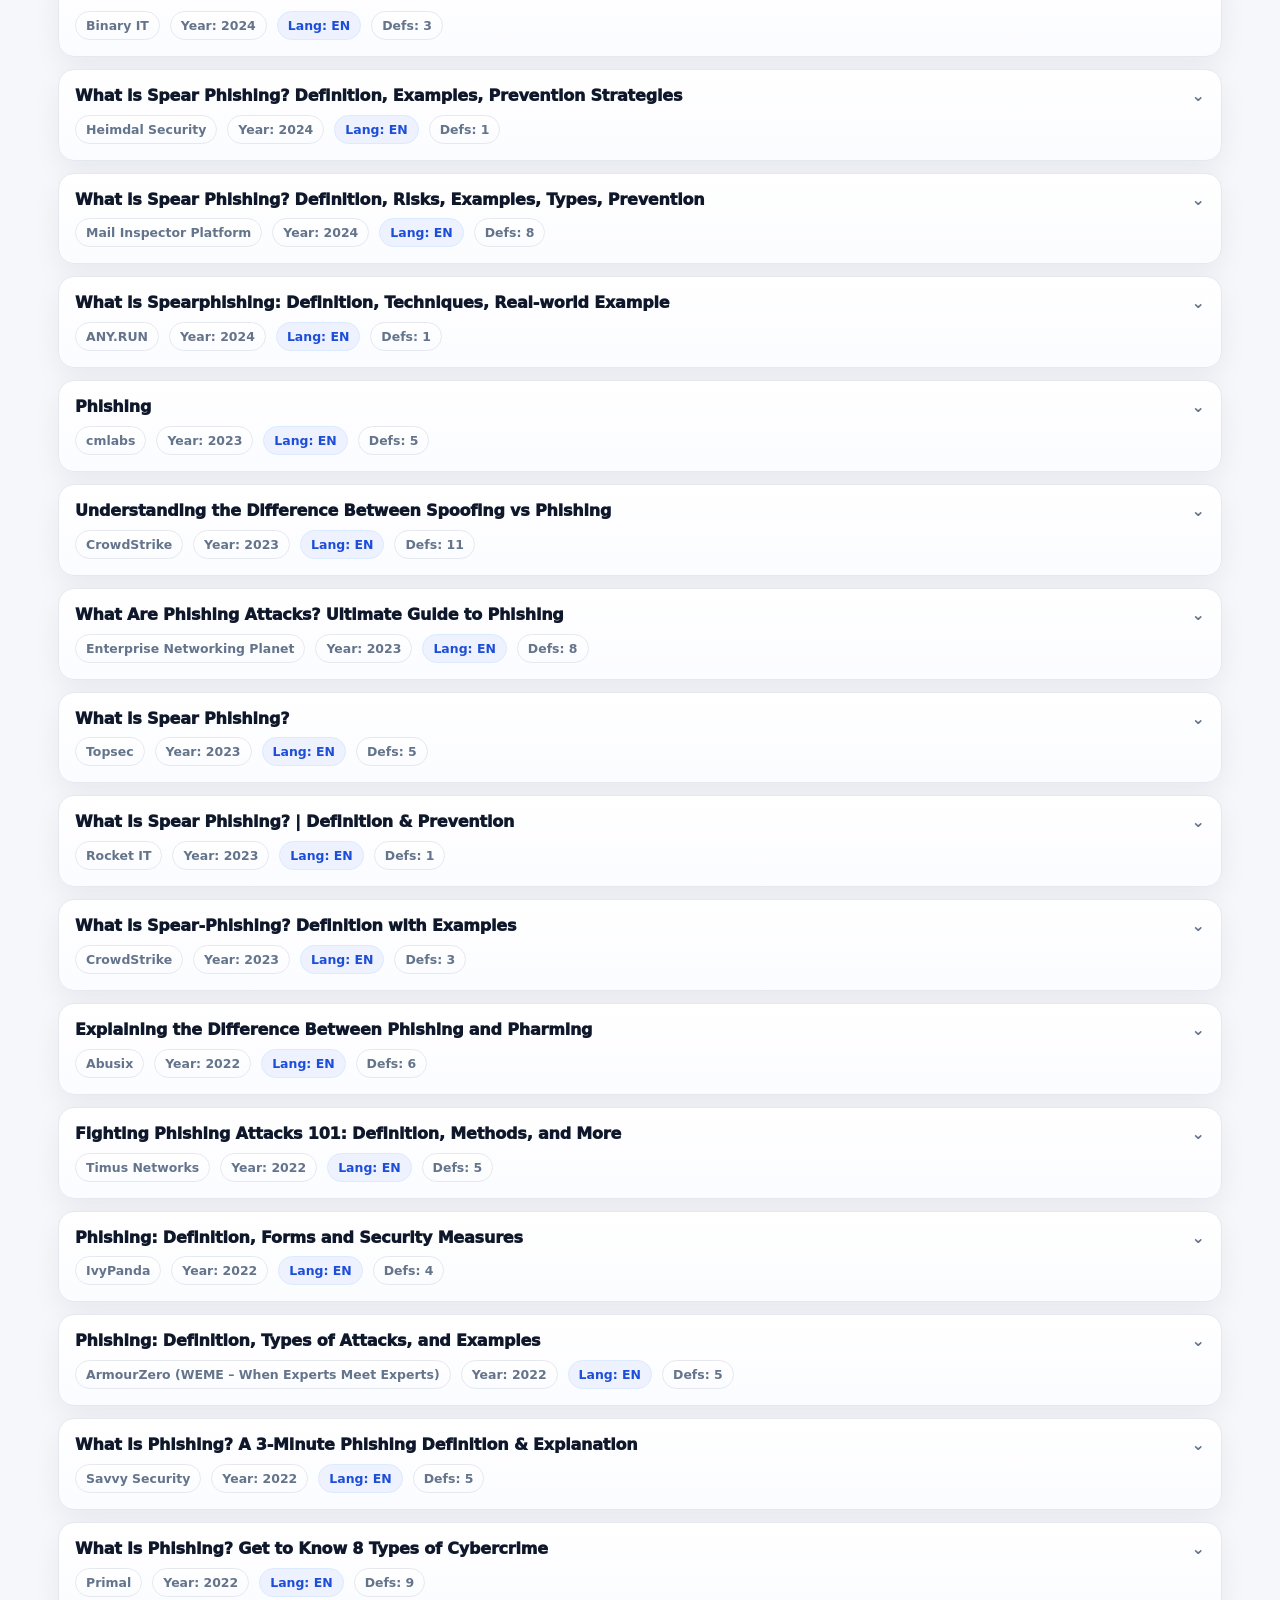
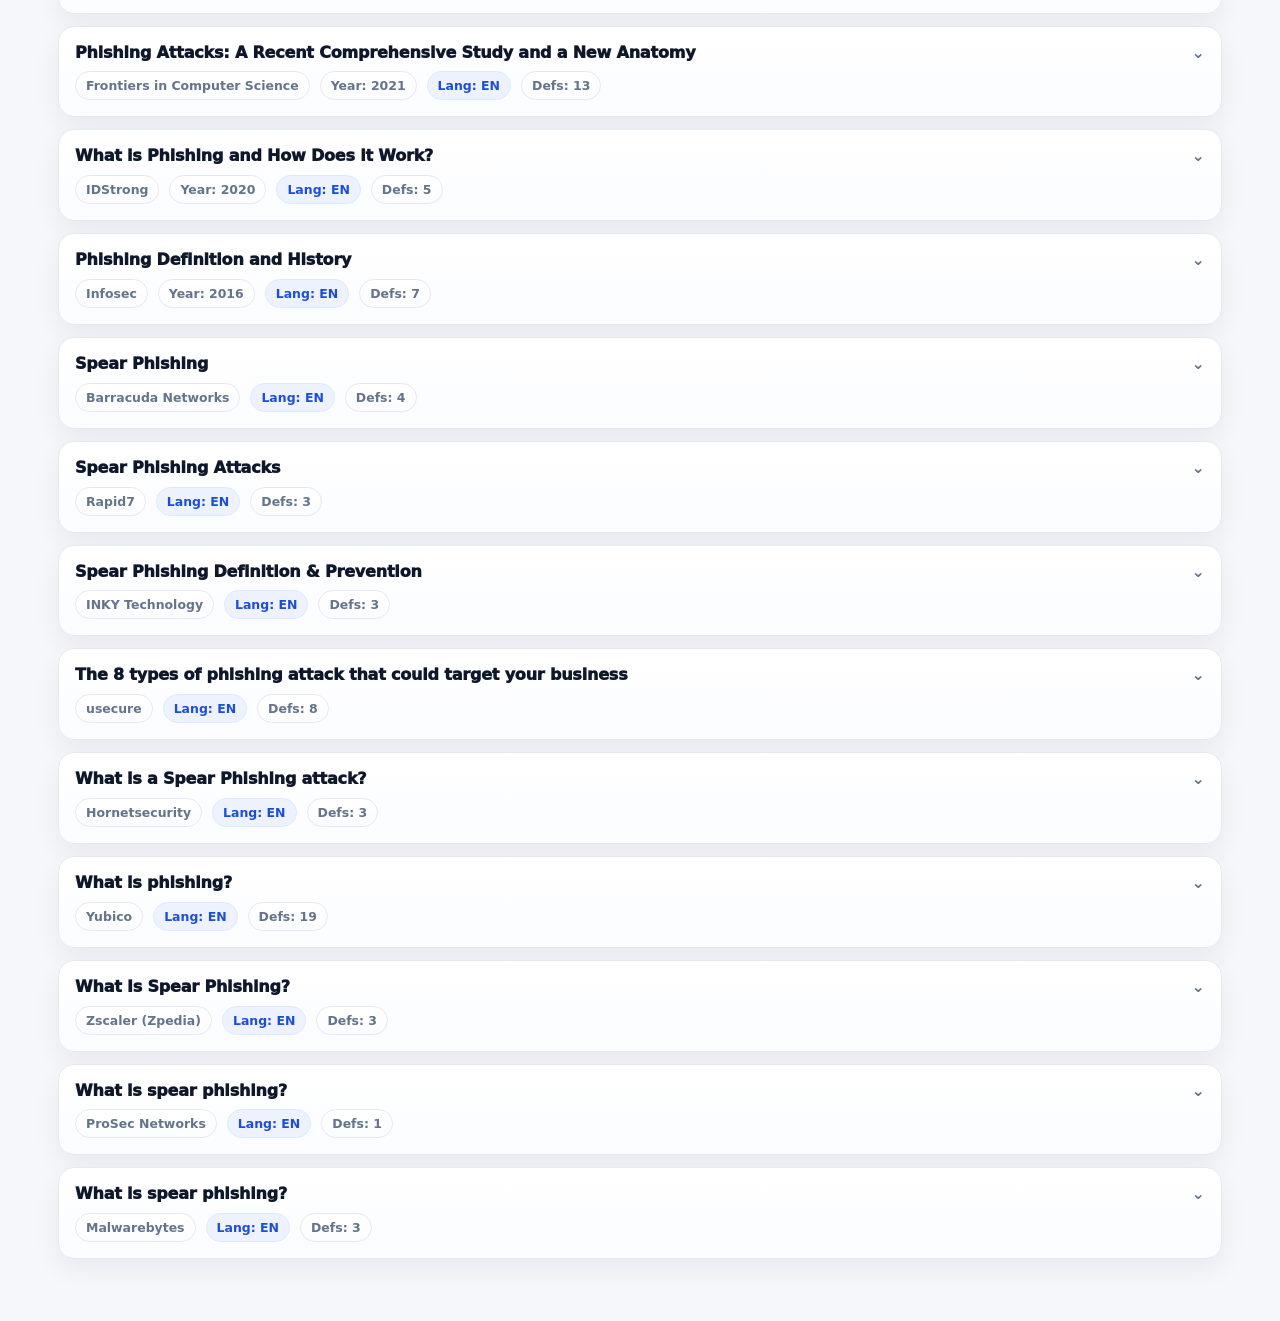
==== commit d6fb570d: "updated 2" ====
--- a/internet.html
+++ b/internet.html
@@ -8,13 +8,20 @@
 </head>
 
 <body>
+
+  <!-- ✅ Page navigation arrows (inside body) -->
+  <div class="pageNav" aria-hidden="false">
+    <button id="scrollUpBtn" class="pageNav__btn" title="Scroll to top" aria-label="Scroll to top">↑</button>
+    <button id="scrollDownBtn" class="pageNav__btn" title="Scroll to bottom" aria-label="Scroll to bottom">↓</button>
+  </div>
+
   <header class="topbar">
     <div class="container topbar__inner">
       <div class="brand">
         <div class="brand__mark" aria-hidden="true">Φ</div>
         <div class="brand__text">
           <div class="brand__title">Different Types of Phishing</div>
-         
+          <div class="brand__subtitle">Page 2 • Internet Search (Google)</div>
         </div>
       </div>
 
@@ -54,49 +61,23 @@
       </div>
     </section>
 
-    <!-- 2) TOPIC FREQUENCY (MIDDLE) -->
+    <!-- 2) TOPIC FREQUENCY (SAME STYLE AS RESEARCH PAGE) -->
     <section class="card summary">
       <div class="card__header">
         <h2 class="card__title">Topic Frequency</h2>
         <div class="card__subtitle" id="showingLine">Showing 0 of 0 sources</div>
       </div>
 
-      <div class="topicSummary">
-        <div class="topicSummary__head">
-          <div>
-            <div class="topicSummary__k">Frequency by phishing type (definition entries)</div>
-          </div>
+      <div class="freq-toolbar">
+        <button class="seg active" id="freqTop10" type="button">Top 10</button>
+        <button class="seg" id="freqBottom10" type="button">Bottom 10</button>
+        <button class="seg" id="freqAll" type="button">All</button>
+      </div>
 
-          <div class="chartLegend">
-            <span class="legendDot" aria-hidden="true"></span>
-            <span class="muted tiny">Bigger bar = more definitions</span>
-          </div>
-        </div>
-
-        <!-- ✅ controls (professional segmented switches) -->
-        <div class="topicSummary__controls">
-          <div class="controlBlock" aria-label="Sorting controls">
-            <div class="controlLabel">Sort</div>
-            <div class="seg seg--tight" aria-label="Topic chart sorting">
-              <button id="sortTypeDescBtn" type="button" aria-pressed="true" title="Sort by frequency (descending)">Desc</button>
-              <button id="sortTypeAscBtn" type="button" aria-pressed="false" title="Sort by frequency (ascending)">Asc</button>
-            </div>
-          </div>
-
-          <div class="controlBlock" aria-label="Quick selection controls">
-            <div class="controlLabel">Quick select</div>
-            <div class="seg seg--tight" aria-label="Select top or bottom types">
-              <button id="selectTop10Btn" type="button" aria-pressed="false" title="Select Top 10 types">Top 10</button>
-              <button id="selectBottom10Btn" type="button" aria-pressed="false" title="Select Bottom 10 types">Bottom 10</button>
-            </div>
-          </div>
-        </div>
-
-        <div id="topicChart" class="topicChart" aria-label="Topic frequency chart" role="img"></div>
-      </div>
+      <div id="frequency"></div>
     </section>
 
-    <!-- 3) FILTERS (BOTTOM) -->
+    <!-- 3) FILTERS -->
     <section class="card filters">
       <div class="card__header">
         <h2 class="card__title">Filters</h2>
@@ -142,7 +123,7 @@
     <!-- RESULTS -->
     <section class="results">
       <div class="results__header">
-        <h2 class="results__title" id="resultsTitle">Sources</h2>
+        <h2 class="results__title" id="resultsTitle">List of Web Sources </h2>
         <div class="results__meta" id="resultsMeta"></div>
       </div>
 
@@ -158,12 +139,6 @@
 
   </main>
 
-  <!-- ✅ Professional scroll navigation -->
-  <div class="pageNav">
-    <button id="scrollUpBtn" class="pageNav__btn" title="Scroll to top" aria-label="Scroll to top">⌃</button>
-    <button id="scrollDownBtn" class="pageNav__btn" title="Scroll to bottom" aria-label="Scroll to bottom">⌄</button>
-  </div>
-
   <script src="internet_data.js"></script>
   <script src="internet_utils.js"></script>
   <script src="internet_render.js"></script>
--- a/internet.css
+++ b/internet.css
@@ -625,3 +625,48 @@
   .tVal{justify-content:flex-start;}
   .results__header{top:120px;}
 }
+/* =========================
+   Frequency (same as research page)
+========================= */
+.freq-toolbar{
+  display:flex;
+  gap:10px;
+  margin:10px 0 6px;
+}
+
+.seg{
+  border:1px solid rgba(230,232,239,.9);
+  background:#fff;
+  padding:8px 12px;
+  border-radius:12px;
+  cursor:pointer;
+  font-weight:900;
+  font-size:.85rem;
+  color:#64748b;
+}
+
+.seg.active{
+  color:#2563eb;
+  border-color:#dbeafe;
+  box-shadow:0 0 0 4px rgba(37,99,235,.08);
+}
+
+.bar-row{ margin:14px 0; }
+.bar-label{
+  display:flex;
+  justify-content:space-between;
+  font-size:.85rem;
+  color:#64748b;
+  margin-bottom:6px;
+}
+.bar-track{
+  height:14px;
+  background:#e7efff;
+  border-radius:999px;
+  overflow:hidden;
+}
+.bar-fill{
+  height:14px;
+  background:#2563eb;
+  border-radius:999px;
+}
